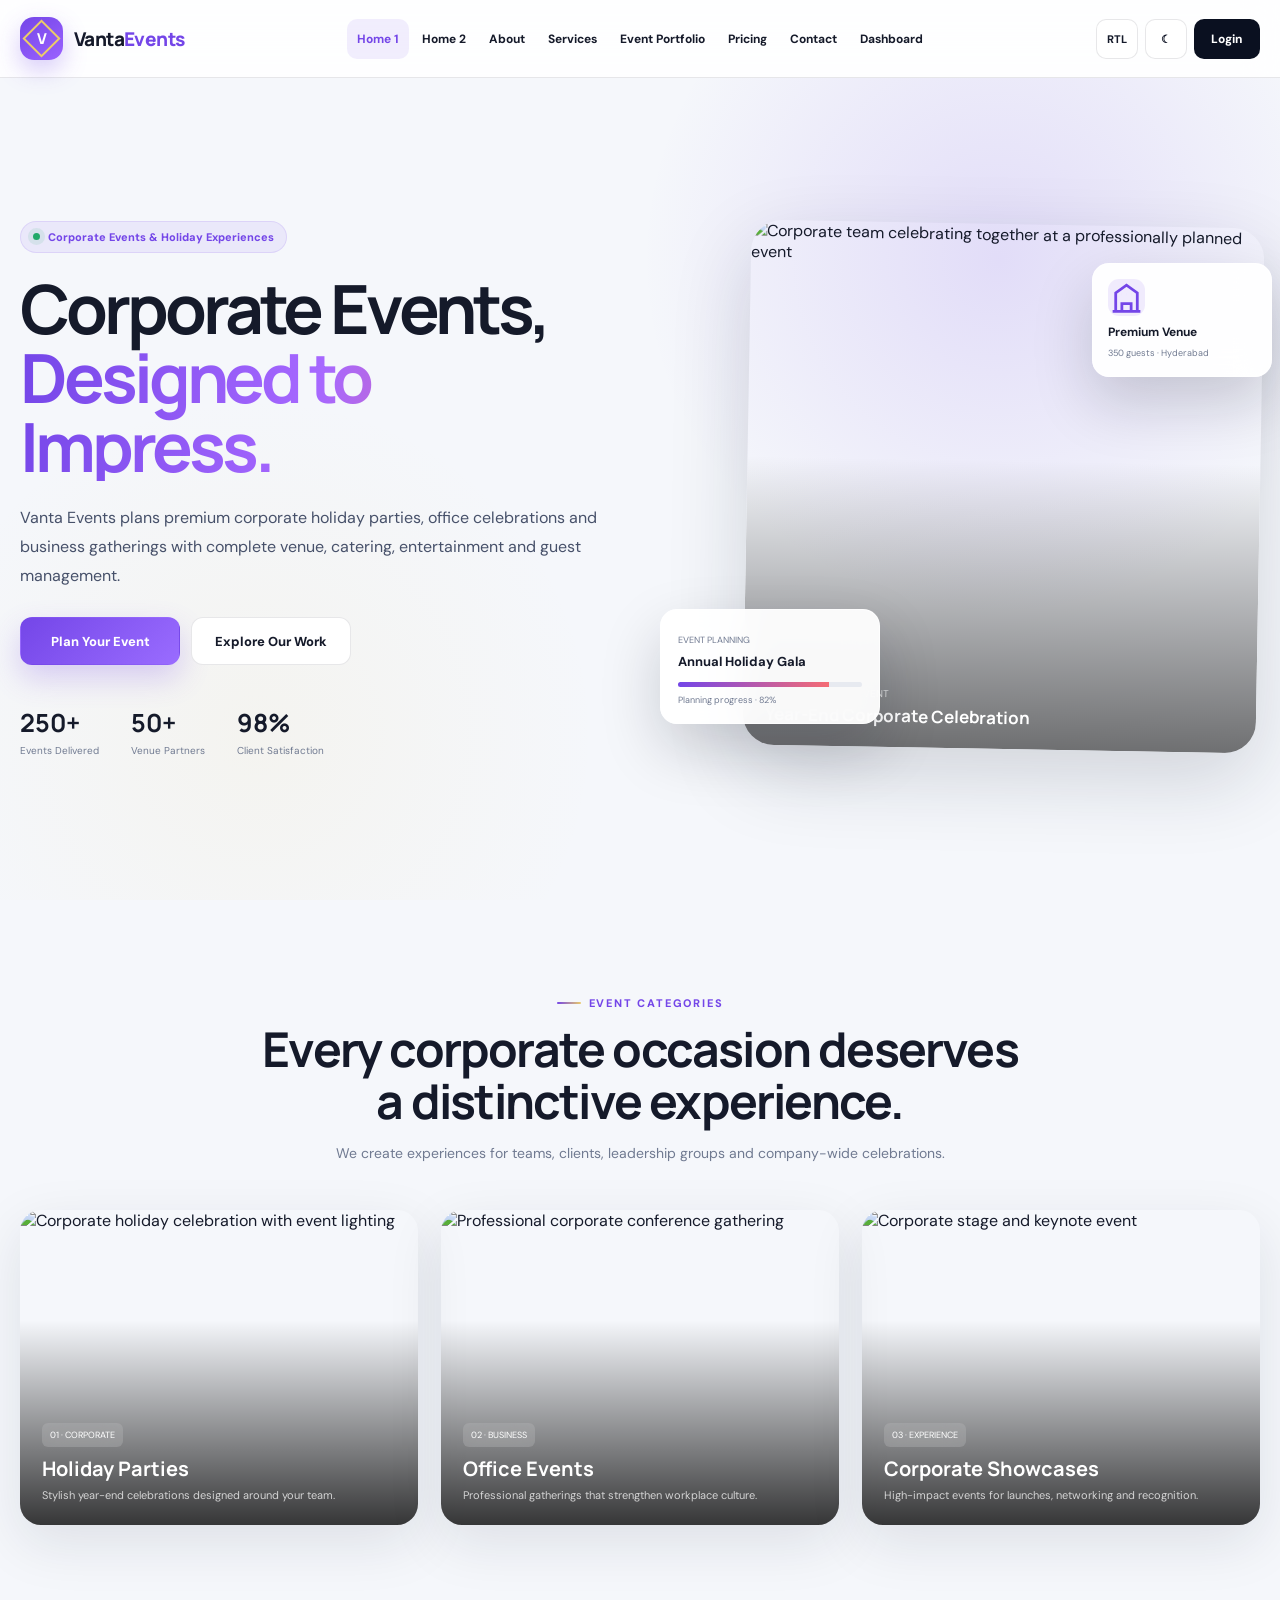
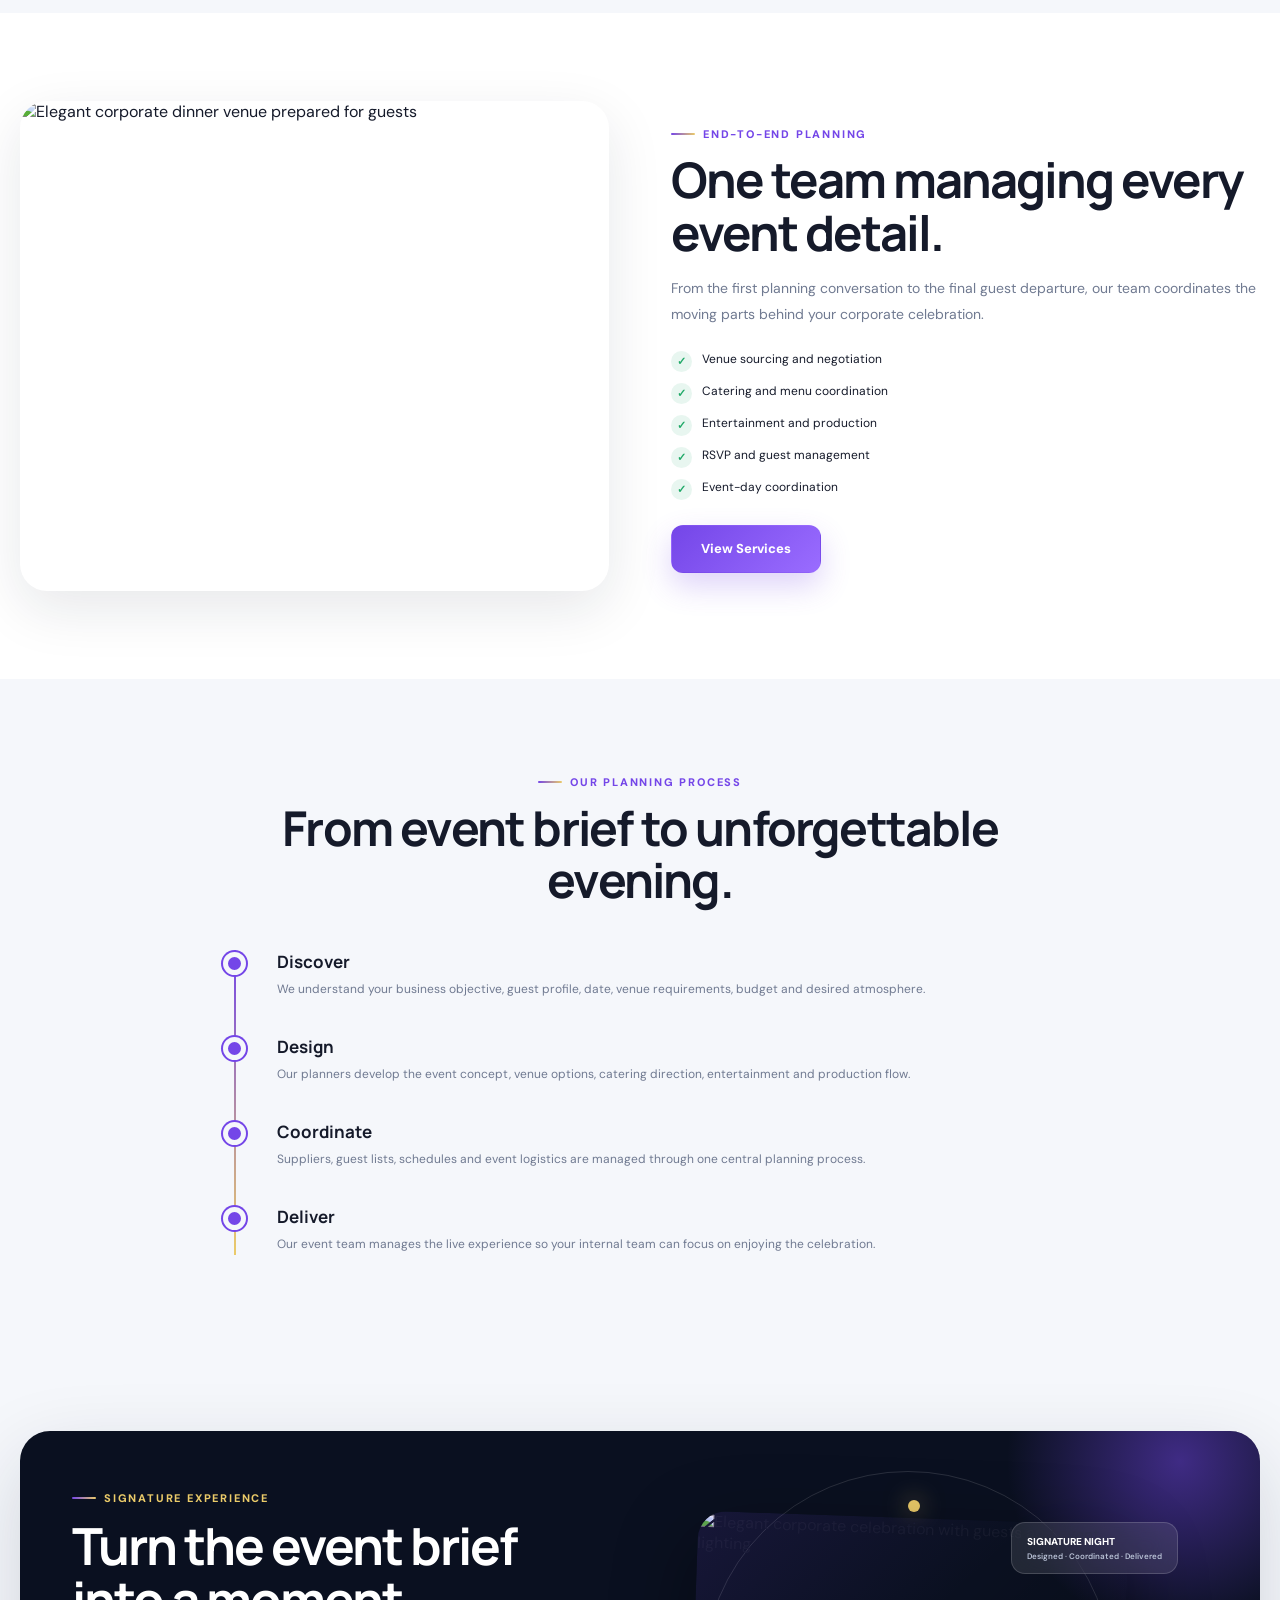
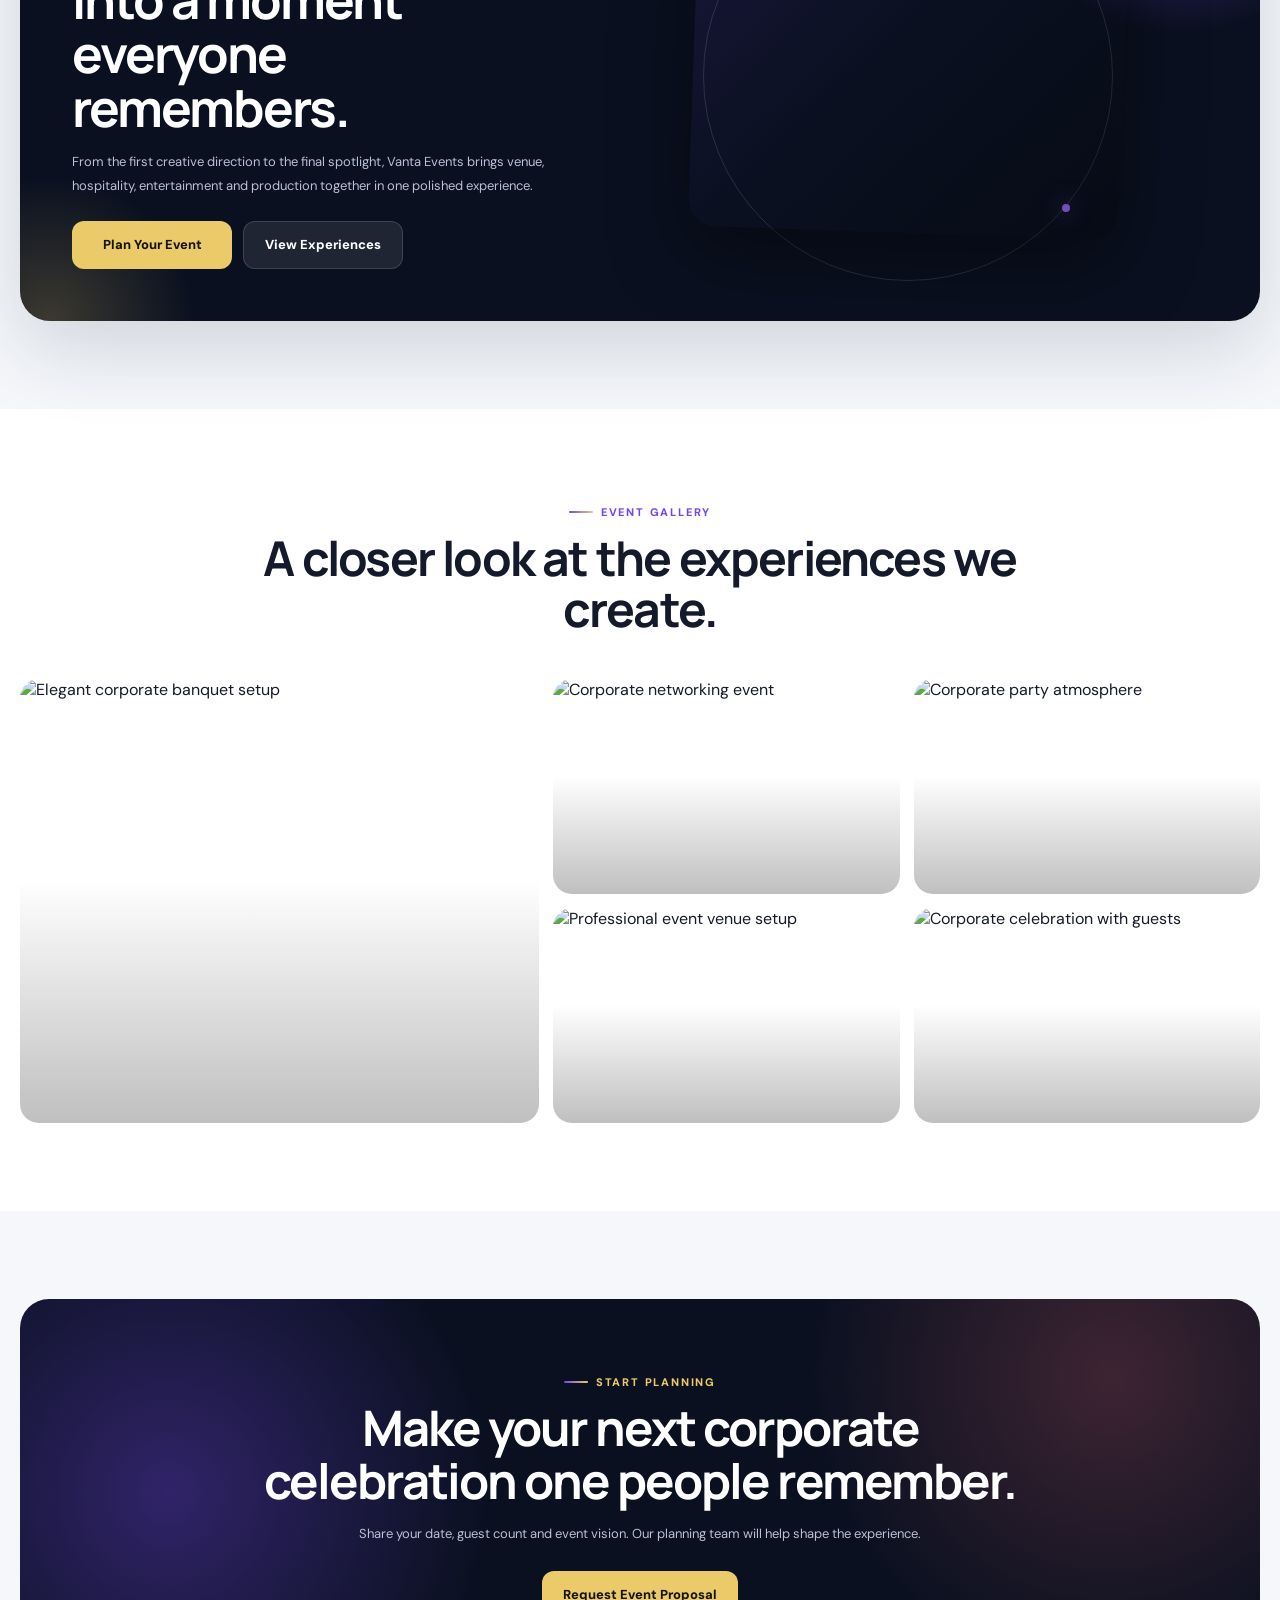
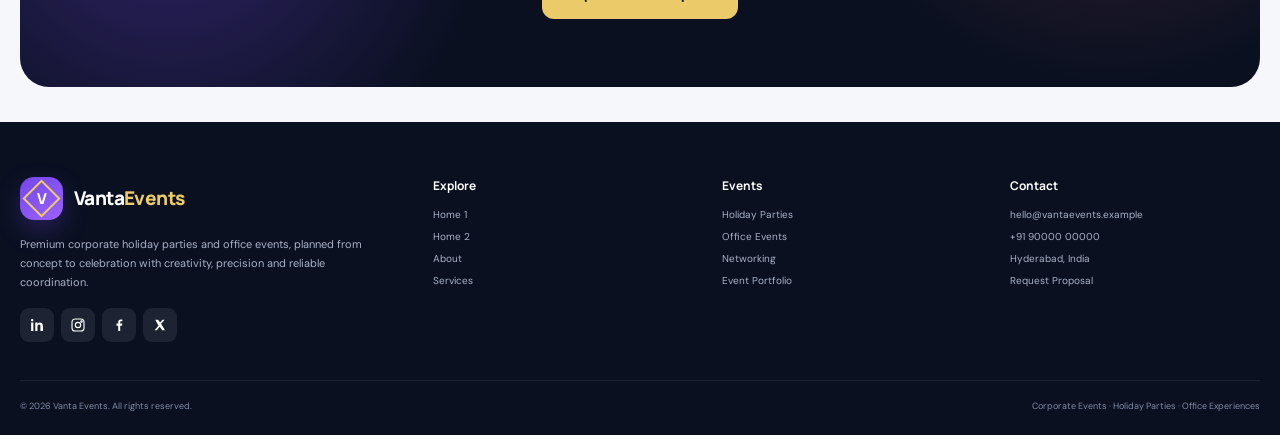
==== index.html @ 878a6277 "1" ====
<!DOCTYPE html>
<html lang="en">
<head>
  <meta charset="UTF-8">
  <meta name="viewport" content="width=device-width, initial-scale=1.0">
  <title>Vanta Events | Corporate Holiday Party &amp; Office Event Planner</title>
  <meta name="description" content="Vanta Events plans premium corporate holiday parties, office celebrations, venue sourcing, catering, entertainment, RSVP management and event production.">
  <link rel="icon" href="data:image/svg+xml,%3Csvg xmlns='http://www.w3.org/2000/svg' viewBox='0 0 100 100'%3E%3Crect width='100' height='100' rx='25' fill='%237C3AED'/%3E%3Cpath d='M23 27h54L50 76z' fill='none' stroke='%23F4D06F' stroke-width='8' stroke-linejoin='round'/%3E%3Ccircle cx='50' cy='52' r='6' fill='%23F4D06F'/%3E%3C/svg%3E">
  <link rel="preconnect" href="https://fonts.googleapis.com">
  <link rel="preconnect" href="https://fonts.gstatic.com" crossorigin>
  <link href="https://fonts.googleapis.com/css2?family=DM+Sans:wght@400;500;600;700&family=Manrope:wght@500;600;700;800&display=swap" rel="stylesheet">
  
  <link rel="stylesheet" href="assets/css/style.css">
  <link rel="stylesheet" href="assets/css/dark-mode.css">
  <link rel="stylesheet" href="assets/css/rtl.css">
</head>
<body>
  <!-- =========================================================
       LOADER
       ========================================================= -->
  <div class="loader" id="loader">
    <div class="loader-logo"></div>
  </div>

  <!-- =========================================================
       NAVBAR
       ========================================================= -->
  <nav class="navbar" id="navbar">
    <div class="container nav-inner">
      <a class="logo" href="index.html" aria-label="Vanta Events Home">
        <div class="logo-mark"></div>
        <div class="logo-name">
          Vanta<span>Events</span>
        </div>
      </a>
      <div class="mobile-menu-wrap">
        <div class="nav-links">
          <a class="nav-link active" href="index.html">Home 1</a>
          <a class="nav-link" href="home2.html">Home 2</a>
          <a class="nav-link" href="about.html">About</a>
          <a class="nav-link" href="services.html">Services</a>
          <a class="nav-link" href="portfolio.html">Event Portfolio</a>
          <a class="nav-link" href="pricing.html">Pricing</a>
          <a class="nav-link" href="contact.html">Contact</a>
          <a class="nav-link" href="dashboard.html">Dashboard</a>
        </div>
        <div class="nav-actions">
          <button class="control-btn" id="rtlBtn" aria-label="Toggle RTL mode">RTL</button>
          <button class="control-btn" id="themeBtn" aria-label="Toggle dark mode">☾</button>
          <a class="login-nav" href="login.html">Login</a>
        </div>
      </div>
      <button class="hamburger" id="hamburger" aria-label="Open navigation">
        <span></span>
        <span></span>
        <span></span>
      </button>
    </div>
  </nav>

  <!-- =========================================================
       HOME 1 MAIN CONTENT
       ========================================================= -->
  <main class="page active" id="home1">
    <!-- 1 HERO -->
    <section class="hero">
      <div class="container hero-grid">
        <div class="hero-copy reveal">
          <div class="hero-badge">
            <span class="badge-dot"></span>
            Corporate Events &amp; Holiday Experiences
          </div>
          <h1>
            <span>Corporate Events,</span>
            <span class="gradient-text">Designed to Impress.</span>
          </h1>
          <p>
            Vanta Events plans premium corporate holiday parties,
            office celebrations and business gatherings with
            complete venue, catering, entertainment and guest
            management.
          </p>
          <div class="hero-buttons">
            <a class="btn btn-primary" href="contact.html">
              Plan Your Event
            </a>
            <a class="btn btn-outline" href="portfolio.html">
              Explore Our Work
            </a>
          </div>
          <div class="hero-stats">
            <div class="hero-stat">
              <strong>250+</strong>
              <span>Events Delivered</span>
            </div>
            <div class="hero-stat">
              <strong>50+</strong>
              <span>Venue Partners</span>
            </div>
            <div class="hero-stat">
              <strong>98%</strong>
              <span>Client Satisfaction</span>
            </div>
          </div>
        </div>
        <div class="hero-visual reveal">
          <div class="hero-image-main">
            <img
              src="https://images.unsplash.com/photo-1511578314322-379afb476865?auto=format&fit=crop&w=1400&q=90"
              alt="Corporate team celebrating together at a professionally planned event">
            <div class="image-caption">
              <small>VANTA SIGNATURE EVENT</small>
              <strong>Year-End Corporate Celebration</strong>
            </div>
          </div>
          <div class="float-panel event-status">
            <small>EVENT PLANNING</small>
            <strong>Annual Holiday Gala</strong>
            <div class="progress">
              <span></span>
            </div>
            <small style="display:block;margin-top:7px">
              Planning progress · 82%
            </small>
          </div>
          <div class="float-panel venue-status">
            <div class="venue-icon">
              <svg viewBox="0 0 24 24" fill="none" stroke="currentColor" stroke-width="1.8">
                <path d="M3 21h18"/>
                <path d="M5 21V9l7-5 7 5v12"/>
                <path d="M9 21v-5h6v5"/>
                <path d="M9 10h.01M12 10h.01M15 10h.01"/>
              </svg>
            </div>
            <strong>Premium Venue</strong>
            <small>350 guests · Hyderabad</small>
          </div>
        </div>
      </div>
    </section>

    <!-- 2 EVENT CATEGORIES -->
    <section class="section">
      <div class="container">
        <div class="section-heading reveal">
          <div class="eyebrow">Event Categories</div>
          <h2>Every corporate occasion deserves a distinctive experience.</h2>
          <p>
            We create experiences for teams, clients, leadership groups
            and company-wide celebrations.
          </p>
        </div>
        <div class="grid-3">
          <article class="image-card reveal">
            <img
              src="https://images.unsplash.com/photo-1492684223066-81342ee5ff30?auto=format&fit=crop&w=1000&q=90"
              alt="Corporate holiday celebration with event lighting">
            <div class="image-card-content">
              <span>01 · CORPORATE</span>
              <h3>Holiday Parties</h3>
              <p>Stylish year-end celebrations designed around your team.</p>
            </div>
          </article>
          <article class="image-card reveal">
            <img
              src="https://images.unsplash.com/photo-1540575467063-178a50c2df87?auto=format&fit=crop&w=1000&q=90"
              alt="Professional corporate conference gathering">
            <div class="image-card-content">
              <span>02 · BUSINESS</span>
              <h3>Office Events</h3>
              <p>Professional gatherings that strengthen workplace culture.</p>
            </div>
          </article>
          <article class="image-card reveal">
            <img
              src="https://images.unsplash.com/photo-1475721027785-f74eccf877e2?auto=format&fit=crop&w=1000&q=90"
              alt="Corporate stage and keynote event">
            <div class="image-card-content">
              <span>03 · EXPERIENCE</span>
              <h3>Corporate Showcases</h3>
              <p>High-impact events for launches, networking and recognition.</p>
            </div>
          </article>
        </div>
      </div>
    </section>

    <!-- 3 END-TO-END PLANNING -->
    <section class="section section-white">
      <div class="container split">
        <div class="split-image reveal">
          <img
            src="https://images.unsplash.com/photo-1507504031003-b417219a0fde?auto=format&fit=crop&w=1300&q=90"
            alt="Elegant corporate dinner venue prepared for guests">
        </div>
        <div class="split-content reveal">
          <div class="eyebrow">End-to-End Planning</div>
          <h2>One team managing every event detail.</h2>
          <p>
            From the first planning conversation to the final guest
            departure, our team coordinates the moving parts behind
            your corporate celebration.
          </p>
          <ul class="check-list">
            <li>
              <span class="check">✓</span>
              Venue sourcing and negotiation
            </li>
            <li>
              <span class="check">✓</span>
              Catering and menu coordination
            </li>
            <li>
              <span class="check">✓</span>
              Entertainment and production
            </li>
            <li>
              <span class="check">✓</span>
              RSVP and guest management
            </li>
            <li>
              <span class="check">✓</span>
              Event-day coordination
            </li>
          </ul>
          <a class="btn btn-primary" href="services.html">
            View Services
          </a>
        </div>
      </div>
    </section>

    <!-- 4 OUR PLANNING PROCESS -->
    <section class="section">
      <div class="container">
        <div class="section-heading reveal">
          <div class="eyebrow">Our Planning Process</div>
          <h2>From event brief to unforgettable evening.</h2>
        </div>
        <div class="timeline">
          <div class="timeline-item reveal">
            <div class="timeline-dot"></div>
            <h3>Discover</h3>
            <p>
              We understand your business objective, guest profile,
              date, venue requirements, budget and desired atmosphere.
            </p>
          </div>
          <div class="timeline-item reveal">
            <div class="timeline-dot"></div>
            <h3>Design</h3>
            <p>
              Our planners develop the event concept, venue options,
              catering direction, entertainment and production flow.
            </p>
          </div>
          <div class="timeline-item reveal">
            <div class="timeline-dot"></div>
            <h3>Coordinate</h3>
            <p>
              Suppliers, guest lists, schedules and event logistics
              are managed through one central planning process.
            </p>
          </div>
          <div class="timeline-item reveal">
            <div class="timeline-dot"></div>
            <h3>Deliver</h3>
            <p>
              Our event team manages the live experience so your
              internal team can focus on enjoying the celebration.
            </p>
          </div>
        </div>
      </div>
    </section>

    <!-- 5 SIGNATURE EXPERIENCE ANIMATED SECTION -->
    <section class="section">
      <div class="container">
        <div class="stunning-event reveal">
          <div class="stunning-event-grid">
            <div class="stunning-copy">
              <div class="eyebrow">Signature Experience</div>
              <h2>Turn the event brief into a moment everyone remembers.</h2>
              <p>
                From the first creative direction to the final spotlight,
                Vanta Events brings venue, hospitality, entertainment and
                production together in one polished experience.
              </p>
              <div class="hero-buttons">
                <a class="btn btn-gold" href="contact.html">
                  Plan Your Event
                </a>
                <a class="btn" style="background:rgba(255,255,255,.09);color:#fff;border-color:rgba(255,255,255,.14)" href="portfolio.html">
                  View Experiences
                </a>
              </div>
            </div>
            <div class="stunning-stage">
              <div class="stunning-orbit"></div>
              <div class="stunning-image-wrap">
                <img
                  src="https://images.unsplash.com/photo-1519671282429-b44660ead0a7?auto=format&fit=crop&w=1200&q=90"
                  alt="Elegant corporate celebration with guests and event lighting"
                  loading="lazy">
              </div>
              <div class="stunning-badge">
                SIGNATURE NIGHT
                <span>Designed · Coordinated · Delivered</span>
              </div>
            </div>
          </div>
        </div>
      </div>
    </section>

    <!-- 6 EVENT GALLERY -->
    <section class="section section-white">
      <div class="container">
        <div class="section-heading reveal">
          <div class="eyebrow">Event Gallery</div>
          <h2>A closer look at the experiences we create.</h2>
        </div>
        <div class="gallery">
          <div class="gallery-item large reveal">
            <img
              src="https://images.unsplash.com/photo-1519167758481-83f550bb49b3?auto=format&fit=crop&w=1300&q=90"
              alt="Elegant corporate banquet setup">
          </div>
          <div class="gallery-item reveal">
            <img
              src="https://images.unsplash.com/photo-1517457373958-b7bdd4587205?auto=format&fit=crop&w=1000&q=90"
              alt="Corporate networking event">
          </div>
          <div class="gallery-item reveal">
            <img
              src="https://images.unsplash.com/photo-1519671482749-fd09be7ccebf?auto=format&fit=crop&w=1000&q=90"
              alt="Corporate party atmosphere">
          </div>
          <div class="gallery-item reveal">
            <img
              src="https://images.unsplash.com/photo-1531058020387-3be344556be6?auto=format&fit=crop&w=1000&q=90"
              alt="Professional event venue setup">
          </div>
          <div class="gallery-item reveal">
            <img
              src="https://images.unsplash.com/photo-1505236858219-8359eb29e329?auto=format&fit=crop&w=1000&q=90"
              alt="Corporate celebration with guests">
          </div>
        </div>
      </div>
    </section>

    <!-- 7 CALL TO ACTION -->
    <section class="section">
      <div class="container">
        <div class="cta reveal">
          <div class="eyebrow" style="color:var(--gold)">Start Planning</div>
          <h2>Make your next corporate celebration one people remember.</h2>
          <p>
            Share your date, guest count and event vision.
            Our planning team will help shape the experience.
          </p>
          <a class="btn btn-gold" href="contact.html">
            Request Event Proposal
          </a>
        </div>
      </div>
    </section>
  </main>

  <!-- =========================================================
       FOOTER
       ========================================================= -->
  <footer class="footer" id="publicFooter">
    <div class="container">
      <div class="footer-grid">
        <div class="footer-brand">
          <a class="logo" href="index.html">
            <div class="logo-mark"></div>
            <div class="logo-name" style="color:#fff">
              Vanta<span style="color:var(--gold)">Events</span>
            </div>
          </a>
          <p>
            Premium corporate holiday parties and office events,
            planned from concept to celebration with creativity,
            precision and reliable coordination.
          </p>
          <div class="socials">
            <a href="#" class="social" aria-label="LinkedIn">
              <svg viewBox="0 0 24 24" fill="currentColor">
                <path d="M6.5 8.2H3.2V21h3.3V8.2zM4.8 3C3.7 3 3 3.7 3 4.7s.7 1.7 1.8 1.7 1.8-.7 1.8-1.7S5.9 3 4.8 3zM21 13.7c0-3.8-2-5.6-4.7-5.6-2.2 0-3.1 1.2-3.6 2v-1.9H9.4V21h3.3v-6.3c0-1.7.3-3.3 2.4-3.3 2 0 2 1.9 2 3.4V21H21v-7.3z"/>
              </svg>
            </a>
            <a href="#" class="social" aria-label="Instagram">
              <svg viewBox="0 0 24 24" fill="none" stroke="currentColor" stroke-width="1.7">
                <rect x="3" y="3" width="18" height="18" rx="5"/>
                <circle cx="12" cy="12" r="4"/>
                <circle cx="17.3" cy="6.8" r="1"/>
              </svg>
            </a>
            <a href="#" class="social" aria-label="Facebook">
              <svg viewBox="0 0 24 24" fill="currentColor">
                <path d="M13.8 21v-8h2.7l.4-3.1h-3.1V8c0-.9.3-1.5 1.6-1.5H17V3.7c-.3 0-1.2-.1-2.3-.1-2.3 0-3.9 1.4-3.9 4v2.3H8.2V13h2.6v8h3z"/>
              </svg>
            </a>
            <a href="#" class="social" aria-label="X">
              <svg viewBox="0 0 24 24" fill="currentColor">
                <path d="M5 4h4.1l3.1 4.4L15.8 4H19l-5.4 6.3L19.5 20h-4.1l-3.8-5.2L7.2 20H4l5.7-6.9z"/>
              </svg>
            </a>
          </div>
        </div>
        <div>
          <h3>Explore</h3>
          <div class="footer-links">
            <a href="index.html">Home 1</a>
            <a href="home2.html">Home 2</a>
            <a href="about.html">About</a>
            <a href="services.html">Services</a>
          </div>
        </div>
        <div>
          <h3>Events</h3>
          <div class="footer-links">
            <a href="portfolio.html">Holiday Parties</a>
            <a href="portfolio.html">Office Events</a>
            <a href="portfolio.html">Networking</a>
            <a href="portfolio.html">Event Portfolio</a>
          </div>
        </div>
        <div>
          <h3>Contact</h3>
          <div class="footer-links">
            <a href="mailto:hello@vantaevents.example">hello@vantaevents.example</a>
            <a href="tel:+919000000000">+91 90000 00000</a>
            <a href="contact.html">Hyderabad, India</a>
            <a href="contact.html">Request Proposal</a>
          </div>
        </div>
      </div>
      <div class="footer-bottom">
        <span>&copy; 2026 Vanta Events. All rights reserved.</span>
        <span>Corporate Events · Holiday Parties · Office Experiences</span>
      </div>
    </div>
  </footer>

  <!-- BACK TO TOP -->
  <button class="back-top" id="backTop" aria-label="Back to top">↑</button>

  <!-- TOAST -->
  <div class="toast" id="toast"></div>

  <!-- SCRIPT -->
  <script src="assets/js/main.js"></script>
</body>
</html>
---- assets/css/style.css ----
/* =========================================================
   VANTA EVENTS
   COMPLETE REFINED CORPORATE EVENT WEBSITE
   STYLE.CSS
   ========================================================= */

:root {
  --primary: #7446E8;
  --primary-2: #9A6CFF;
  --primary-dark: #5127B9;
  --gold: #EBCB69;
  --gold-dark: #B99431;
  --coral: #F56C74;
  --cyan: #35C7D9;
  --navy: #0A1020;
  --navy-2: #111A31;
  --navy-3: #18223D;
  --bg: #F5F7FB;
  --surface: #FFFFFF;
  --surface-2: #EEF1F7;
  --text: #151A2A;
  --text-soft: #47516A;
  --muted: #707A91;
  --border: rgba(20, 27, 46, .10);
  --success: #20A968;
  --warning: #D28A16;
  --shadow: 0 18px 55px rgba(20, 28, 52, .10);
  --shadow-lg: 0 28px 80px rgba(20, 28, 52, .16);
  --radius: 22px;
  --radius-sm: 14px;
  --container: 1240px;
  --nav-height: 78px;
  --transition: .35s cubic-bezier(.2, .8, .2, 1);
}

[data-theme="dark"] {
  --bg: #070B15;
  --surface: #101625;
  --surface-2: #151D30;
  --text: #F6F8FF;
  --text-soft: #C1C9DA;
  --muted: #9BA5BA;
  --border: rgba(255, 255, 255, .10);
  --shadow: 0 18px 55px rgba(0, 0, 0, .30);
  --shadow-lg: 0 28px 80px rgba(0, 0, 0, .42);
}

* {
  margin: 0;
  padding: 0;
  box-sizing: border-box;
}

html {
  scroll-behavior: smooth;
}

body {
  font-family: "DM Sans", sans-serif;
  background: var(--bg);
  color: var(--text);
  overflow-x: hidden;
  transition: background .3s, color .3s;
}

body.menu-open {
  overflow: hidden;
}

img {
  display: block;
  width: 100%;
  max-width: 100%;
  object-fit: cover;
}

button,
input,
textarea,
select {
  font: inherit;
}

button {
  cursor: pointer;
}

a {
  text-decoration: none;
  color: inherit;
}

ul {
  list-style: none;
}

svg {
  display: block;
}

.container {
  width: min(var(--container), calc(100% - 40px));
  margin: auto;
}

/* =========================================================
   GLOBAL & LAYOUT
   ========================================================= */
.page {
  display: block;
  min-height: 0;
  padding-top: var(--nav-height);
}

.section {
  padding: 88px 0;
}

.section-sm {
  padding: 62px 0;
}

.section-white {
  background: var(--surface);
}

.section-dark {
  background: var(--navy);
  color: #fff;
}

.section-heading {
  max-width: 760px;
  margin: 0 auto 44px;
  text-align: center;
}

.eyebrow {
  display: inline-flex;
  align-items: center;
  gap: 8px;
  color: var(--primary);
  font-size: 11px;
  font-weight: 800;
  text-transform: uppercase;
  letter-spacing: 1.8px;
  margin-bottom: 13px;
}

.eyebrow::before {
  content: "";
  width: 24px;
  height: 2px;
  border-radius: 10px;
  background: linear-gradient(90deg, var(--primary), var(--gold));
}

.section-heading h2 {
  font-family: "Manrope", sans-serif;
  font-size: clamp(30px, 4vw, 48px);
  line-height: 1.08;
  letter-spacing: -1.8px;
  margin-bottom: 14px;
  width: 100%;
  max-width: 100%;
}

.section-heading p {
  color: var(--muted);
  font-size: 14px;
  line-height: 1.8;
}

.page-title {
  padding: 82px 0 62px;
  text-align: center;
  background:
    radial-gradient(circle at 12% 25%, rgba(116, 70, 232, .14), transparent 28%),
    radial-gradient(circle at 88% 75%, rgba(235, 203, 105, .10), transparent 28%);
}

.page-title h1 {
  font-family: "Manrope", sans-serif;
  font-size: clamp(29px, 4vw, 50px);
  line-height: 1.1;
  letter-spacing: -1.8px;
  width: 100%;
  max-width: 100%;
}

.page-title p {
  max-width: 700px;
  margin: 15px auto 0;
  color: var(--muted);
  font-size: 14px;
  line-height: 1.8;
}

/* Page footer spacing refinement */
.page > .section:last-child {
  padding-bottom: 35px !important;
}

.page > section:last-child:not(.section) {
  margin-bottom: 35px;
}

.page > .section:last-child > .container > :last-child {
  margin-bottom: 0;
}

/* =========================================================
   BUTTONS
   ========================================================= */
.btn {
  min-height: 48px;
  min-width: 150px;
  display: inline-flex;
  align-items: center;
  justify-content: center;
  gap: 9px;
  padding: 0 20px;
  border-radius: 12px;
  border: 1px solid transparent;
  font-size: 13px;
  font-weight: 800;
  transition: var(--transition);
  white-space: nowrap;
}

.btn-primary {
  color: #fff;
  background: linear-gradient(135deg, var(--primary), var(--primary-2));
  box-shadow: 0 13px 30px rgba(116, 70, 232, .24);
}

.btn-primary:hover {
  transform: translateY(-3px);
  box-shadow: 0 18px 40px rgba(116, 70, 232, .32);
}

.btn-dark {
  color: #fff;
  background: var(--navy);
}

.btn-dark:hover {
  background: var(--primary);
  transform: translateY(-3px);
}

.btn-outline {
  background: var(--surface);
  border-color: var(--border);
  color: var(--text);
}

.btn-outline:hover {
  border-color: var(--primary);
  color: var(--primary);
  transform: translateY(-3px);
}

.btn-gold {
  color: #17130A;
  background: var(--gold);
}

.btn-gold:hover {
  transform: translateY(-3px);
  box-shadow: 0 15px 35px rgba(235, 203, 105, .25);
}

.hero-buttons .btn {
  min-width: 160px;
}

/* =========================================================
   LOGO
   ========================================================= */
.logo {
  border: 0;
  background: transparent;
  display: flex;
  align-items: center;
  gap: 11px;
  color: var(--text);
  padding: 0;
}

.logo-mark {
  width: 43px;
  height: 43px;
  border-radius: 14px;
  background: linear-gradient(145deg, var(--primary), #9B62FF);
  display: grid;
  place-items: center;
  position: relative;
  overflow: hidden;
  box-shadow: 0 10px 25px rgba(116, 70, 232, .28);
  transition: var(--transition);
}

.logo-mark::before {
  content: "";
  width: 23px;
  height: 23px;
  border: 2px solid var(--gold);
  transform: rotate(45deg);
  position: absolute;
}

.logo-mark::after {
  content: "V";
  color: #fff;
  font-family: "Manrope", sans-serif;
  font-weight: 800;
  font-size: 15px;
  position: relative;
  z-index: 2;
}

.logo-name {
  font-family: "Manrope", sans-serif;
  font-size: 19px;
  font-weight: 800;
  letter-spacing: -.6px;
}

.logo-name span {
  color: var(--primary);
}

.logo:hover .logo-mark {
  transform: rotate(-4deg);
}

/* =========================================================
   NAVBAR
   ========================================================= */
.navbar {
  position: fixed;
  left: 0;
  top: 0;
  width: 100%;
  height: var(--nav-height);
  z-index: 9000;
  background: rgba(255, 255, 255, .88);
  backdrop-filter: blur(18px);
  border-bottom: 1px solid var(--border);
}

[data-theme="dark"] .navbar {
  background: rgba(7, 11, 21, .88);
}

.nav-inner {
  height: 100%;
  display: flex;
  align-items: center;
  gap: 24px;
}

.mobile-menu-wrap {
  display: contents;
}

.nav-links {
  flex: 1;
  display: flex;
  justify-content: center;
  align-items: center;
  gap: 3px;
}

.nav-link {
  height: 40px;
  padding: 0 10px;
  border: 0;
  border-radius: 10px;
  background: transparent;
  color: var(--text);
  font-size: 12px;
  font-weight: 700;
  white-space: nowrap;
  display: inline-flex;
  align-items: center;
  transition: var(--transition);
}

.nav-link:hover,
.nav-link.active {
  color: var(--primary);
  background: rgba(116, 70, 232, .09);
}

.nav-actions {
  display: flex;
  align-items: center;
  gap: 7px;
}

.control-btn {
  width: 42px;
  height: 40px;
  border: 1px solid var(--border);
  border-radius: 10px;
  background: var(--surface);
  color: var(--text);
  display: grid;
  place-items: center;
  font-size: 11px;
  font-weight: 800;
  transition: var(--transition);
}

.control-btn:hover {
  color: #fff;
  border-color: var(--primary);
  background: var(--primary);
  transform: translateY(-2px);
}

.login-nav {
  height: 40px;
  padding: 0 17px;
  border: 0;
  border-radius: 10px;
  background: var(--navy);
  color: #fff;
  font-size: 12px;
  font-weight: 800;
  display: inline-flex;
  align-items: center;
  justify-content: center;
  transition: var(--transition);
}

.login-nav:hover {
  background: var(--primary);
  transform: translateY(-2px);
}

.hamburger {
  display: none;
  width: 42px;
  height: 42px;
  border: 1px solid var(--border);
  background: var(--surface);
  border-radius: 11px;
  align-items: center;
  justify-content: center;
  flex-direction: column;
  gap: 5px;
}

.hamburger span {
  width: 19px;
  height: 2px;
  border-radius: 10px;
  background: var(--text);
}

/* =========================================================
   HERO HOME 1
   ========================================================= */
.hero {
  min-height: calc(100vh - var(--nav-height));
  display: flex;
  align-items: center;
  position: relative;
  overflow: hidden;
  background:
    radial-gradient(circle at 78% 22%, rgba(116, 70, 232, .15), transparent 30%),
    radial-gradient(circle at 20% 80%, rgba(235, 203, 105, .08), transparent 28%);
}

.hero-grid {
  display: grid;
  grid-template-columns: 1fr 1fr;
  gap: 60px;
  align-items: center;
}

.hero-copy {
  position: relative;
  z-index: 2;
}

.hero-badge {
  display: inline-flex;
  align-items: center;
  gap: 8px;
  padding: 8px 12px;
  border-radius: 100px;
  color: var(--primary);
  background: rgba(116, 70, 232, .08);
  border: 1px solid rgba(116, 70, 232, .13);
  font-size: 11px;
  font-weight: 800;
  margin-bottom: 21px;
}

.badge-dot {
  width: 7px;
  height: 7px;
  background: var(--success);
  border-radius: 50%;
  box-shadow: 0 0 0 5px rgba(32, 169, 104, .10);
}

.hero h1 {
  font-family: "Manrope", sans-serif;
  font-size: clamp(42px, 5.3vw, 73px);
  line-height: 1.02;
  letter-spacing: -4px;
  margin-bottom: 23px;
}

.hero h1 span {
  display: block;
}

.gradient-text {
  background: linear-gradient(100deg, var(--primary), #A768FF, var(--coral));
  color: transparent;
  background-clip: text;
  -webkit-background-clip: text;
}

.hero-copy > p {
  max-width: 620px;
  color: var(--text-soft);
  font-size: 16px;
  line-height: 1.8;
  margin-bottom: 27px;
}

.hero-buttons {
  display: flex;
  gap: 11px;
  flex-wrap: wrap;
}

.hero-stats {
  display: flex;
  gap: 32px;
  margin-top: 40px;
}

.hero-stat strong {
  display: block;
  font-family: "Manrope", sans-serif;
  font-size: 25px;
}

.hero-stat span {
  color: var(--muted);
  display: block;
  font-size: 10px;
  margin-top: 4px;
}

.hero-visual {
  min-height: 560px;
  position: relative;
}

.hero-image-main {
  position: absolute;
  top: 15px;
  right: 0;
  width: 87%;
  height: 525px;
  border-radius: 31px;
  overflow: hidden;
  transform: rotate(1deg);
  box-shadow: var(--shadow-lg);
}

.hero-image-main img {
  height: 100%;
  transition: .8s;
}

.hero-image-main:hover img {
  transform: scale(1.06);
}

.hero-image-main::after {
  content: "";
  position: absolute;
  inset: 0;
  background: linear-gradient(180deg, rgba(0, 0, 0, 0) 45%, rgba(0, 0, 0, .55));
}

.image-caption {
  position: absolute;
  left: 22px;
  right: 22px;
  bottom: 20px;
  color: #fff;
  z-index: 2;
}

.image-caption small {
  display: block;
  color: rgba(255, 255, 255, .72);
  font-size: 10px;
  margin-bottom: 4px;
}

.image-caption strong {
  font-family: "Manrope", sans-serif;
  font-size: 17px;
}

.float-panel {
  position: absolute;
  background: rgba(255, 255, 255, .94);
  color: #151A2A;
  border: 1px solid rgba(255, 255, 255, .75);
  backdrop-filter: blur(16px);
  box-shadow: 0 25px 60px rgba(10, 16, 32, .18);
  border-radius: 17px;
  z-index: 5;
}

[data-theme="dark"] .float-panel {
  background: rgba(16, 22, 38, .95);
  color: #fff;
  border-color: rgba(255, 255, 255, .10);
}

.event-status {
  left: -10px;
  bottom: 45px;
  width: 220px;
  padding: 17px;
  animation: float 5s ease-in-out infinite;
}

.event-status small {
  color: var(--muted);
  font-size: 9px;
}

.event-status strong {
  display: block;
  margin: 5px 0 12px;
  font-size: 13px;
}

.progress {
  height: 5px;
  border-radius: 20px;
  background: #E7EAF0;
  overflow: hidden;
}

.progress span {
  display: block;
  width: 82%;
  height: 100%;
  background: linear-gradient(90deg, var(--primary), var(--coral));
}

.venue-status {
  top: 54px;
  right: -12px;
  width: 180px;
  padding: 15px;
  animation: float 6s ease-in-out infinite reverse;
}

.venue-icon {
  width: 37px;
  height: 37px;
  border-radius: 11px;
  background: rgba(116, 70, 232, .10);
  color: var(--primary);
  display: grid;
  place-items: center;
  margin-bottom: 8px;
}

.venue-status strong {
  display: block;
  font-size: 12px;
}

.venue-status small {
  color: var(--muted);
  font-size: 9px;
}

@keyframes float {
  50% {
    transform: translateY(-10px);
  }
}

/* =========================================================
   IMAGE CARDS
   ========================================================= */
.image-card {
  position: relative;
  overflow: hidden;
  border-radius: 21px;
  min-height: 315px;
  box-shadow: var(--shadow);
}

.image-card img {
  position: absolute;
  inset: 0;
  height: 100%;
  transition: .7s;
}

.image-card:hover img {
  transform: scale(1.07);
}

.image-card::after {
  content: "";
  position: absolute;
  inset: 0;
  background: linear-gradient(180deg, transparent 35%, rgba(0, 0, 0, .78));
}

.image-card-content {
  position: absolute;
  z-index: 2;
  left: 22px;
  right: 22px;
  bottom: 20px;
  color: #fff;
}

.image-card-content span {
  display: inline-block;
  font-size: 9px;
  padding: 6px 8px;
  border-radius: 6px;
  background: rgba(255, 255, 255, .14);
  backdrop-filter: blur(10px);
  margin-bottom: 8px;
}

.image-card-content h3 {
  font-family: "Manrope", sans-serif;
  font-size: 20px;
  margin-bottom: 5px;
}

.image-card-content p {
  color: rgba(255, 255, 255, .75);
  font-size: 11px;
  line-height: 1.6;
}

/* =========================================================
   GENERIC GRIDS
   ========================================================= */
.grid-2 {
  display: grid;
  grid-template-columns: repeat(2, 1fr);
  gap: 25px;
}

.grid-3 {
  display: grid;
  grid-template-columns: repeat(3, 1fr);
  gap: 23px;
}

.grid-4 {
  display: grid;
  grid-template-columns: repeat(4, 1fr);
  gap: 18px;
}

/* =========================================================
   SERVICE CARDS
   ========================================================= */
.service-card {
  background: var(--surface);
  border: 1px solid var(--border);
  border-radius: 20px;
  box-shadow: var(--shadow);
  position: relative;
  overflow: hidden;
  transition: var(--transition);
  padding: 26px;
}

.service-card:hover {
  transform: translateY(-7px);
  box-shadow: var(--shadow-lg);
  border-color: rgba(116, 70, 232, .22);
}

.service-card.has-image {
  padding: 0;
}

.service-card .service-image {
  width: 100%;
  height: 190px;
  overflow: hidden;
  position: relative;
  background: var(--surface-2);
}

.service-card .service-image img {
  width: 100%;
  height: 100%;
  object-fit: cover;
  transition: transform .7s cubic-bezier(.2, .8, .2, 1);
}

.service-card .service-image::after {
  content: "";
  position: absolute;
  inset: 0;
  background: linear-gradient(180deg, rgba(10, 16, 32, 0) 42%, rgba(10, 16, 32, .28));
  pointer-events: none;
}

.service-card:hover .service-image img {
  transform: scale(1.08);
}

.service-card .service-body {
  padding: 24px 26px 27px;
}

.service-icon {
  width: 52px;
  height: 52px;
  border-radius: 14px;
  background: rgba(116, 70, 232, .10);
  color: var(--primary);
  display: grid;
  place-items: center;
  margin-bottom: 18px;
  font-family: "Manrope", sans-serif;
  font-weight: 800;
  font-size: 16px;
}

.service-icon svg {
  width: 23px;
  height: 23px;
}

.service-card h3 {
  font-family: "Manrope", sans-serif;
  font-size: 18px;
  margin-bottom: 9px;
}

.service-card p {
  color: var(--muted);
  font-size: 12px;
  line-height: 1.75;
}

/* =========================================================
   SPLIT
   ========================================================= */
.split {
  display: grid;
  grid-template-columns: 1fr 1fr;
  gap: 62px;
  align-items: center;
}

.split-image {
  position: relative;
  overflow: hidden;
  border-radius: 27px;
  box-shadow: var(--shadow);
}

.split-image img {
  height: 490px;
  transition: .7s;
}

.split-image:hover img {
  transform: scale(1.05);
}

.split-content h2 {
  font-family: "Manrope", sans-serif;
  font-size: clamp(30px, 4vw, 49px);
  line-height: 1.08;
  letter-spacing: -2px;
  margin-bottom: 16px;
}

.split-content > p {
  color: var(--muted);
  font-size: 14px;
  line-height: 1.85;
  margin-bottom: 23px;
}

.check-list {
  display: grid;
  gap: 11px;
  margin-bottom: 25px;
}

.check-list li {
  display: flex;
  align-items: flex-start;
  gap: 10px;
  font-size: 12px;
}

.check {
  width: 21px;
  height: 21px;
  flex-shrink: 0;
  border-radius: 50%;
  background: rgba(32, 169, 104, .10);
  color: var(--success);
  display: grid;
  place-items: center;
  font-size: 11px;
  font-weight: 900;
}

/* =========================================================
   TIMELINE
   ========================================================= */
.timeline {
  max-width: 850px;
  margin: auto;
  position: relative;
}

.timeline::before {
  content: "";
  position: absolute;
  top: 0;
  bottom: 0;
  left: 19px;
  width: 2px;
  background: linear-gradient(var(--primary), var(--gold));
}

.timeline-item {
  position: relative;
  padding: 0 0 35px 62px;
}

.timeline-item:last-child {
  padding-bottom: 0;
}

.timeline-dot {
  position: absolute;
  top: 2px;
  left: 8px;
  width: 23px;
  height: 23px;
  border-radius: 50%;
  background: var(--primary);
  border: 5px solid var(--bg);
  box-shadow: 0 0 0 2px var(--primary);
}

.timeline-item h3 {
  font-family: "Manrope", sans-serif;
  font-size: 17px;
  margin-bottom: 6px;
}

.timeline-item p {
  color: var(--muted);
  font-size: 12px;
  line-height: 1.75;
}

/* =========================================================
   HOME 1 — STUNNING ANIMATED FEATURE
   ========================================================= */
.stunning-event {
  position: relative;
  overflow: hidden;
  min-height: 470px;
  border-radius: 30px;
  background: var(--navy);
  box-shadow: var(--shadow-lg);
  isolation: isolate;
}

.stunning-event::before,
.stunning-event::after {
  content: "";
  position: absolute;
  border-radius: 50%;
  pointer-events: none;
  z-index: -1;
}

.stunning-event::before {
  width: 360px;
  height: 360px;
  right: -100px;
  top: -150px;
  background: radial-gradient(circle, rgba(116, 70, 232, .50), transparent 68%);
  animation: orbitalGlow 7s ease-in-out infinite;
}

.stunning-event::after {
  width: 300px;
  height: 300px;
  left: -120px;
  bottom: -150px;
  background: radial-gradient(circle, rgba(235, 203, 105, .22), transparent 68%);
  animation: orbitalGlow 9s ease-in-out infinite reverse;
}

.stunning-event-grid {
  min-height: 470px;
  display: grid;
  grid-template-columns: .9fr 1.1fr;
  align-items: center;
  gap: 45px;
  padding: 52px;
}

.stunning-copy {
  position: relative;
  z-index: 4;
}

.stunning-copy .eyebrow {
  color: var(--gold);
}

.stunning-copy h2 {
  color: #fff;
  font-family: "Manrope", sans-serif;
  font-size: clamp(31px, 4vw, 52px);
  line-height: 1.06;
  letter-spacing: -2px;
  margin-bottom: 15px;
}

.stunning-copy p {
  color: #B8C1D5;
  font-size: 13px;
  line-height: 1.85;
  max-width: 510px;
  margin-bottom: 23px;
}

.stunning-stage {
  min-height: 365px;
  position: relative;
  display: grid;
  place-items: center;
}

.stunning-image-wrap {
  width: min(100%, 430px);
  height: 315px;
  border-radius: 28px;
  overflow: hidden;
  position: relative;
  transform: rotate(2deg);
  box-shadow: 0 28px 80px rgba(0, 0, 0, .42);
  animation: stunningFloat 5s ease-in-out infinite;
}

.stunning-image-wrap img {
  width: 100%;
  height: 100%;
  object-fit: cover;
  transition: transform .9s cubic-bezier(.2, .8, .2, 1);
}

.stunning-image-wrap:hover img {
  transform: scale(1.10);
}

.stunning-image-wrap::after {
  content: "";
  position: absolute;
  inset: 0;
  background: linear-gradient(135deg, rgba(116, 70, 232, .12), transparent 45%, rgba(0, 0, 0, .34));
  pointer-events: none;
}

.stunning-orbit {
  position: absolute;
  width: 410px;
  height: 410px;
  border: 1px solid rgba(255, 255, 255, .13);
  border-radius: 50%;
  animation: orbitSpin 14s linear infinite;
}

.stunning-orbit::before,
.stunning-orbit::after {
  content: "";
  position: absolute;
  width: 12px;
  height: 12px;
  border-radius: 50%;
  background: var(--gold);
  box-shadow: 0 0 25px rgba(235, 203, 105, .65);
}

.stunning-orbit::before {
  top: 28px;
  left: 50%;
}

.stunning-orbit::after {
  right: 42px;
  bottom: 68px;
  width: 8px;
  height: 8px;
  background: var(--primary-2);
  box-shadow: 0 0 22px rgba(154, 108, 255, .8);
}

.stunning-badge {
  position: absolute;
  z-index: 5;
  right: 5%;
  top: 8%;
  padding: 12px 15px;
  border-radius: 14px;
  background: rgba(255, 255, 255, .10);
  border: 1px solid rgba(255, 255, 255, .16);
  backdrop-filter: blur(16px);
  color: #fff;
  font-size: 10px;
  font-weight: 800;
  animation: badgeFloat 4s ease-in-out infinite;
}

.stunning-badge span {
  display: block;
  color: #B9C2D6;
  font-size: 8px;
  font-weight: 600;
  margin-top: 3px;
}

@keyframes stunningFloat {
  0%, 100% { transform: rotate(2deg) translateY(0); }
  50% { transform: rotate(-1deg) translateY(-10px); }
}

@keyframes orbitSpin {
  from { transform: rotate(0deg); }
  to { transform: rotate(360deg); }
}

@keyframes badgeFloat {
  0%, 100% { transform: translateY(0); }
  50% { transform: translateY(-8px); }
}

@keyframes orbitalGlow {
  0%, 100% { transform: scale(1) translate(0, 0); }
  50% { transform: scale(1.12) translate(12px, -8px); }
}

/* =========================================================
   HOME 2
   ========================================================= */
.home2-hero {
  background:
    radial-gradient(circle at 80% 15%, rgba(116, 70, 232, .30), transparent 28%),
    radial-gradient(circle at 10% 90%, rgba(235, 203, 105, .10), transparent 25%),
    var(--navy);
  color: #fff;
  padding: 96px 0 80px;
  overflow: hidden;
}

.home2-grid {
  display: grid;
  grid-template-columns: .92fr 1.08fr;
  gap: 60px;
  align-items: center;
}

.home2-copy h1 {
  font-family: "Manrope", sans-serif;
  font-size: clamp(42px, 5.4vw, 72px);
  line-height: 1.02;
  letter-spacing: -4px;
  margin-bottom: 21px;
}

.home2-copy h1 span {
  display: block;
}

.home2-copy p {
  max-width: 600px;
  color: #BAC2D4;
  line-height: 1.8;
  font-size: 15px;
  margin-bottom: 26px;
}

.home2-gallery {
  display: grid;
  grid-template-columns: 1.05fr .95fr;
  gap: 14px;
}

.home2-gallery-item {
  position: relative;
  overflow: hidden;
  border-radius: 20px;
  min-height: 215px;
}

.home2-gallery-item.tall {
  grid-row: span 2;
  min-height: 450px;
}

.home2-gallery-item img {
  height: 100%;
  transition: .7s;
}

.home2-gallery-item:hover img {
  transform: scale(1.06);
}

.home2-gallery-item::after {
  content: "";
  position: absolute;
  inset: 0;
  background: linear-gradient(transparent 45%, rgba(0, 0, 0, .58));
}

.home2-gallery-label {
  position: absolute;
  z-index: 2;
  left: 16px;
  bottom: 14px;
  color: #fff;
}

.home2-gallery-label small {
  display: block;
  color: rgba(255, 255, 255, .72);
  font-size: 9px;
  margin-bottom: 3px;
}

.home2-gallery-label strong {
  font-family: "Manrope", sans-serif;
  font-size: 13px;
}

/* =========================================================
   FEATURED IMAGE ROW
   ========================================================= */
.feature-row {
  display: grid;
  grid-template-columns: repeat(3, 1fr);
  gap: 17px;
}

.feature-image {
  border-radius: 20px;
  overflow: hidden;
  position: relative;
  height: 245px;
}

.feature-image img {
  height: 100%;
  transition: .6s;
}

.feature-image:hover img {
  transform: scale(1.06);
}

.feature-image-caption {
  position: absolute;
  left: 15px;
  right: 15px;
  bottom: 14px;
  color: #fff;
  z-index: 2;
}

.feature-image-caption strong {
  display: block;
  font-family: "Manrope", sans-serif;
  font-size: 14px;
}

.feature-image-caption span {
  display: block;
  color: rgba(255, 255, 255, .75);
  font-size: 9px;
  margin-top: 3px;
}

.feature-image::after {
  content: "";
  position: absolute;
  inset: 0;
  background: linear-gradient(transparent 45%, rgba(0, 0, 0, .65));
}

/* =========================================================
   PRICING
   ========================================================= */
.grid-3:has(.pricing-card) {
  align-items: stretch;
}

.pricing-card {
  background: var(--surface);
  border: 1px solid var(--border);
  border-radius: 23px;
  padding: 28px;
  box-shadow: var(--shadow);
  position: relative;
  display: flex;
  flex-direction: column;
  min-width: 0;
  transition: var(--transition);
}

.pricing-card:hover {
  transform: translateY(-5px);
  box-shadow: var(--shadow-lg);
}

.pricing-card.featured {
  border: 2px solid var(--primary);
}

.pricing-card h3 {
  font-family: "Manrope", sans-serif;
  font-size: 19px;
  overflow-wrap: anywhere;
  line-height: 1.4;
}

.pricing-card.featured h3 {
  padding-right: 115px;
  min-height: 30px;
}

.popular {
  position: absolute;
  top: 18px;
  right: 16px;
  padding: 6px 9px;
  border-radius: 100px;
  background: var(--primary);
  color: #fff;
  font-size: 8px;
  font-weight: 900;
  max-width: 106px;
  text-align: center;
  white-space: normal;
  line-height: 1.3;
}

.price {
  display: flex;
  align-items: baseline;
  flex-wrap: wrap;
  gap: 5px 9px;
  margin: 17px 0 10px;
  min-width: 0;
}

.price strong {
  font-family: "Manrope", sans-serif;
  font-size: clamp(24px, 2.5vw, 36px);
  line-height: 1.2;
  overflow-wrap: anywhere;
}

.price span {
  color: var(--muted);
  font-size: 10px;
  line-height: 1.4;
}

.pricing-card > p {
  color: var(--muted);
  font-size: 12px;
  line-height: 1.7;
  min-height: 42px;
}

.pricing-list {
  display: grid;
  gap: 10px;
  margin: 20px 0 24px;
}

.pricing-list li {
  color: var(--text-soft);
  font-size: 11px;
}

.pricing-list li::before {
  content: "✓";
  color: var(--success);
  font-weight: 900;
  margin-right: 8px;
}

.pricing-card > .btn {
  margin-top: auto;
  align-self: flex-start;
  min-width: 175px;
  min-height: 44px;
  display: inline-flex;
  align-items: center;
  justify-content: center;
  text-align: center;
}

/* =========================================================
   GALLERY
   ========================================================= */
.gallery {
  display: grid;
  grid-template-columns: 1.2fr .8fr .8fr;
  grid-auto-rows: 215px;
  gap: 14px;
}

.gallery-item {
  overflow: hidden;
  border-radius: 19px;
  position: relative;
}

.gallery-item.large {
  grid-row: span 2;
}

.gallery-item img {
  height: 100%;
  transition: .65s;
}

.gallery-item:hover img {
  transform: scale(1.07);
}

.gallery-item::after {
  content: "";
  position: absolute;
  inset: 0;
  background: linear-gradient(transparent 45%, rgba(0, 0, 0, .25));
}

/* =========================================================
   TESTIMONIAL
   ========================================================= */
.testimonial {
  background: var(--surface);
  border: 1px solid var(--border);
  border-radius: 20px;
  padding: 26px;
  box-shadow: var(--shadow);
}

.rating {
  display: flex;
  gap: 3px;
  color: var(--gold);
  margin-bottom: 15px;
}

.testimonial p {
  color: var(--muted);
  font-size: 12px;
  line-height: 1.8;
  margin-bottom: 19px;
}

.client {
  display: flex;
  align-items: center;
  gap: 10px;
}

.avatar {
  width: 39px;
  height: 39px;
  border-radius: 12px;
  background: linear-gradient(135deg, var(--primary), var(--coral));
  color: #fff;
  display: grid;
  place-items: center;
  font-size: 10px;
  font-weight: 900;
}

.client strong {
  display: block;
  font-size: 11px;
}

.client span {
  display: block;
  color: var(--muted);
  font-size: 9px;
  margin-top: 2px;
}

/* =========================================================
   CTA
   ========================================================= */
.cta {
  position: relative;
  overflow: hidden;
  background:
    radial-gradient(circle at 12% 50%, rgba(116, 70, 232, .36), transparent 29%),
    radial-gradient(circle at 88% 20%, rgba(245, 108, 116, .22), transparent 27%),
    var(--navy);
  color: #fff;
  border-radius: 29px;
  padding: 68px 40px;
  text-align: center;
}

.cta h2 {
  max-width: 780px;
  margin: 0 auto 14px;
  font-family: "Manrope", sans-serif;
  font-size: clamp(30px, 4vw, 49px);
  line-height: 1.08;
  letter-spacing: -2px;
}

.cta p {
  max-width: 630px;
  margin: 0 auto 25px;
  color: #B9C1D4;
  line-height: 1.8;
  font-size: 13px;
}

/* =========================================================
   EVENT DETAILS
   ========================================================= */
.detail-box {
  background: var(--surface);
  border: 1px solid var(--border);
  border-radius: 21px;
  padding: 27px;
  box-shadow: var(--shadow);
}

.detail-row {
  display: flex;
  justify-content: space-between;
  align-items: center;
  gap: 15px;
  padding: 13px 0;
  border-bottom: 1px solid var(--border);
}

.detail-row:last-child {
  border-bottom: 0;
}

.detail-row span {
  color: var(--muted);
  font-size: 11px;
}

.detail-row strong {
  font-size: 12px;
}

/* =========================================================
   CONTACT
   ========================================================= */
.contact-grid {
  display: grid;
  grid-template-columns: .72fr 1.28fr;
  gap: 27px;
}

.contact-info {
  display: grid;
  gap: 13px;
}

.contact-card {
  background: var(--surface);
  border: 1px solid var(--border);
  border-radius: 17px;
  padding: 20px;
  display: flex;
  gap: 13px;
  box-shadow: var(--shadow);
}

.contact-icon {
  width: 43px;
  height: 43px;
  border-radius: 11px;
  background: rgba(116, 70, 232, .10);
  color: var(--primary);
  display: grid;
  place-items: center;
  flex-shrink: 0;
}

.contact-icon svg {
  width: 20px;
  height: 20px;
}

.contact-card h3 {
  font-size: 13px;
  margin-bottom: 4px;
}

.contact-card p {
  color: var(--muted);
  font-size: 11px;
  line-height: 1.6;
}

.contact-card a:hover {
  color: var(--primary);
  text-decoration: underline;
}

.map-box {
  height: 260px;
  border-radius: 20px;
  overflow: hidden;
  position: relative;
  background:
    linear-gradient(32deg, transparent 48%, rgba(116, 70, 232, .11) 49%, transparent 51%),
    linear-gradient(-30deg, transparent 48%, rgba(116, 70, 232, .09) 49%, transparent 51%),
    var(--surface-2);
}

.map-road {
  position: absolute;
  width: 125%;
  height: 12px;
  background: rgba(255, 255, 255, .65);
  top: 45%;
  left: -10%;
  transform: rotate(-17deg);
}

.map-road.two {
  top: 68%;
  transform: rotate(22deg);
}

.map-pin {
  position: absolute;
  left: 50%;
  top: 50%;
  width: 49px;
  height: 49px;
  border-radius: 50% 50% 50% 0;
  background: var(--primary);
  transform: translate(-50%, -50%) rotate(-45deg);
  box-shadow: 0 13px 30px rgba(116, 70, 232, .3);
}

.map-pin::after {
  content: "";
  position: absolute;
  width: 13px;
  height: 13px;
  border-radius: 50%;
  background: #fff;
  left: 18px;
  top: 18px;
}

.form-card {
  background: var(--surface);
  border: 1px solid var(--border);
  border-radius: 23px;
  padding: 29px;
  box-shadow: var(--shadow);
}

.form-grid {
  display: grid;
  grid-template-columns: 1fr 1fr;
  gap: 14px;
}

.form-group {
  margin-bottom: 14px;
}

.form-group.full {
  grid-column: 1 / -1;
}

.form-group label {
  display: block;
  font-size: 11px;
  font-weight: 800;
  margin-bottom: 7px;
}

.form-group input,
.form-group textarea,
.form-group select {
  width: 100%;
  border: 1px solid var(--border);
  background: var(--bg);
  color: var(--text);
  border-radius: 10px;
  padding: 12px 13px;
  outline: none;
  font-size: 12px;
  transition: .3s;
}

.form-group input::placeholder,
.form-group textarea::placeholder {
  color: #98A0B2;
}

.form-group input:focus,
.form-group textarea:focus,
.form-group select:focus {
  border-color: var(--primary);
  box-shadow: 0 0 0 3px rgba(116, 70, 232, .09);
}

.form-group textarea {
  min-height: 125px;
  resize: vertical;
}

/* =========================================================
   AUTH
   ========================================================= */
.auth-page {
  min-height: 100vh;
  display: flex;
  align-items: center;
  justify-content: center;
  padding: 40px 20px;
  background:
    radial-gradient(circle at 10% 15%, rgba(116, 70, 232, .14), transparent 30%),
    radial-gradient(circle at 90% 80%, rgba(235, 203, 105, .10), transparent 30%),
    var(--bg);
  position: relative;
}

.auth-controls {
  position: absolute;
  top: 20px;
  right: 20px;
  display: flex;
  gap: 7px;
}

.auth-box {
  width: min(450px, 100%);
}

.auth-box .auth-logo {
  display: flex;
  width: max-content;
  max-width: 100%;
  margin: 0 auto 21px;
  align-items: center;
  justify-content: center;
}

.auth-card {
  background: var(--surface);
  border: 1px solid var(--border);
  border-radius: 24px;
  padding: 31px;
  box-shadow: var(--shadow-lg);
}

.auth-card h1 {
  font-family: "Manrope", sans-serif;
  font-size: 29px;
  text-align: center;
  margin-bottom: 7px;
}

.auth-card > p {
  text-align: center;
  color: var(--muted);
  font-size: 12px;
  margin-bottom: 23px;
}

.social-row {
  display: grid;
  grid-template-columns: 1fr 1fr;
  gap: 9px;
}

.social-btn {
  height: 45px;
  border: 1px solid var(--border);
  background: var(--surface);
  color: var(--text);
  border-radius: 10px;
  display: flex;
  align-items: center;
  justify-content: center;
  gap: 8px;
  font-size: 11px;
  font-weight: 800;
  transition: .3s;
}

.social-btn:hover {
  transform: translateY(-2px);
  box-shadow: var(--shadow);
}

.social-btn svg {
  width: 17px;
  height: 17px;
}

.divider {
  display: flex;
  align-items: center;
  gap: 9px;
  color: var(--muted);
  font-size: 9px;
  margin: 18px 0;
}

.divider::before,
.divider::after {
  content: "";
  height: 1px;
  flex: 1;
  background: var(--border);
}

.auth-options {
  display: flex;
  justify-content: space-between;
  align-items: center;
  gap: 15px;
  margin: 4px 0 20px;
}

.remember {
  display: flex;
  align-items: center;
  gap: 7px;
  color: var(--text-soft);
  font-size: 10px;
}

.remember input {
  width: 14px;
  height: 14px;
}

.forgot {
  border: 0;
  background: transparent;
  color: var(--primary);
  font-size: 10px;
  font-weight: 800;
}

.auth-submit {
  width: 100%;
}

.auth-switch {
  text-align: center;
  color: var(--muted);
  font-size: 11px;
  margin-top: 17px;
}

.auth-switch a,
.auth-switch button {
  border: 0;
  background: transparent;
  color: var(--primary);
  font-weight: 800;
  cursor: pointer;
}

/* =========================================================
   DASHBOARD
   ========================================================= */
.dashboard-page {
  min-height: 100vh;
  display: block;
  background: var(--bg);
}

.dashboard-layout {
  min-height: 100vh;
  display: grid;
  grid-template-columns: 250px 1fr;
}

.dashboard-sidebar {
  position: fixed;
  left: 0;
  top: 0;
  bottom: 0;
  width: 250px;
  padding: 22px 14px;
  background: var(--navy);
  color: #fff;
  z-index: 8500;
}

.dashboard-brand {
  padding: 5px 10px 28px;
}

.dashboard-brand .logo-name {
  color: #fff;
}

.dashboard-brand .logo-name span {
  color: var(--gold);
}

.dashboard-nav {
  display: grid;
  gap: 5px;
}

.dashboard-link {
  width: 100%;
  min-height: 44px;
  padding: 0 12px;
  border: 0;
  border-radius: 10px;
  background: transparent;
  color: #AAB4C9;
  display: flex;
  align-items: center;
  gap: 10px;
  text-align: left;
  font-size: 11px;
  font-weight: 800;
  transition: .3s;
}

.dashboard-link:hover,
.dashboard-link.active {
  background: rgba(116, 70, 232, .32);
  color: #fff;
}

.dashboard-separator {
  height: 1px;
  background: rgba(255, 255, 255, .08);
  margin: 14px 7px;
}

.dashboard-main {
  grid-column: 2;
  min-width: 0;
}

.dashboard-top {
  height: 73px;
  position: sticky;
  top: 0;
  z-index: 500;
  background: var(--surface);
  border-bottom: 1px solid var(--border);
  padding: 0 28px;
  display: flex;
  align-items: center;
  justify-content: space-between;
}

.dashboard-top h2 {
  font-family: "Manrope", sans-serif;
  font-size: 19px;
}

.dashboard-user {
  display: flex;
  align-items: center;
  gap: 9px;
}

.dashboard-user-info strong {
  display: block;
  font-size: 10px;
}

.dashboard-user-info span {
  display: block;
  color: var(--muted);
  font-size: 8px;
  margin-top: 2px;
}

.dashboard-avatar {
  width: 38px;
  height: 38px;
  border-radius: 11px;
  background: linear-gradient(135deg, var(--primary), var(--coral));
  color: #fff;
  display: grid;
  place-items: center;
  font-size: 9px;
  font-weight: 900;
}

.dashboard-menu {
  display: none;
  width: 40px;
  height: 40px;
  border: 1px solid var(--border);
  background: var(--surface);
  color: var(--text);
  border-radius: 10px;
  place-items: center;
  align-content: center;
  gap: 4px;
  padding: 0;
}

.dashboard-menu span {
  display: block;
  width: 18px;
  height: 2px;
  border-radius: 20px;
  background: currentColor;
}

.dashboard-menu:hover {
  color: var(--primary);
  border-color: var(--primary);
}

.dashboard-content {
  padding: 28px;
}

.dashboard-welcome {
  background:
    radial-gradient(circle at 85% 15%, rgba(116, 70, 232, .32), transparent 27%),
    var(--navy);
  color: #fff;
  border-radius: 22px;
  padding: 28px;
  margin-bottom: 20px;
}

.dashboard-welcome h1 {
  font-family: "Manrope", sans-serif;
  font-size: 28px;
  margin-bottom: 7px;
}

.dashboard-welcome p {
  color: #B8C1D5;
  font-size: 11px;
}

.dashboard-stats {
  display: grid;
  grid-template-columns: repeat(4, 1fr);
  gap: 14px;
  margin-bottom: 20px;
}

.dashboard-stat {
  background: var(--surface);
  border: 1px solid var(--border);
  border-radius: 16px;
  padding: 18px;
}

.dashboard-stat small {
  color: var(--muted);
  font-size: 9px;
}

.dashboard-stat strong {
  display: block;
  font-family: "Manrope", sans-serif;
  font-size: 25px;
  margin: 5px 0;
}

.dashboard-stat span {
  color: var(--success);
  font-size: 8px;
}

.dashboard-grid {
  display: grid;
  grid-template-columns: 1.25fr .75fr;
  gap: 17px;
}

.dashboard-panel {
  background: var(--surface);
  border: 1px solid var(--border);
  border-radius: 18px;
  padding: 21px;
}

.dashboard-panel h3 {
  font-family: "Manrope", sans-serif;
  font-size: 14px;
  margin-bottom: 14px;
}

.dashboard-view {
  display: none;
}

.dashboard-view.active {
  display: block;
}

.event-row {
  display: grid;
  grid-template-columns: 1fr auto;
  align-items: center;
  gap: 12px;
  padding: 13px 0;
  border-bottom: 1px solid var(--border);
}

.event-row:last-child {
  border-bottom: 0;
}

.event-row strong {
  display: block;
  font-size: 11px;
}

.event-row small {
  display: block;
  color: var(--muted);
  font-size: 8px;
  margin-top: 4px;
}

.status {
  padding: 6px 9px;
  border-radius: 100px;
  font-size: 8px;
  font-weight: 900;
}

.status.confirmed {
  color: var(--success);
  background: rgba(32, 169, 104, .10);
}

.status.pending {
  color: var(--warning);
  background: rgba(210, 138, 22, .10);
}

.status.review {
  color: var(--primary);
  background: rgba(116, 70, 232, .10);
}

.chart {
  height: 190px;
  display: flex;
  align-items: flex-end;
  gap: 10px;
  padding: 10px 0 22px;
}

.bar {
  flex: 1;
  min-width: 10px;
  border-radius: 7px 7px 2px 2px;
  background: linear-gradient(180deg, var(--primary-2), var(--primary));
  position: relative;
  transition: height .6s ease;
}

.bar span {
  position: absolute;
  bottom: -18px;
  left: 50%;
  transform: translateX(-50%);
  color: var(--muted);
  font-size: 8px;
}

/* =========================================================
   FOOTER
   ========================================================= */
.footer {
  background: var(--navy);
  color: #fff;
  padding: 55px 0 23px;
}

.footer-grid {
  display: grid;
  grid-template-columns: 1.5fr repeat(3, 1fr);
  gap: 38px;
}

.footer-brand p {
  max-width: 350px;
  color: #A9B2C6;
  font-size: 11px;
  line-height: 1.75;
  margin-top: 15px;
}

.footer h3 {
  font-family: "Manrope", sans-serif;
  font-size: 12px;
  margin-bottom: 14px;
}

.footer-links {
  display: grid;
  gap: 9px;
}

.footer-links a,
.footer-links button {
  border: 0;
  background: transparent;
  color: #A9B2C6;
  text-align: left;
  font-size: 10px;
  padding: 0;
  display: block;
  transition: .3s;
}

.footer-links a:hover,
.footer-links button:hover {
  color: #fff;
  transform: translateX(3px);
}

.socials {
  display: flex;
  gap: 7px;
  margin-top: 16px;
}

.social {
  width: 34px;
  height: 34px;
  border-radius: 9px;
  background: rgba(255, 255, 255, .08);
  display: grid;
  place-items: center;
  transition: .3s;
}

.social:hover {
  background: var(--primary);
  transform: translateY(-3px);
}

.social svg {
  width: 16px;
  height: 16px;
}

.footer-bottom {
  margin-top: 38px;
  padding-top: 19px;
  border-top: 1px solid rgba(255, 255, 255, .08);
  display: flex;
  justify-content: space-between;
  gap: 15px;
  color: #808BA3;
  font-size: 9px;
}

/* =========================================================
   BACK TOP
   ========================================================= */
.back-top {
  position: fixed;
  right: 20px;
  bottom: 20px;
  width: 43px;
  height: 43px;
  border: 0;
  border-radius: 12px;
  background: var(--primary);
  color: #fff;
  display: grid;
  place-items: center;
  z-index: 7000;
  opacity: 0;
  visibility: hidden;
  transform: translateY(12px);
  transition: .3s;
  box-shadow: 0 15px 35px rgba(116, 70, 232, .30);
}

.back-top.show {
  opacity: 1;
  visibility: visible;
  transform: none;
}

/* =========================================================
   REVEAL
   ========================================================= */
.reveal {
  opacity: 0;
  transform: translateY(22px);
  transition: opacity .65s ease, transform .65s ease;
}

.reveal.visible {
  opacity: 1;
  transform: none;
}

/* =========================================================
   TOAST
   ========================================================= */
.toast {
  position: fixed;
  left: 50%;
  bottom: 24px;
  transform: translate(-50%, 25px);
  background: var(--navy);
  color: #fff;
  padding: 12px 17px;
  border-radius: 11px;
  font-size: 11px;
  opacity: 0;
  visibility: hidden;
  z-index: 99999;
  transition: .35s;
  box-shadow: 0 20px 50px rgba(0, 0, 0, .25);
}

.toast.show {
  opacity: 1;
  visibility: visible;
  transform: translate(-50%, 0);
}

/* =========================================================
   LOADER
   ========================================================= */
.loader {
  position: fixed;
  inset: 0;
  background: var(--navy);
  z-index: 99999;
  display: grid;
  place-items: center;
  transition: .45s;
}

.loader.hide {
  opacity: 0;
  visibility: hidden;
  pointer-events: none;
}

.loader-logo {
  width: 68px;
  height: 68px;
  border-radius: 20px;
  background: linear-gradient(135deg, var(--primary), var(--primary-2));
  display: grid;
  place-items: center;
  position: relative;
  animation: loaderPulse 1.2s infinite;
}

.loader-logo::before {
  content: "";
  width: 34px;
  height: 34px;
  border: 2px solid var(--gold);
  transform: rotate(45deg);
}

.loader-logo::after {
  content: "V";
  position: absolute;
  color: #fff;
  font-family: "Manrope", sans-serif;
  font-weight: 900;
}

@keyframes loaderPulse {
  50% {
    transform: scale(1.06);
    box-shadow: 0 0 45px rgba(116, 70, 232, .4);
  }
}

/* =========================================================
   RESPONSIVE
   ========================================================= */
@media (max-width: 1180px) {
  .nav-links {
    gap: 0;
  }
  .nav-link {
    padding: 0 7px;
    font-size: 10px;
  }
  .hero-grid,
  .home2-grid {
    gap: 35px;
  }
  .hero h1,
  .home2-copy h1 {
    letter-spacing: -3px;
  }
}

@media (min-width: 721px) and (max-width: 1100px) {
  .grid-3:has(.pricing-card) {
    grid-template-columns: repeat(2, minmax(0, 1fr));
  }
  .pricing-card:last-child {
    grid-column: 1 / -1;
    max-width: calc(50% - 9px);
    width: 100%;
    justify-self: center;
  }
  .pricing-card.featured h3 {
    padding-right: 112px;
  }
}

@media (max-width: 1000px) {
  :root {
    --nav-height: 70px;
  }
  .nav-links,
  .nav-actions {
    display: none;
  }
  .hamburger {
    display: flex;
    margin-left: auto;
  }
  .navbar.mobile-open .mobile-menu-wrap {
    position: fixed;
    display: flex;
    flex-direction: column;
    justify-content: flex-start;
    align-items: stretch;
    top: 80px;
    left: 14px;
    right: 14px;
    height: calc(100vh - 95px);
    overflow-y: auto;
    padding: 17px;
    background: var(--surface);
    border: 1px solid var(--border);
    border-radius: 20px;
    box-shadow: var(--shadow-lg);
    gap: 5px;
    z-index: 9001;
  }
  .navbar.mobile-open .nav-links {
    display: flex;
    flex-direction: column;
    justify-content: flex-start;
    align-items: stretch;
    gap: 5px;
    width: 100%;
  }
  .navbar.mobile-open .nav-link {
    width: 100%;
    min-height: 47px;
    text-align: left;
    padding: 0 14px;
    font-size: 12px;
  }
  .navbar.mobile-open .nav-actions {
    display: flex;
    flex-direction: column;
    align-items: stretch;
    gap: 8px;
    padding-top: 12px;
    margin-top: 5px;
    border-top: 1px solid var(--border);
    width: 100%;
  }
  .navbar.mobile-open .control-btn,
  .navbar.mobile-open .login-nav {
    width: 100%;
    height: 45px;
  }
  .hero-grid,
  .home2-grid,
  .split,
  .contact-grid {
    grid-template-columns: 1fr;
  }
  .hero {
    padding: 70px 0;
  }
  .hero-copy {
    text-align: center;
  }
  .hero-copy > p {
    margin-left: auto;
    margin-right: auto;
  }
  .hero-buttons {
    justify-content: center;
  }
  .hero-stats {
    justify-content: center;
  }
  .hero-visual {
    width: 100%;
    max-width: 700px;
    margin: auto;
  }
  .home2-copy {
    text-align: center;
  }
  .home2-copy p {
    margin-left: auto;
    margin-right: auto;
  }
  .home2-copy .hero-buttons {
    justify-content: center;
  }
  .grid-4 {
    grid-template-columns: repeat(2, 1fr);
  }
  .stunning-event-grid {
    grid-template-columns: 1fr;
    text-align: center;
  }
  .stunning-copy p {
    margin-left: auto;
    margin-right: auto;
  }
  .stunning-copy .hero-buttons {
    justify-content: center;
  }
  .dashboard-layout {
    display: block;
  }
  .dashboard-sidebar {
    transform: translateX(-110%);
    transition: .35s;
    width: 280px;
  }
  .dashboard-sidebar.open {
    transform: none;
  }
  .dashboard-main {
    grid-column: auto;
  }
  .dashboard-menu {
    display: grid;
  }
  .dashboard-grid {
    grid-template-columns: 1fr;
  }
  .dashboard-stats {
    grid-template-columns: repeat(2, 1fr);
  }
}

@media (max-width: 720px) {
  .container {
    width: calc(100% - 28px);
  }
  .section {
    padding: 65px 0;
  }
  .page-title {
    padding: 60px 0 45px;
  }
  .page-title h1 {
    white-space: normal;
    font-size: 30px;
  }
  .hero {
    padding: 60px 0 65px;
  }
  .hero h1,
  .home2-copy h1 {
    font-size: clamp(38px, 11vw, 54px);
    letter-spacing: -2.5px;
  }
  .hero-stats {
    gap: 18px;
  }
  .hero-stat strong {
    font-size: 21px;
  }
  .hero-stat span {
    font-size: 9px;
  }
  .hero-visual {
    min-height: 410px;
  }
  .hero-image-main {
    width: 93%;
    height: 390px;
  }
  .float-panel {
    transform: scale(.88);
  }
  .event-status {
    left: -7px;
    bottom: 22px;
  }
  .venue-status {
    right: -7px;
    top: 20px;
  }
  .grid-3,
  .grid-2 {
    grid-template-columns: 1fr;
  }
  .grid-4 {
    grid-template-columns: 1fr 1fr;
  }
  .home2-gallery {
    gap: 9px;
  }
  .home2-gallery-item {
    min-height: 180px;
  }
  .home2-gallery-item.tall {
    min-height: 370px;
  }
  .feature-row {
    grid-template-columns: 1fr;
  }
  .feature-image {
    height: 250px;
  }
  .gallery {
    grid-template-columns: 1fr 1fr;
    grid-auto-rows: 170px;
  }
  .gallery-item.large {
    grid-row: span 1;
  }
  .form-grid {
    grid-template-columns: 1fr;
  }
  .form-group.full {
    grid-column: auto;
  }
  .footer-grid {
    grid-template-columns: 1fr 1fr;
  }
  .footer-bottom {
    flex-direction: column;
  }
  .dashboard-content {
    padding: 15px;
  }
  .dashboard-top {
    padding: 0 15px;
  }
  .stunning-event-grid {
    padding: 36px 22px;
    min-height: auto;
    gap: 20px;
  }
  .stunning-event {
    border-radius: 23px;
  }
  .stunning-stage {
    min-height: 340px;
  }
  .stunning-image-wrap {
    width: 88%;
    height: 275px;
  }
  .stunning-orbit {
    width: 320px;
    height: 320px;
  }
  .stunning-badge {
    right: 1%;
    top: 3%;
  }
  .service-card.has-image .service-image {
    height: 175px;
  }
  .service-card.has-image .service-body {
    padding: 21px 20px 23px;
  }
  .grid-3:has(.pricing-card) {
    grid-template-columns: minmax(0, 1fr);
  }
  .pricing-card:last-child {
    grid-column: auto;
    max-width: none;
  }
  .pricing-card {
    padding: 22px;
  }
  .pricing-card.featured h3 {
    padding-right: 110px;
  }
  .pricing-card > p {
    min-height: 0;
  }
  .pricing-card > .btn {
    width: 100%;
  }
}

@media (max-width: 430px) {
  .btn {
    min-width: 0;
  }
  .hero-buttons {
    width: 100%;
  }
  .hero-buttons .btn {
    flex: 1 1 145px;
    min-width: 145px;
  }
  .logo-name {
    font-size: 17px;
  }
  .logo-mark {
    width: 39px;
    height: 39px;
  }
  .hero h1,
  .home2-copy h1 {
    font-size: 38px;
  }
  .hero-stats {
    display: grid;
    grid-template-columns: repeat(3, 1fr);
    width: 100%;
  }
  .hero-stat {
    text-align: center;
  }
  .hero-visual {
    min-height: 350px;
  }
  .hero-image-main {
    width: 94%;
    height: 340px;
  }
  .float-panel {
    transform: scale(.74);
  }
  .event-status {
    left: -23px;
    bottom: 4px;
  }
  .venue-status {
    right: -23px;
    top: 0;
  }
  .grid-4 {
    grid-template-columns: 1fr;
  }
  .home2-gallery {
    grid-template-columns: 1fr 1fr;
  }
  .home2-gallery-item {
    min-height: 150px;
  }
  .home2-gallery-item.tall {
    min-height: 310px;
  }
  .gallery {
    grid-template-columns: 1fr;
    grid-auto-rows: 220px;
  }
  .footer-grid {
    grid-template-columns: 1fr;
  }
  .socials {
    margin-bottom: 10px;
  }
  .auth-card {
    padding: 23px 18px;
  }
  .social-row {
    grid-template-columns: 1fr;
  }
  .auth-controls {
    top: 12px;
    right: 12px;
  }
  .dashboard-stats {
    grid-template-columns: 1fr;
  }
  .dashboard-welcome h1 {
    font-size: 23px;
  }
  .stunning-event-grid {
    padding: 30px 16px;
  }
  .stunning-copy h2 {
    font-size: 31px;
    letter-spacing: -1.4px;
  }
  .stunning-stage {
    min-height: 300px;
  }
  .stunning-image-wrap {
    width: 91%;
    height: 235px;
    border-radius: 20px;
  }
  .stunning-orbit {
    width: 270px;
    height: 270px;
  }
  .stunning-badge {
    right: 0;
    font-size: 9px;
  }
}

@media (max-width: 380px) {
  .container {
    width: calc(100% - 24px);
  }
  .section-heading h2 {
    font-size: 29px;
    letter-spacing: -1.1px;
  }
  .page-title h1 {
    font-size: 28px;
    letter-spacing: -1.1px;
  }
  .hero-buttons {
    gap: 8px;
  }
  .hero-buttons .btn {
    width: 100%;
    flex: 1 1 100%;
  }
  .pricing-card.featured h3 {
    padding-right: 96px;
    font-size: 17px;
  }
  .pricing-card .popular {
    max-width: 90px;
    font-size: 7px;
  }
}

/* =========================================================
   ACCESSIBILITY
   ========================================================= */
button:focus-visible,
input:focus-visible,
textarea:focus-visible,
select:focus-visible,
a:focus-visible {
  outline: 3px solid rgba(116, 70, 232, .30);
  outline-offset: 2px;
}

@media (prefers-reduced-motion: reduce) {
  *,
  *::before,
  *::after {
    animation-duration: .01ms !important;
    animation-iteration-count: 1 !important;
    transition-duration: .01ms !important;
    scroll-behavior: auto !important;
  }
}
---- assets/css/dark-mode.css ----
/* =========================================================
   VANTA EVENTS - DARK MODE STYLES
   ========================================================= */

[data-theme="dark"] {
  --bg: #070B15;
  --surface: #101625;
  --surface-2: #151D30;
  --text: #F6F8FF;
  --text-soft: #C1C9DA;
  --muted: #9BA5BA;
  --border: rgba(255, 255, 255, .10);
  --shadow: 0 18px 55px rgba(0, 0, 0, .30);
  --shadow-lg: 0 28px 80px rgba(0, 0, 0, .42);
}

[data-theme="dark"] body {
  background: var(--bg);
  color: var(--text);
}

[data-theme="dark"] .navbar {
  background: rgba(7, 11, 21, .88);
  border-bottom-color: rgba(255, 255, 255, .10);
}

[data-theme="dark"] .float-panel {
  background: rgba(16, 22, 38, .95);
  color: #fff;
  border-color: rgba(255, 255, 255, .10);
}

[data-theme="dark"] .progress {
  background: rgba(255, 255, 255, .12);
}

[data-theme="dark"] .form-group input,
[data-theme="dark"] .form-group textarea,
[data-theme="dark"] .form-group select {
  background: #0B1120;
  color: #F6F8FF;
  border-color: rgba(255, 255, 255, .12);
}

[data-theme="dark"] .form-group input::placeholder,
[data-theme="dark"] .form-group textarea::placeholder {
  color: #6E7992;
}

[data-theme="dark"] .map-box {
  background:
    linear-gradient(32deg, transparent 48%, rgba(116, 70, 232, .18) 49%, transparent 51%),
    linear-gradient(-30deg, transparent 48%, rgba(116, 70, 232, .15) 49%, transparent 51%),
    #0E1527;
}

[data-theme="dark"] .map-road {
  background: rgba(255, 255, 255, .20);
}

[data-theme="dark"] .social-btn {
  background: #141C30;
  border-color: rgba(255, 255, 255, .12);
}

[data-theme="dark"] .timeline-dot {
  border-color: var(--bg);
}
---- assets/css/rtl.css ----
/* =========================================================
   VANTA EVENTS - RTL (RIGHT-TO-LEFT) STYLES
   ========================================================= */

body.rtl {
  direction: rtl;
}

body.rtl .eyebrow::before {
  background: linear-gradient(270deg, var(--primary), var(--gold));
}

body.rtl .dashboard-sidebar {
  left: auto;
  right: 0;
}

body.rtl .dashboard-main {
  grid-column: 2;
}

body.rtl .timeline::before {
  left: auto;
  right: 19px;
}

body.rtl .timeline-item {
  padding-left: 0;
  padding-right: 62px;
}

body.rtl .timeline-dot {
  left: auto;
  right: 8px;
}

body.rtl .dashboard-link {
  text-align: right;
}

body.rtl .footer-links a,
body.rtl .footer-links button {
  text-align: right;
}

body.rtl .footer-links a:hover,
body.rtl .footer-links button:hover {
  transform: translateX(-3px);
}

body.rtl .pricing-list li::before {
  margin-right: 0;
  margin-left: 8px;
}

body.rtl .popular {
  right: auto;
  left: 16px;
}

body.rtl #home2 .pricing-card.featured h3 {
  padding-right: 0;
  padding-left: 115px;
}

body.rtl .event-status {
  left: auto;
  right: -10px;
}

body.rtl .venue-status {
  right: auto;
  left: -12px;
}

body.rtl .auth-controls {
  right: auto;
  left: 20px;
}

body.rtl .back-top {
  right: auto;
  left: 20px;
}

@media (max-width: 1000px) {
  body.rtl .dashboard-sidebar {
    transform: translateX(110%);
  }
  body.rtl .dashboard-sidebar.open {
    transform: none;
  }
  body.rtl .navbar.mobile-open .nav-link {
    text-align: right;
  }
}
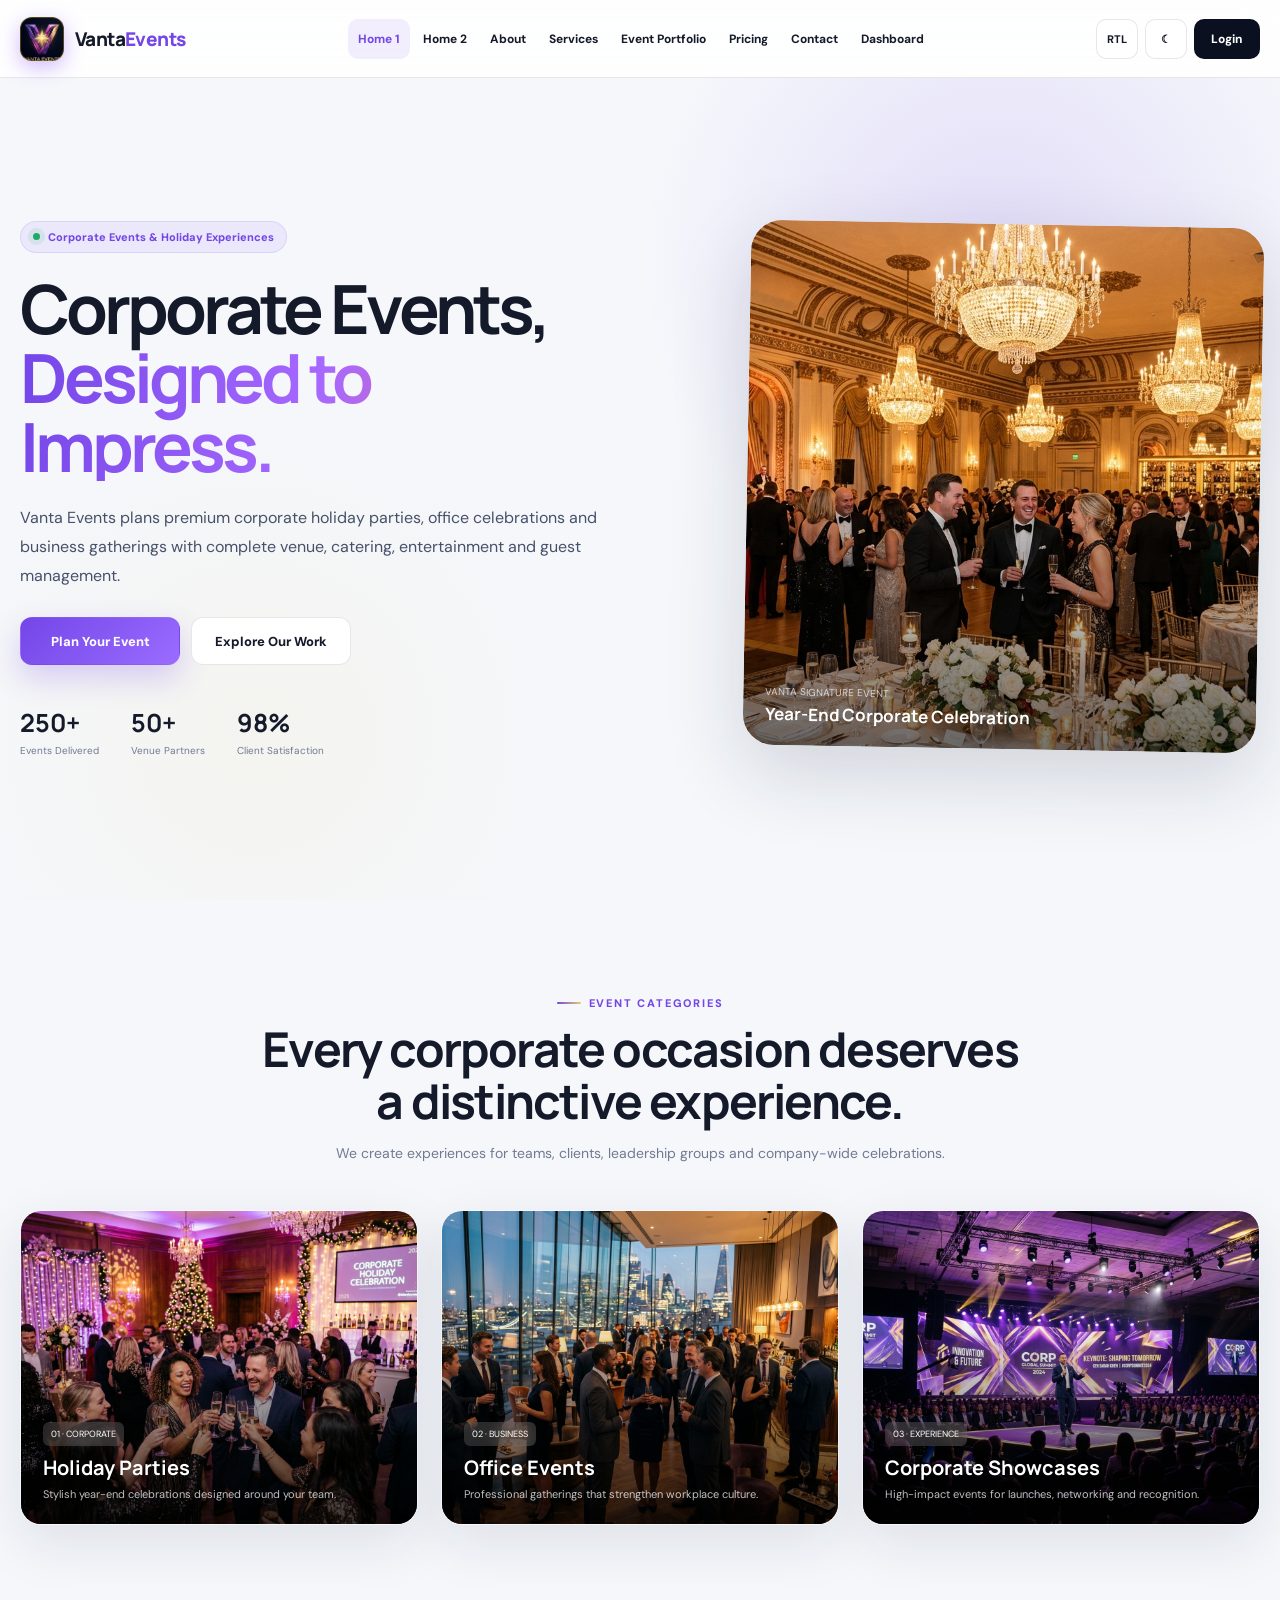
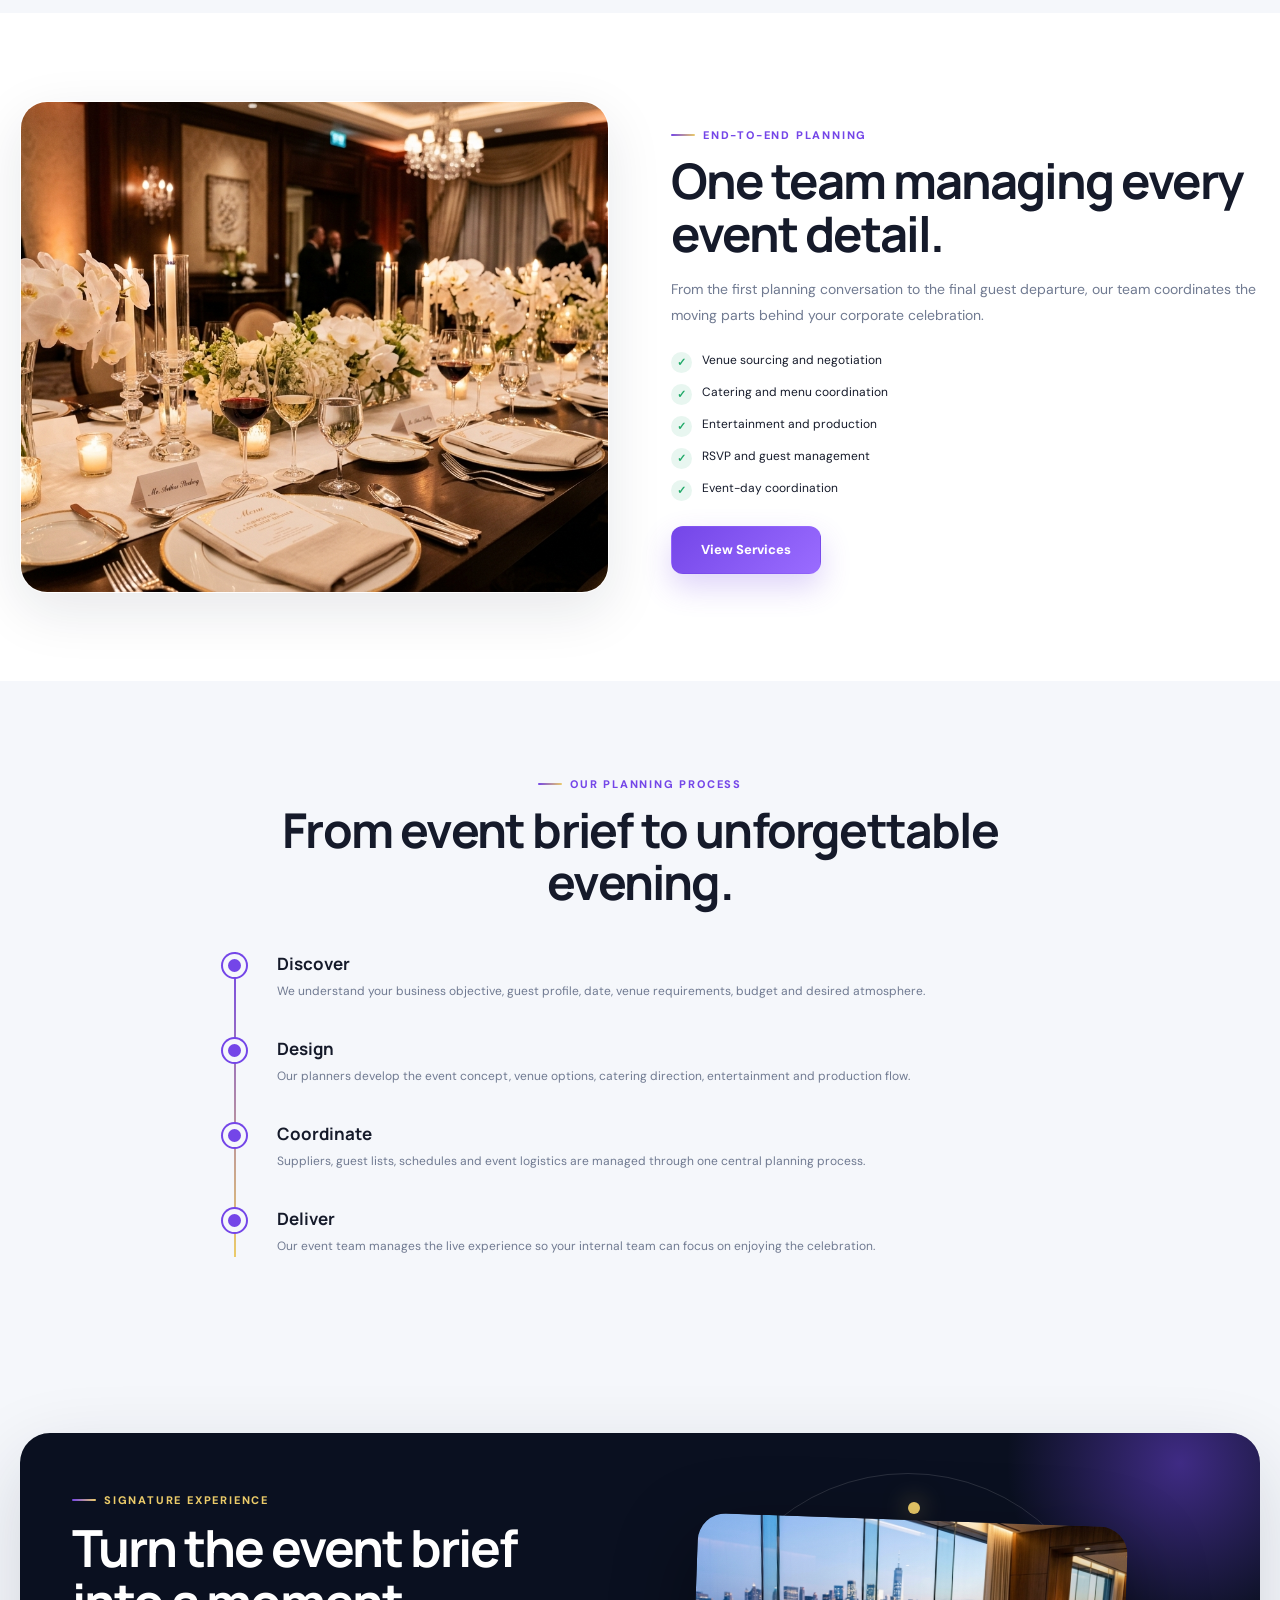
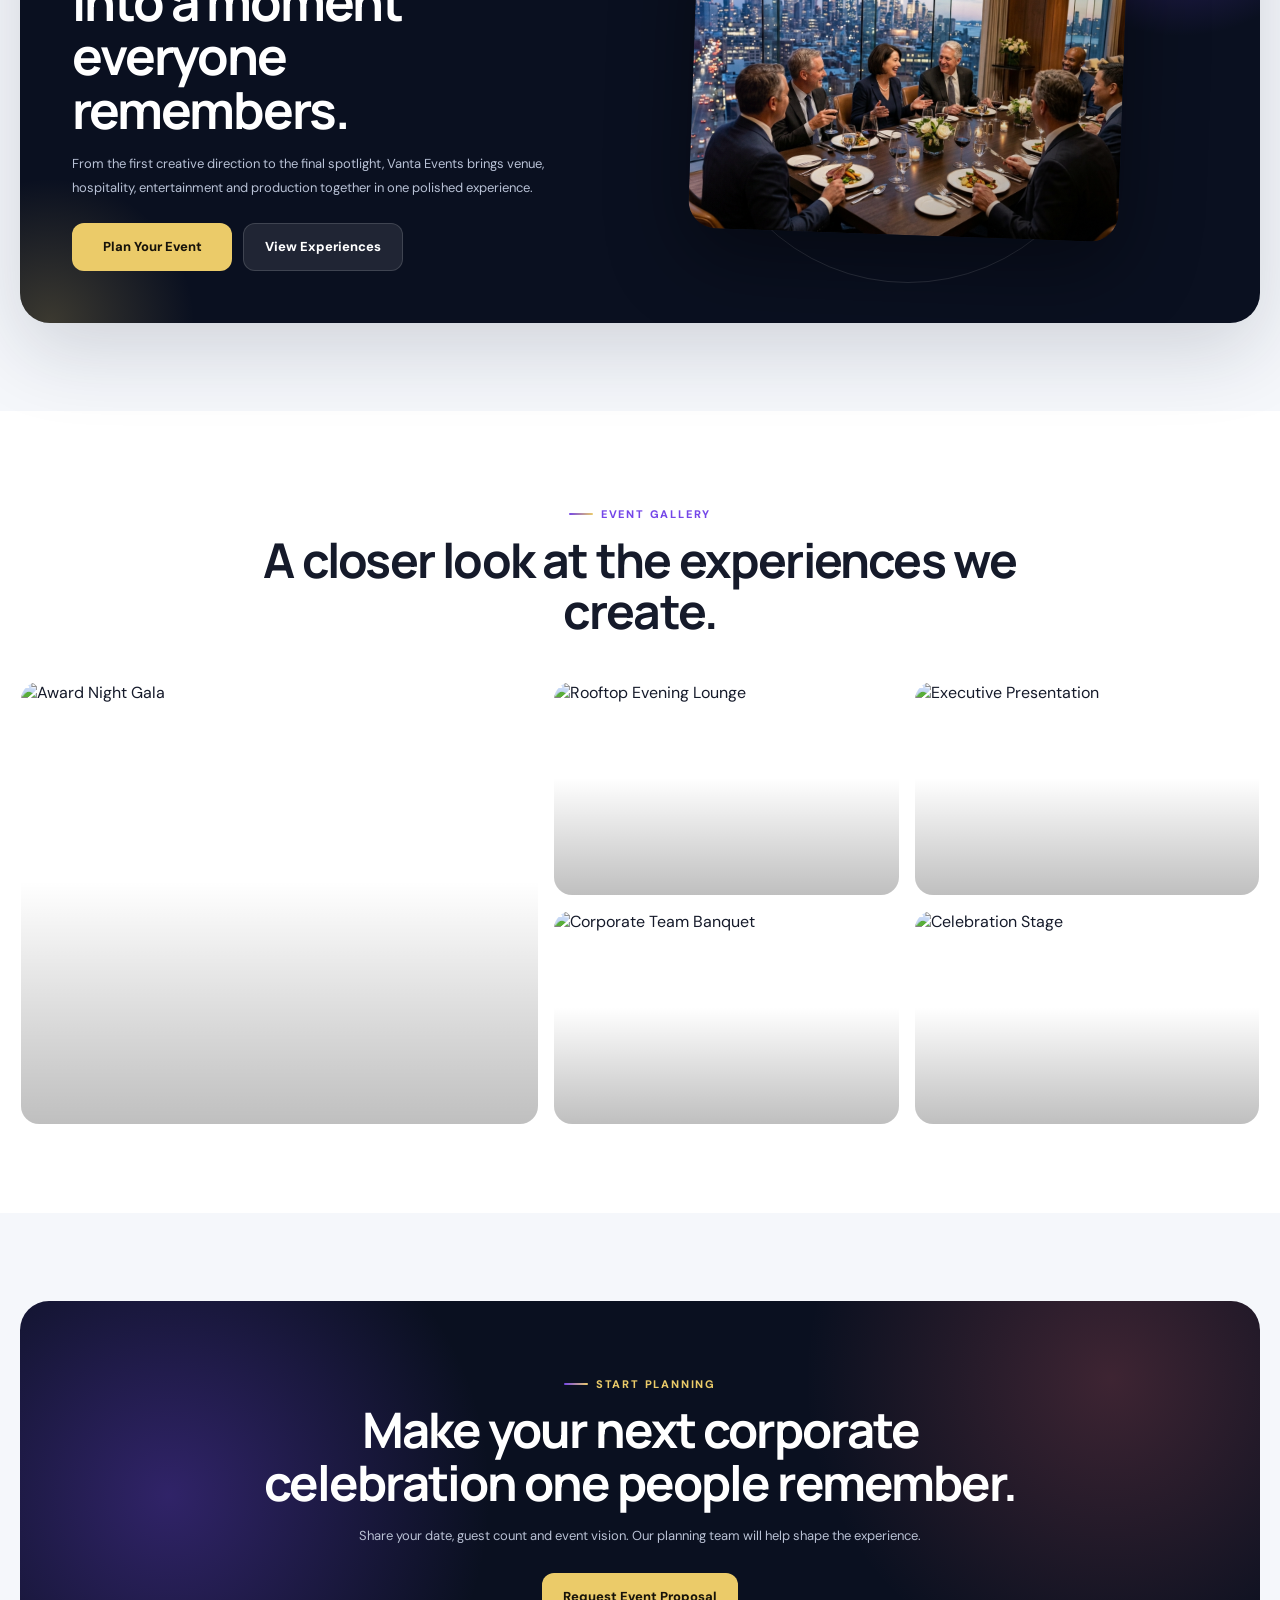
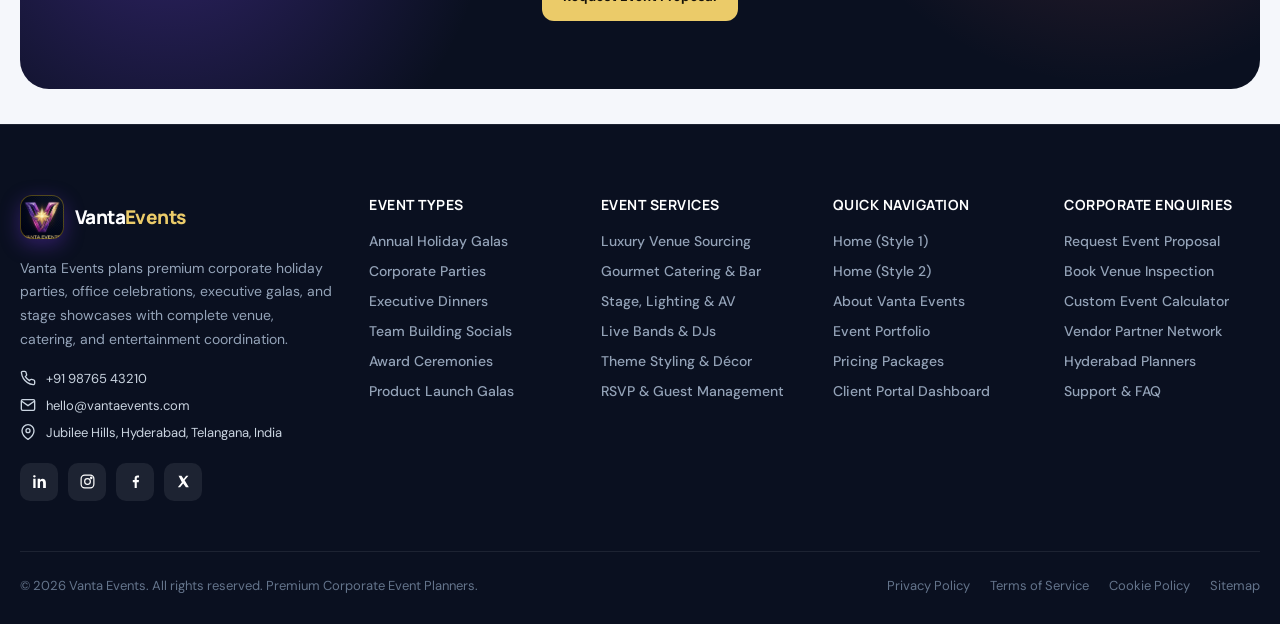
==== commit c5ea8ae1: "2" ====
--- a/index.html
+++ b/index.html
@@ -5,7 +5,7 @@
   <meta name="viewport" content="width=device-width, initial-scale=1.0">
   <title>Vanta Events | Corporate Holiday Party &amp; Office Event Planner</title>
   <meta name="description" content="Vanta Events plans premium corporate holiday parties, office celebrations, venue sourcing, catering, entertainment, RSVP management and event production.">
-  <link rel="icon" href="data:image/svg+xml,%3Csvg xmlns='http://www.w3.org/2000/svg' viewBox='0 0 100 100'%3E%3Crect width='100' height='100' rx='25' fill='%237C3AED'/%3E%3Cpath d='M23 27h54L50 76z' fill='none' stroke='%23F4D06F' stroke-width='8' stroke-linejoin='round'/%3E%3Ccircle cx='50' cy='52' r='6' fill='%23F4D06F'/%3E%3C/svg%3E">
+  <link rel="icon" href="assets/images/logo.jpg" type="image/jpeg">
   <link rel="preconnect" href="https://fonts.googleapis.com">
   <link rel="preconnect" href="https://fonts.gstatic.com" crossorigin>
   <link href="https://fonts.googleapis.com/css2?family=DM+Sans:wght@400;500;600;700&family=Manrope:wght@500;600;700;800&display=swap" rel="stylesheet">
@@ -15,13 +15,6 @@
   <link rel="stylesheet" href="assets/css/rtl.css">
 </head>
 <body>
-  <!-- =========================================================
-       LOADER
-       ========================================================= -->
-  <div class="loader" id="loader">
-    <div class="loader-logo"></div>
-  </div>
-
   <!-- =========================================================
        NAVBAR
        ========================================================= -->
@@ -106,34 +99,12 @@
         <div class="hero-visual reveal">
           <div class="hero-image-main">
             <img
-              src="https://images.unsplash.com/photo-1511578314322-379afb476865?auto=format&fit=crop&w=1400&q=90"
+              src="assets/images/hero_home1.jpg"
               alt="Corporate team celebrating together at a professionally planned event">
             <div class="image-caption">
               <small>VANTA SIGNATURE EVENT</small>
               <strong>Year-End Corporate Celebration</strong>
             </div>
-          </div>
-          <div class="float-panel event-status">
-            <small>EVENT PLANNING</small>
-            <strong>Annual Holiday Gala</strong>
-            <div class="progress">
-              <span></span>
-            </div>
-            <small style="display:block;margin-top:7px">
-              Planning progress · 82%
-            </small>
-          </div>
-          <div class="float-panel venue-status">
-            <div class="venue-icon">
-              <svg viewBox="0 0 24 24" fill="none" stroke="currentColor" stroke-width="1.8">
-                <path d="M3 21h18"/>
-                <path d="M5 21V9l7-5 7 5v12"/>
-                <path d="M9 21v-5h6v5"/>
-                <path d="M9 10h.01M12 10h.01M15 10h.01"/>
-              </svg>
-            </div>
-            <strong>Premium Venue</strong>
-            <small>350 guests · Hyderabad</small>
           </div>
         </div>
       </div>
@@ -153,7 +124,7 @@
         <div class="grid-3">
           <article class="image-card reveal">
             <img
-              src="https://images.unsplash.com/photo-1492684223066-81342ee5ff30?auto=format&fit=crop&w=1000&q=90"
+              src="assets/images/cat_holiday_parties.jpg"
               alt="Corporate holiday celebration with event lighting">
             <div class="image-card-content">
               <span>01 · CORPORATE</span>
@@ -163,7 +134,7 @@
           </article>
           <article class="image-card reveal">
             <img
-              src="https://images.unsplash.com/photo-1540575467063-178a50c2df87?auto=format&fit=crop&w=1000&q=90"
+              src="assets/images/cat_office_events.jpg"
               alt="Professional corporate conference gathering">
             <div class="image-card-content">
               <span>02 · BUSINESS</span>
@@ -173,7 +144,7 @@
           </article>
           <article class="image-card reveal">
             <img
-              src="https://images.unsplash.com/photo-1475721027785-f74eccf877e2?auto=format&fit=crop&w=1000&q=90"
+              src="assets/images/cat_showcases.jpg"
               alt="Corporate stage and keynote event">
             <div class="image-card-content">
               <span>03 · EXPERIENCE</span>
@@ -190,7 +161,7 @@
       <div class="container split">
         <div class="split-image reveal">
           <img
-            src="https://images.unsplash.com/photo-1507504031003-b417219a0fde?auto=format&fit=crop&w=1300&q=90"
+            src="assets/images/split_planning.jpg"
             alt="Elegant corporate dinner venue prepared for guests">
         </div>
         <div class="split-content reveal">
@@ -300,13 +271,9 @@
               <div class="stunning-orbit"></div>
               <div class="stunning-image-wrap">
                 <img
-                  src="https://images.unsplash.com/photo-1519671282429-b44660ead0a7?auto=format&fit=crop&w=1200&q=90"
+                  src="assets/images/experience_dinner.jpg"
                   alt="Elegant corporate celebration with guests and event lighting"
                   loading="lazy">
-              </div>
-              <div class="stunning-badge">
-                SIGNATURE NIGHT
-                <span>Designed · Coordinated · Delivered</span>
               </div>
             </div>
           </div>
@@ -324,28 +291,28 @@
         <div class="gallery">
           <div class="gallery-item large reveal">
             <img
-              src="https://images.unsplash.com/photo-1519167758481-83f550bb49b3?auto=format&fit=crop&w=1300&q=90"
-              alt="Elegant corporate banquet setup">
+              src="https://images.unsplash.com/photo-1511795409834-ef04bbd61622?auto=format&fit=crop&w=1300&q=90"
+              alt="Award Night Gala">
           </div>
           <div class="gallery-item reveal">
             <img
-              src="https://images.unsplash.com/photo-1517457373958-b7bdd4587205?auto=format&fit=crop&w=1000&q=90"
-              alt="Corporate networking event">
+              src="https://images.unsplash.com/photo-1519671482749-fd09be7ccebf?auto=format&fit=crop&w=1000&q=90"
+              alt="Rooftop Evening Lounge">
           </div>
           <div class="gallery-item reveal">
             <img
-              src="https://images.unsplash.com/photo-1519671482749-fd09be7ccebf?auto=format&fit=crop&w=1000&q=90"
-              alt="Corporate party atmosphere">
+              src="https://images.unsplash.com/photo-1531058020387-3be344556be6?auto=format&fit=crop&w=1000&q=90"
+              alt="Executive Presentation">
           </div>
           <div class="gallery-item reveal">
             <img
-              src="https://images.unsplash.com/photo-1531058020387-3be344556be6?auto=format&fit=crop&w=1000&q=90"
-              alt="Professional event venue setup">
+              src="https://images.unsplash.com/photo-1528605105345-5344ea20e269?auto=format&fit=crop&w=1000&q=90"
+              alt="Corporate Team Banquet">
           </div>
           <div class="gallery-item reveal">
             <img
-              src="https://images.unsplash.com/photo-1505236858219-8359eb29e329?auto=format&fit=crop&w=1000&q=90"
-              alt="Corporate celebration with guests">
+              src="https://images.unsplash.com/photo-1516450360452-9312f5e86fc7?auto=format&fit=crop&w=1000&q=90"
+              alt="Celebration Stage">
           </div>
         </div>
       </div>
@@ -374,7 +341,9 @@
        ========================================================= -->
   <footer class="footer" id="publicFooter">
     <div class="container">
+      <!-- MAIN FOOTER NAVIGATION GRID -->
       <div class="footer-grid">
+        <!-- BRAND COLUMN -->
         <div class="footer-brand">
           <a class="logo" href="index.html">
             <div class="logo-mark"></div>
@@ -383,66 +352,100 @@
             </div>
           </a>
           <p>
-            Premium corporate holiday parties and office events,
-            planned from concept to celebration with creativity,
-            precision and reliable coordination.
+            Vanta Events plans premium corporate holiday parties, office celebrations, executive galas, and stage showcases with complete venue, catering, and entertainment coordination.
           </p>
+          <div class="footer-contact-list">
+            <a href="tel:+919876543210" class="footer-contact-item">
+              <svg viewBox="0 0 24 24" fill="none" stroke="currentColor" stroke-width="2"><path d="M22 16.92v3a2 2 0 0 1-2.18 2 19.79 19.79 0 0 1-8.63-3.07 19.5 19.5 0 0 1-6-6 19.79 19.79 0 0 1-3.07-8.67A2 2 0 0 1 4.11 2h3a2 2 0 0 1 2 1.72 12.84 12.84 0 0 0 .7 2.81 2 2 0 0 1-.45 2.11L8.09 9.91a16 16 0 0 0 6 6l1.27-1.27a2 2 0 0 1 2.11-.45 12.84 12.84 0 0 0 2.81.7A2 2 0 0 1 22 16.92z"/></svg>
+              +91 98765 43210
+            </a>
+            <a href="mailto:hello@vantaevents.com" class="footer-contact-item">
+              <svg viewBox="0 0 24 24" fill="none" stroke="currentColor" stroke-width="2"><path d="M4 4h16c1.1 0 2 .9 2 2v12c0 1.1-.9 2-2 2H4c-1.1 0-2-.9-2-2V6c0-1.1.9-2 2-2z"/><polyline points="22,6 12,13 2,6"/></svg>
+              hello@vantaevents.com
+            </a>
+            <div class="footer-contact-item">
+              <svg viewBox="0 0 24 24" fill="none" stroke="currentColor" stroke-width="2"><path d="M21 10c0 7-9 13-9 13s-9-6-9-13a9 9 0 0 1 18 0z"/><circle cx="12" cy="10" r="3"/></svg>
+              Jubilee Hills, Hyderabad, Telangana, India
+            </div>
+          </div>
           <div class="socials">
             <a href="#" class="social" aria-label="LinkedIn">
-              <svg viewBox="0 0 24 24" fill="currentColor">
-                <path d="M6.5 8.2H3.2V21h3.3V8.2zM4.8 3C3.7 3 3 3.7 3 4.7s.7 1.7 1.8 1.7 1.8-.7 1.8-1.7S5.9 3 4.8 3zM21 13.7c0-3.8-2-5.6-4.7-5.6-2.2 0-3.1 1.2-3.6 2v-1.9H9.4V21h3.3v-6.3c0-1.7.3-3.3 2.4-3.3 2 0 2 1.9 2 3.4V21H21v-7.3z"/>
-              </svg>
+              <svg viewBox="0 0 24 24" fill="currentColor"><path d="M6.5 8.2H3.2V21h3.3V8.2zM4.8 3C3.7 3 3 3.7 3 4.7s.7 1.7 1.8 1.7 1.8-.7 1.8-1.7S5.9 3 4.8 3zM21 13.7c0-3.8-2-5.6-4.7-5.6-2.2 0-3.1 1.2-3.6 2v-1.9H9.4V21h3.3v-6.3c0-1.7.3-3.3 2.4-3.3 2 0 2 1.9 2 3.4V21H21v-7.3z"/></svg>
             </a>
             <a href="#" class="social" aria-label="Instagram">
-              <svg viewBox="0 0 24 24" fill="none" stroke="currentColor" stroke-width="1.7">
-                <rect x="3" y="3" width="18" height="18" rx="5"/>
-                <circle cx="12" cy="12" r="4"/>
-                <circle cx="17.3" cy="6.8" r="1"/>
-              </svg>
+              <svg viewBox="0 0 24 24" fill="none" stroke="currentColor" stroke-width="1.7"><rect x="3" y="3" width="18" height="18" rx="5"/><circle cx="12" cy="12" r="4"/><circle cx="17.3" cy="6.8" r="1"/></svg>
             </a>
             <a href="#" class="social" aria-label="Facebook">
-              <svg viewBox="0 0 24 24" fill="currentColor">
-                <path d="M13.8 21v-8h2.7l.4-3.1h-3.1V8c0-.9.3-1.5 1.6-1.5H17V3.7c-.3 0-1.2-.1-2.3-.1-2.3 0-3.9 1.4-3.9 4v2.3H8.2V13h2.6v8h3z"/>
-              </svg>
+              <svg viewBox="0 0 24 24" fill="currentColor"><path d="M13.8 21v-8h2.7l.4-3.1h-3.1V8c0-.9.3-1.5 1.6-1.5H17V3.7c-.3 0-1.2-.1-2.3-.1-2.3 0-3.9 1.4-3.9 4v2.3H8.2V13h2.6v8h3z"/></svg>
             </a>
             <a href="#" class="social" aria-label="X">
-              <svg viewBox="0 0 24 24" fill="currentColor">
-                <path d="M5 4h4.1l3.1 4.4L15.8 4H19l-5.4 6.3L19.5 20h-4.1l-3.8-5.2L7.2 20H4l5.7-6.9z"/>
-              </svg>
-            </a>
-          </div>
-        </div>
+              <svg viewBox="0 0 24 24" fill="currentColor"><path d="M5 4h4.1l3.1 4.4L15.8 4H19l-5.4 6.3L19.5 20h-4.1l-3.8-5.2L7.2 20H4l5.7-6.9z"/></svg>
+            </a>
+          </div>
+        </div>
+
+        <!-- COLUMN 2: EVENT TYPES -->
         <div>
-          <h3>Explore</h3>
+          <h4>Event Types</h4>
           <div class="footer-links">
-            <a href="index.html">Home 1</a>
-            <a href="home2.html">Home 2</a>
-            <a href="about.html">About</a>
-            <a href="services.html">Services</a>
-          </div>
-        </div>
+            <a href="portfolio.html">Annual Holiday Galas</a>
+            <a href="portfolio.html">Corporate Parties</a>
+            <a href="portfolio.html">Executive Dinners</a>
+            <a href="portfolio.html">Team Building Socials</a>
+            <a href="portfolio.html">Award Ceremonies</a>
+            <a href="portfolio.html">Product Launch Galas</a>
+          </div>
+        </div>
+
+        <!-- COLUMN 3: SERVICES -->
         <div>
-          <h3>Events</h3>
+          <h4>Event Services</h4>
           <div class="footer-links">
-            <a href="portfolio.html">Holiday Parties</a>
-            <a href="portfolio.html">Office Events</a>
-            <a href="portfolio.html">Networking</a>
+            <a href="services.html">Luxury Venue Sourcing</a>
+            <a href="services.html">Gourmet Catering &amp; Bar</a>
+            <a href="services.html">Stage, Lighting &amp; AV</a>
+            <a href="services.html">Live Bands &amp; DJs</a>
+            <a href="services.html">Theme Styling &amp; Décor</a>
+            <a href="services.html">RSVP &amp; Guest Management</a>
+          </div>
+        </div>
+
+        <!-- COLUMN 4: EXPLORE & PORTAL -->
+        <div>
+          <h4>Quick Navigation</h4>
+          <div class="footer-links">
+            <a href="index.html">Home (Style 1)</a>
+            <a href="home2.html">Home (Style 2)</a>
+            <a href="about.html">About Vanta Events</a>
             <a href="portfolio.html">Event Portfolio</a>
-          </div>
-        </div>
+            <a href="pricing.html">Pricing Packages</a>
+            <a href="dashboard.html">Client Portal Dashboard</a>
+          </div>
+        </div>
+
+        <!-- COLUMN 5: GET IN TOUCH -->
         <div>
-          <h3>Contact</h3>
+          <h4>Corporate Enquiries</h4>
           <div class="footer-links">
-            <a href="mailto:hello@vantaevents.example">hello@vantaevents.example</a>
-            <a href="tel:+919000000000">+91 90000 00000</a>
-            <a href="contact.html">Hyderabad, India</a>
-            <a href="contact.html">Request Proposal</a>
-          </div>
-        </div>
-      </div>
+            <a href="contact.html">Request Event Proposal</a>
+            <a href="contact.html">Book Venue Inspection</a>
+            <a href="pricing.html">Custom Event Calculator</a>
+            <a href="about.html">Vendor Partner Network</a>
+            <a href="contact.html">Hyderabad Planners</a>
+            <a href="contact.html">Support &amp; FAQ</a>
+          </div>
+        </div>
+      </div>
+
+      <!-- FOOTER BOTTOM -->
       <div class="footer-bottom">
-        <span>&copy; 2026 Vanta Events. All rights reserved.</span>
-        <span>Corporate Events · Holiday Parties · Office Experiences</span>
+        <span>&copy; 2026 Vanta Events. All rights reserved. Premium Corporate Event Planners.</span>
+        <div class="footer-bottom-links">
+          <a href="contact.html">Privacy Policy</a>
+          <a href="contact.html">Terms of Service</a>
+          <a href="contact.html">Cookie Policy</a>
+          <a href="sitemap.xml">Sitemap</a>
+        </div>
       </div>
     </div>
   </footer>
--- a/assets/css/style.css
+++ b/assets/css/style.css
@@ -289,35 +289,22 @@
 }
 
 .logo-mark {
-  width: 43px;
-  height: 43px;
-  border-radius: 14px;
-  background: linear-gradient(145deg, var(--primary), #9B62FF);
-  display: grid;
-  place-items: center;
+  width: 44px;
+  height: 44px;
+  border-radius: 12px;
+  background: #0a0817 url('../images/logo.jpg') center 28% / 145% no-repeat;
+  display: block;
   position: relative;
   overflow: hidden;
-  box-shadow: 0 10px 25px rgba(116, 70, 232, .28);
+  box-shadow: 0 6px 20px rgba(124, 58, 237, 0.35);
+  border: 1px solid rgba(250, 204, 21, 0.3);
   transition: var(--transition);
 }
 
-.logo-mark::before {
-  content: "";
-  width: 23px;
-  height: 23px;
-  border: 2px solid var(--gold);
-  transform: rotate(45deg);
-  position: absolute;
-}
-
+.logo-mark::before,
 .logo-mark::after {
-  content: "V";
-  color: #fff;
-  font-family: "Manrope", sans-serif;
-  font-weight: 800;
-  font-size: 15px;
-  position: relative;
-  z-index: 2;
+  content: none !important;
+  display: none !important;
 }
 
 .logo-name {
@@ -709,17 +696,27 @@
   border-radius: 21px;
   min-height: 315px;
   box-shadow: var(--shadow);
+  border: 1px solid rgba(255, 255, 255, 0.08);
+  transition: transform 0.45s cubic-bezier(0.165, 0.84, 0.44, 1), box-shadow 0.45s ease, border-color 0.45s ease;
+}
+
+.image-card:hover {
+  transform: translateY(-8px) scale(1.01);
+  box-shadow: 0 22px 45px rgba(0, 0, 0, 0.35), 0 0 25px rgba(230, 185, 128, 0.22);
+  border-color: rgba(230, 185, 128, 0.5);
 }
 
 .image-card img {
   position: absolute;
   inset: 0;
   height: 100%;
-  transition: .7s;
+  width: 100%;
+  object-fit: cover;
+  transition: transform 0.75s cubic-bezier(0.2, 0.8, 0.2, 1);
 }
 
 .image-card:hover img {
-  transform: scale(1.07);
+  transform: scale(1.08);
 }
 
 .image-card::after {
@@ -727,6 +724,7 @@
   position: absolute;
   inset: 0;
   background: linear-gradient(180deg, transparent 35%, rgba(0, 0, 0, .78));
+  transition: opacity 0.4s ease;
 }
 
 .image-card-content {
@@ -791,14 +789,14 @@
   box-shadow: var(--shadow);
   position: relative;
   overflow: hidden;
-  transition: var(--transition);
+  transition: transform 0.45s cubic-bezier(0.165, 0.84, 0.44, 1), box-shadow 0.45s ease, border-color 0.45s ease;
   padding: 26px;
 }
 
 .service-card:hover {
-  transform: translateY(-7px);
-  box-shadow: var(--shadow-lg);
-  border-color: rgba(116, 70, 232, .22);
+  transform: translateY(-8px);
+  box-shadow: 0 22px 45px rgba(10, 8, 23, 0.16), 0 0 25px rgba(116, 70, 232, 0.2);
+  border-color: rgba(230, 185, 128, 0.45);
 }
 
 .service-card.has-image {
@@ -829,7 +827,7 @@
 }
 
 .service-card:hover .service-image img {
-  transform: scale(1.08);
+  transform: scale(1.09);
 }
 
 .service-card .service-body {
@@ -848,6 +846,14 @@
   font-family: "Manrope", sans-serif;
   font-weight: 800;
   font-size: 16px;
+  transition: transform 0.4s cubic-bezier(0.175, 0.885, 0.32, 1.275), background 0.3s ease, color 0.3s ease, box-shadow 0.3s ease;
+}
+
+.service-card:hover .service-icon {
+  background: var(--primary);
+  color: #fff;
+  transform: scale(1.12) rotate(4deg);
+  box-shadow: 0 10px 22px rgba(116, 70, 232, 0.35);
 }
 
 .service-icon svg {
@@ -866,6 +872,64 @@
   font-size: 12px;
   line-height: 1.75;
 }
+
+#about .service-card,
+#portfolio .service-card,
+#pricing .service-card,
+#contact .service-card {
+  text-align: center;
+  display: flex;
+  flex-direction: column;
+  align-items: center;
+}
+
+#about .service-card .service-icon,
+#portfolio .service-card .service-icon,
+#pricing .service-card .service-icon,
+#contact .service-card .service-icon {
+  margin-left: auto;
+  margin-right: auto;
+}
+
+/* =========================================================
+   MAP & LOCATION STYLES
+   ========================================================= */
+.map-box {
+  width: 100%;
+  height: 260px;
+  border-radius: 20px;
+  overflow: hidden;
+  position: relative;
+  border: 1px solid var(--border);
+  box-shadow: var(--shadow);
+  margin-top: 12px;
+  background: var(--surface-2);
+}
+
+.map-box iframe {
+  width: 100%;
+  height: 100%;
+  border: 0;
+  display: block;
+}
+
+.map-container-large {
+  position: relative;
+  width: 100%;
+  border-radius: 24px;
+  overflow: hidden;
+  box-shadow: var(--shadow-lg);
+  border: 1px solid var(--border);
+  background: var(--surface-2);
+}
+
+.map-container-large iframe {
+  width: 100%;
+  height: 420px;
+  border: 0;
+  display: block;
+}
+
 
 /* =========================================================
    SPLIT
@@ -882,15 +946,25 @@
   overflow: hidden;
   border-radius: 27px;
   box-shadow: var(--shadow);
+  border: 1px solid rgba(255, 255, 255, 0.08);
+  transition: transform 0.5s cubic-bezier(0.165, 0.84, 0.44, 1), box-shadow 0.5s ease, border-color 0.5s ease;
+}
+
+.split-image:hover {
+  transform: translateY(-8px);
+  box-shadow: 0 24px 48px rgba(0, 0, 0, 0.32), 0 0 30px rgba(230, 185, 128, 0.25);
+  border-color: rgba(230, 185, 128, 0.45);
 }
 
 .split-image img {
   height: 490px;
-  transition: .7s;
+  width: 100%;
+  object-fit: cover;
+  transition: transform .7s cubic-bezier(.2, .8, .2, 1);
 }
 
 .split-image:hover img {
-  transform: scale(1.05);
+  transform: scale(1.06);
 }
 
 .split-content h2 {
@@ -1284,15 +1358,25 @@
   overflow: hidden;
   position: relative;
   height: 245px;
+  border: 1px solid rgba(255, 255, 255, 0.08);
+  transition: transform 0.45s cubic-bezier(0.165, 0.84, 0.44, 1), box-shadow 0.45s ease, border-color 0.45s ease;
+}
+
+.feature-image:hover {
+  transform: translateY(-8px);
+  box-shadow: 0 20px 40px rgba(0, 0, 0, 0.35), 0 0 22px rgba(230, 185, 128, 0.25);
+  border-color: rgba(230, 185, 128, 0.45);
 }
 
 .feature-image img {
   height: 100%;
-  transition: .6s;
+  width: 100%;
+  object-fit: cover;
+  transition: transform .7s cubic-bezier(.2, .8, .2, 1);
 }
 
 .feature-image:hover img {
-  transform: scale(1.06);
+  transform: scale(1.08);
 }
 
 .feature-image-caption {
@@ -1302,6 +1386,11 @@
   bottom: 14px;
   color: #fff;
   z-index: 2;
+  transition: transform 0.35s ease;
+}
+
+.feature-image:hover .feature-image-caption {
+  transform: translateY(-3px);
 }
 
 .feature-image-caption strong {
@@ -1341,16 +1430,21 @@
   display: flex;
   flex-direction: column;
   min-width: 0;
-  transition: var(--transition);
+  transition: transform 0.45s cubic-bezier(0.165, 0.84, 0.44, 1), box-shadow 0.45s ease, border-color 0.45s ease;
 }
 
 .pricing-card:hover {
-  transform: translateY(-5px);
-  box-shadow: var(--shadow-lg);
+  transform: translateY(-9px) scale(1.015);
+  box-shadow: 0 24px 48px rgba(10, 8, 23, 0.18), 0 0 28px rgba(230, 185, 128, 0.25);
+  border-color: var(--gold);
 }
 
 .pricing-card.featured {
   border: 2px solid var(--primary);
+}
+
+.pricing-card.featured:hover {
+  box-shadow: 0 26px 52px rgba(116, 70, 232, 0.28), 0 0 32px rgba(230, 185, 128, 0.3);
 }
 
 .pricing-card h3 {
@@ -1428,9 +1522,14 @@
   margin-right: 8px;
 }
 
-.pricing-card > .btn {
+.pricing-card > .btn,
+.service-card > .btn,
+.card > .btn,
+.feature-card > .btn {
   margin-top: auto;
-  align-self: flex-start;
+  align-self: center;
+  margin-left: auto;
+  margin-right: auto;
   min-width: 175px;
   min-height: 44px;
   display: inline-flex;
@@ -1453,6 +1552,14 @@
   overflow: hidden;
   border-radius: 19px;
   position: relative;
+  border: 1px solid rgba(255, 255, 255, 0.08);
+  transition: transform 0.45s cubic-bezier(0.165, 0.84, 0.44, 1), box-shadow 0.45s ease, border-color 0.45s ease;
+}
+
+.gallery-item:hover {
+  transform: translateY(-6px);
+  box-shadow: 0 20px 40px rgba(0, 0, 0, 0.32), 0 0 22px rgba(230, 185, 128, 0.25);
+  border-color: rgba(230, 185, 128, 0.45);
 }
 
 .gallery-item.large {
@@ -1461,11 +1568,13 @@
 
 .gallery-item img {
   height: 100%;
-  transition: .65s;
+  width: 100%;
+  object-fit: cover;
+  transition: transform .7s cubic-bezier(.2, .8, .2, 1);
 }
 
 .gallery-item:hover img {
-  transform: scale(1.07);
+  transform: scale(1.08);
 }
 
 .gallery-item::after {
@@ -1484,6 +1593,16 @@
   border-radius: 20px;
   padding: 26px;
   box-shadow: var(--shadow);
+  transition: transform 0.45s cubic-bezier(0.165, 0.84, 0.44, 1), box-shadow 0.45s ease, border-color 0.45s ease;
+  display: flex;
+  flex-direction: column;
+  height: 100%;
+}
+
+.testimonial:hover {
+  transform: translateY(-7px);
+  box-shadow: 0 20px 40px rgba(10, 8, 23, 0.12), 0 0 22px rgba(230, 185, 128, 0.2);
+  border-color: rgba(230, 185, 128, 0.4);
 }
 
 .rating {
@@ -1498,29 +1617,44 @@
   font-size: 12px;
   line-height: 1.8;
   margin-bottom: 19px;
+  flex-grow: 1;
 }
 
 .client {
   display: flex;
   align-items: center;
   gap: 10px;
+  margin-top: auto;
+  min-width: 0;
+}
+
+.client > div {
+  min-width: 0;
 }
 
 .avatar {
   width: 39px;
   height: 39px;
   border-radius: 12px;
+  overflow: hidden;
   background: linear-gradient(135deg, var(--primary), var(--coral));
-  color: #fff;
-  display: grid;
-  place-items: center;
-  font-size: 10px;
-  font-weight: 900;
+  display: block;
+  flex-shrink: 0;
+  border: 1px solid var(--border);
+}
+
+.avatar img {
+  width: 100%;
+  height: 100%;
+  object-fit: cover;
 }
 
 .client strong {
   display: block;
   font-size: 11px;
+  white-space: nowrap;
+  overflow: hidden;
+  text-overflow: ellipsis;
 }
 
 .client span {
@@ -1528,6 +1662,9 @@
   color: var(--muted);
   font-size: 9px;
   margin-top: 2px;
+  white-space: nowrap;
+  overflow: hidden;
+  text-overflow: ellipsis;
 }
 
 /* =========================================================
@@ -1618,6 +1755,13 @@
   display: flex;
   gap: 13px;
   box-shadow: var(--shadow);
+  transition: transform 0.4s cubic-bezier(0.165, 0.84, 0.44, 1), box-shadow 0.4s ease, border-color 0.4s ease;
+}
+
+.contact-card:hover {
+  transform: translateY(-5px);
+  box-shadow: 0 16px 32px rgba(10, 8, 23, 0.12), 0 0 20px rgba(116, 70, 232, 0.18);
+  border-color: rgba(116, 70, 232, 0.38);
 }
 
 .contact-icon {
@@ -1629,6 +1773,13 @@
   display: grid;
   place-items: center;
   flex-shrink: 0;
+  transition: transform 0.4s cubic-bezier(0.175, 0.885, 0.32, 1.275), background 0.3s ease, color 0.3s ease;
+}
+
+.contact-card:hover .contact-icon {
+  background: var(--primary);
+  color: #fff;
+  transform: scale(1.1) rotate(4deg);
 }
 
 .contact-icon svg {
@@ -1747,6 +1898,13 @@
 .form-group input::placeholder,
 .form-group textarea::placeholder {
   color: #98A0B2;
+}
+
+.form-group input:hover,
+.form-group textarea:hover,
+.form-group select:hover {
+  border-color: var(--primary-2);
+  background: var(--surface);
 }
 
 .form-group input:focus,
@@ -1804,6 +1962,12 @@
   border-radius: 24px;
   padding: 31px;
   box-shadow: var(--shadow-lg);
+  transition: transform 0.4s cubic-bezier(0.165, 0.84, 0.44, 1), box-shadow 0.4s ease, border-color 0.4s ease;
+}
+
+.auth-card:hover {
+  border-color: rgba(116, 70, 232, 0.3);
+  box-shadow: 0 32px 85px rgba(20, 28, 52, 0.2), 0 0 28px rgba(116, 70, 232, 0.15);
 }
 
 .auth-card h1 {
@@ -1842,8 +2006,11 @@
 }
 
 .social-btn:hover {
-  transform: translateY(-2px);
-  box-shadow: var(--shadow);
+  transform: translateY(-3px);
+  border-color: var(--primary);
+  color: var(--primary);
+  background: rgba(116, 70, 232, 0.05);
+  box-shadow: 0 10px 22px rgba(116, 70, 232, 0.18);
 }
 
 .social-btn svg {
@@ -1882,11 +2049,24 @@
   gap: 7px;
   color: var(--text-soft);
   font-size: 10px;
+  cursor: pointer;
+  transition: color 0.25s ease;
+}
+
+.remember:hover {
+  color: var(--text);
 }
 
 .remember input {
   width: 14px;
   height: 14px;
+  cursor: pointer;
+  accent-color: var(--primary);
+  transition: transform 0.2s ease, border-color 0.2s ease;
+}
+
+.remember input:hover {
+  transform: scale(1.15);
 }
 
 .forgot {
@@ -1895,10 +2075,28 @@
   color: var(--primary);
   font-size: 10px;
   font-weight: 800;
+  cursor: pointer;
+  transition: color 0.25s ease, transform 0.25s ease, text-shadow 0.25s ease;
+  padding: 2px 4px;
+  border-radius: 4px;
+}
+
+.forgot:hover {
+  color: var(--primary-dark);
+  text-decoration: underline;
+  text-underline-offset: 3px;
+  transform: translateY(-1px);
+  text-shadow: 0 0 12px rgba(116, 70, 232, 0.25);
 }
 
 .auth-submit {
   width: 100%;
+  transition: transform 0.3s cubic-bezier(0.165, 0.84, 0.44, 1), box-shadow 0.3s ease, background 0.3s ease;
+}
+
+.auth-submit:hover {
+  transform: translateY(-3px) scale(1.01);
+  box-shadow: 0 16px 36px rgba(116, 70, 232, 0.38);
 }
 
 .auth-switch {
@@ -1915,6 +2113,18 @@
   color: var(--primary);
   font-weight: 800;
   cursor: pointer;
+  transition: color 0.25s ease, transform 0.25s ease, text-shadow 0.25s ease;
+  display: inline-block;
+  padding: 2px 4px;
+}
+
+.auth-switch a:hover,
+.auth-switch button:hover {
+  color: var(--primary-dark);
+  text-decoration: underline;
+  text-underline-offset: 3px;
+  transform: translateY(-1px);
+  text-shadow: 0 0 12px rgba(116, 70, 232, 0.25);
 }
 
 /* =========================================================
@@ -1971,8 +2181,9 @@
   color: #AAB4C9;
   display: flex;
   align-items: center;
+  justify-content: center;
   gap: 10px;
-  text-align: left;
+  text-align: center;
   font-size: 11px;
   font-weight: 800;
   transition: .3s;
@@ -2035,12 +2246,17 @@
   width: 38px;
   height: 38px;
   border-radius: 11px;
+  overflow: hidden;
   background: linear-gradient(135deg, var(--primary), var(--coral));
-  color: #fff;
-  display: grid;
-  place-items: center;
-  font-size: 9px;
-  font-weight: 900;
+  display: block;
+  flex-shrink: 0;
+  border: 1px solid var(--border);
+}
+
+.dashboard-avatar img {
+  width: 100%;
+  height: 100%;
+  object-fit: cover;
 }
 
 .dashboard-menu {
@@ -2107,6 +2323,13 @@
   border: 1px solid var(--border);
   border-radius: 16px;
   padding: 18px;
+  transition: transform 0.4s cubic-bezier(0.165, 0.84, 0.44, 1), box-shadow 0.4s ease, border-color 0.4s ease;
+}
+
+.dashboard-stat:hover {
+  transform: translateY(-5px);
+  box-shadow: 0 16px 32px rgba(10, 8, 23, 0.12), 0 0 18px rgba(116, 70, 232, 0.15);
+  border-color: rgba(116, 70, 232, 0.35);
 }
 
 .dashboard-stat small {
@@ -2137,6 +2360,13 @@
   border: 1px solid var(--border);
   border-radius: 18px;
   padding: 21px;
+  transition: transform 0.4s cubic-bezier(0.165, 0.84, 0.44, 1), box-shadow 0.4s ease, border-color 0.4s ease;
+}
+
+.dashboard-panel:hover {
+  transform: translateY(-4px);
+  box-shadow: 0 18px 36px rgba(10, 8, 23, 0.1), 0 0 20px rgba(116, 70, 232, 0.12);
+  border-color: rgba(116, 70, 232, 0.3);
 }
 
 .dashboard-panel h3 {
@@ -2232,87 +2462,192 @@
 .footer {
   background: var(--navy);
   color: #fff;
-  padding: 55px 0 23px;
+  padding: 70px 0 30px;
+  position: relative;
+  border-top: 1px solid rgba(255, 255, 255, 0.08);
+}
+
+.footer-newsletter-card {
+  display: none !important;
+}
+
+.footer-newsletter-text h3 {
+  font-family: "Manrope", sans-serif;
+  font-size: 20px;
+  font-weight: 800;
+  color: #ffffff;
+  margin-bottom: 6px;
+}
+
+.footer-newsletter-text p {
+  color: #94A3B8;
+  font-size: 14px;
+  margin: 0;
+}
+
+.footer-newsletter-form {
+  display: flex;
+  gap: 12px;
+  width: 100%;
+  max-width: 460px;
+}
+
+.footer-newsletter-form input {
+  flex: 1;
+  background: rgba(255, 255, 255, 0.07);
+  border: 1px solid rgba(255, 255, 255, 0.18);
+  border-radius: 12px;
+  padding: 12px 18px;
+  color: #ffffff;
+  font-size: 14px;
+  outline: none;
+  transition: .3s;
+}
+
+.footer-newsletter-form input:focus {
+  border-color: var(--primary);
+  background: rgba(255, 255, 255, 0.12);
+}
+
+.footer-newsletter-form .btn {
+  white-space: nowrap;
+  padding: 12px 24px;
+  font-size: 14px;
 }
 
 .footer-grid {
   display: grid;
-  grid-template-columns: 1.5fr repeat(3, 1fr);
-  gap: 38px;
+  grid-template-columns: 1.6fr repeat(4, 1fr);
+  gap: 36px;
 }
 
 .footer-brand p {
-  max-width: 350px;
-  color: #A9B2C6;
-  font-size: 11px;
-  line-height: 1.75;
-  margin-top: 15px;
-}
-
-.footer h3 {
+  max-width: 330px;
+  color: #94A3B8;
+  font-size: 14px;
+  line-height: 1.7;
+  margin-top: 18px;
+  margin-bottom: 18px;
+}
+
+.footer-contact-list {
+  display: flex;
+  flex-direction: column;
+  gap: 10px;
+  margin-bottom: 22px;
+}
+
+.footer-contact-item {
+  display: flex;
+  align-items: center;
+  gap: 10px;
+  color: #CBD5E1;
+  font-size: 13px;
+  text-decoration: none;
+  transition: .3s;
+}
+
+.footer-contact-item:hover {
+  color: var(--gold);
+}
+
+.footer-contact-item svg {
+  width: 16px;
+  height: 16px;
+  color: var(--primary-light);
+  flex-shrink: 0;
+}
+
+.footer h4 {
   font-family: "Manrope", sans-serif;
-  font-size: 12px;
-  margin-bottom: 14px;
+  font-size: 14px;
+  font-weight: 700;
+  color: #ffffff;
+  margin-bottom: 18px;
+  letter-spacing: 0.5px;
+  text-transform: uppercase;
 }
 
 .footer-links {
-  display: grid;
-  gap: 9px;
+  display: flex;
+  flex-direction: column;
+  gap: 12px;
 }
 
 .footer-links a,
 .footer-links button {
   border: 0;
   background: transparent;
-  color: #A9B2C6;
+  color: #94A3B8;
   text-align: left;
-  font-size: 10px;
+  font-size: 14px;
+  font-weight: 500;
   padding: 0;
   display: block;
-  transition: .3s;
+  text-decoration: none;
+  transition: all .25s ease;
 }
 
 .footer-links a:hover,
 .footer-links button:hover {
-  color: #fff;
-  transform: translateX(3px);
+  color: #F4D06F;
+  transform: translateX(4px);
 }
 
 .socials {
   display: flex;
-  gap: 7px;
-  margin-top: 16px;
+  gap: 10px;
 }
 
 .social {
-  width: 34px;
-  height: 34px;
-  border-radius: 9px;
+  width: 38px;
+  height: 38px;
+  border-radius: 10px;
   background: rgba(255, 255, 255, .08);
   display: grid;
   place-items: center;
+  color: #fff;
   transition: .3s;
 }
 
 .social:hover {
   background: var(--primary);
   transform: translateY(-3px);
+  color: #fff;
+  box-shadow: 0 6px 15px rgba(124, 58, 237, 0.4);
 }
 
 .social svg {
-  width: 16px;
-  height: 16px;
+  width: 17px;
+  height: 17px;
 }
 
 .footer-bottom {
-  margin-top: 38px;
-  padding-top: 19px;
+  margin-top: 50px;
+  padding-top: 25px;
   border-top: 1px solid rgba(255, 255, 255, .08);
   display: flex;
+  align-items: center;
   justify-content: space-between;
-  gap: 15px;
-  color: #808BA3;
-  font-size: 9px;
+  gap: 20px;
+  color: #64748B;
+  font-size: 13px;
+  flex-wrap: wrap;
+}
+
+.footer-bottom-links {
+  display: flex;
+  gap: 20px;
+}
+
+.footer-bottom-links a {
+  color: #64748B;
+  text-decoration: none;
+  transition: .3s;
+}
+
+.footer-bottom-links a:hover {
+  color: #94A3B8;
 }
 
 /* =========================================================
@@ -2388,13 +2723,10 @@
    LOADER
    ========================================================= */
 .loader {
-  position: fixed;
-  inset: 0;
-  background: var(--navy);
-  z-index: 99999;
-  display: grid;
-  place-items: center;
-  transition: .45s;
+  display: none !important;
+  visibility: hidden !important;
+  opacity: 0 !important;
+  pointer-events: none !important;
 }
 
 .loader.hide {
@@ -2404,30 +2736,21 @@
 }
 
 .loader-logo {
-  width: 68px;
-  height: 68px;
-  border-radius: 20px;
-  background: linear-gradient(135deg, var(--primary), var(--primary-2));
-  display: grid;
-  place-items: center;
+  width: 72px;
+  height: 72px;
+  border-radius: 18px;
+  background: #0a0817 url('../images/logo.jpg') center 28% / 145% no-repeat;
+  display: block;
   position: relative;
   animation: loaderPulse 1.2s infinite;
-}
-
-.loader-logo::before {
-  content: "";
-  width: 34px;
-  height: 34px;
-  border: 2px solid var(--gold);
-  transform: rotate(45deg);
-}
-
+  box-shadow: 0 10px 30px rgba(124, 58, 237, 0.4);
+  border: 1.5px solid rgba(250, 204, 21, 0.4);
+}
+
+.loader-logo::before,
 .loader-logo::after {
-  content: "V";
-  position: absolute;
-  color: #fff;
-  font-family: "Manrope", sans-serif;
-  font-weight: 900;
+  content: none !important;
+  display: none !important;
 }
 
 @keyframes loaderPulse {
@@ -2441,13 +2764,40 @@
    RESPONSIVE
    ========================================================= */
 @media (max-width: 1180px) {
+  /* iPad Mini Navbar Alignment */
+  .nav-inner {
+    justify-content: space-between;
+    gap: 12px;
+  }
   .nav-links {
-    gap: 0;
+    gap: 4px;
   }
   .nav-link {
     padding: 0 7px;
-    font-size: 10px;
-  }
+    font-size: 11px;
+  }
+  .nav-actions {
+    gap: 6px;
+  }
+  .control-btn,
+  .login-nav {
+    padding: 0 10px;
+    font-size: 11px;
+  }
+
+  /* iPad Mini Footer Navigation Grid Alignment */
+  .footer-grid {
+    grid-template-columns: repeat(3, 1fr);
+    gap: 32px 24px;
+  }
+  .footer-brand {
+    grid-column: span 3;
+    max-width: 100%;
+  }
+  .footer-brand p {
+    max-width: 600px;
+  }
+
   .hero-grid,
   .home2-grid {
     gap: 35px;
@@ -2455,6 +2805,18 @@
   .hero h1,
   .home2-copy h1 {
     letter-spacing: -3px;
+  }
+
+  .testimonial {
+    padding: 20px 15px;
+  }
+  .client {
+    gap: 8px;
+  }
+  .avatar {
+    width: 34px;
+    height: 34px;
+    font-size: 9px;
   }
 }
 
@@ -2515,9 +2877,10 @@
   .navbar.mobile-open .nav-link {
     width: 100%;
     min-height: 47px;
-    text-align: left;
+    text-align: center;
+    justify-content: center;
     padding: 0 14px;
-    font-size: 12px;
+    font-size: 13px;
   }
   .navbar.mobile-open .nav-actions {
     display: flex;
@@ -2533,6 +2896,8 @@
   .navbar.mobile-open .login-nav {
     width: 100%;
     height: 45px;
+    justify-content: center;
+    text-align: center;
   }
   .hero-grid,
   .home2-grid,
@@ -2540,6 +2905,68 @@
   .contact-grid {
     grid-template-columns: 1fr;
   }
+
+  /* Mobile Centering for Tags, Headings, and Buttons */
+  .eyebrow {
+    justify-content: center;
+    margin-left: auto;
+    margin-right: auto;
+  }
+
+  .split-content {
+    text-align: center;
+    display: flex;
+    flex-direction: column;
+    align-items: center;
+  }
+
+  .split-content h2,
+  .split-content > p {
+    text-align: center;
+    margin-left: auto;
+    margin-right: auto;
+  }
+
+  .split-content .btn,
+  .split-content .btn-primary,
+  .split-content .btn-gold,
+  .split-content .btn-outline {
+    margin-left: auto;
+    margin-right: auto;
+    align-self: center;
+  }
+
+  .check-list {
+    margin-left: auto;
+    margin-right: auto;
+    text-align: left;
+    width: fit-content;
+    max-width: 100%;
+  }
+
+  .section-heading {
+    text-align: center;
+  }
+
+  .section-heading h2,
+  .section-heading p {
+    text-align: center;
+    margin-left: auto;
+    margin-right: auto;
+  }
+
+  .cta {
+    text-align: center;
+    display: flex;
+    flex-direction: column;
+    align-items: center;
+  }
+
+  .cta .btn {
+    margin-left: auto;
+    margin-right: auto;
+  }
+
   .hero {
     padding: 70px 0;
   }
@@ -2694,8 +3121,18 @@
   .form-group.full {
     grid-column: auto;
   }
+  .footer-newsletter-card {
+    flex-direction: column;
+    align-items: flex-start;
+    padding: 28px 24px;
+    gap: 20px;
+  }
+  .footer-newsletter-form {
+    max-width: 100%;
+  }
   .footer-grid {
     grid-template-columns: 1fr 1fr;
+    gap: 30px;
   }
   .footer-bottom {
     flex-direction: column;
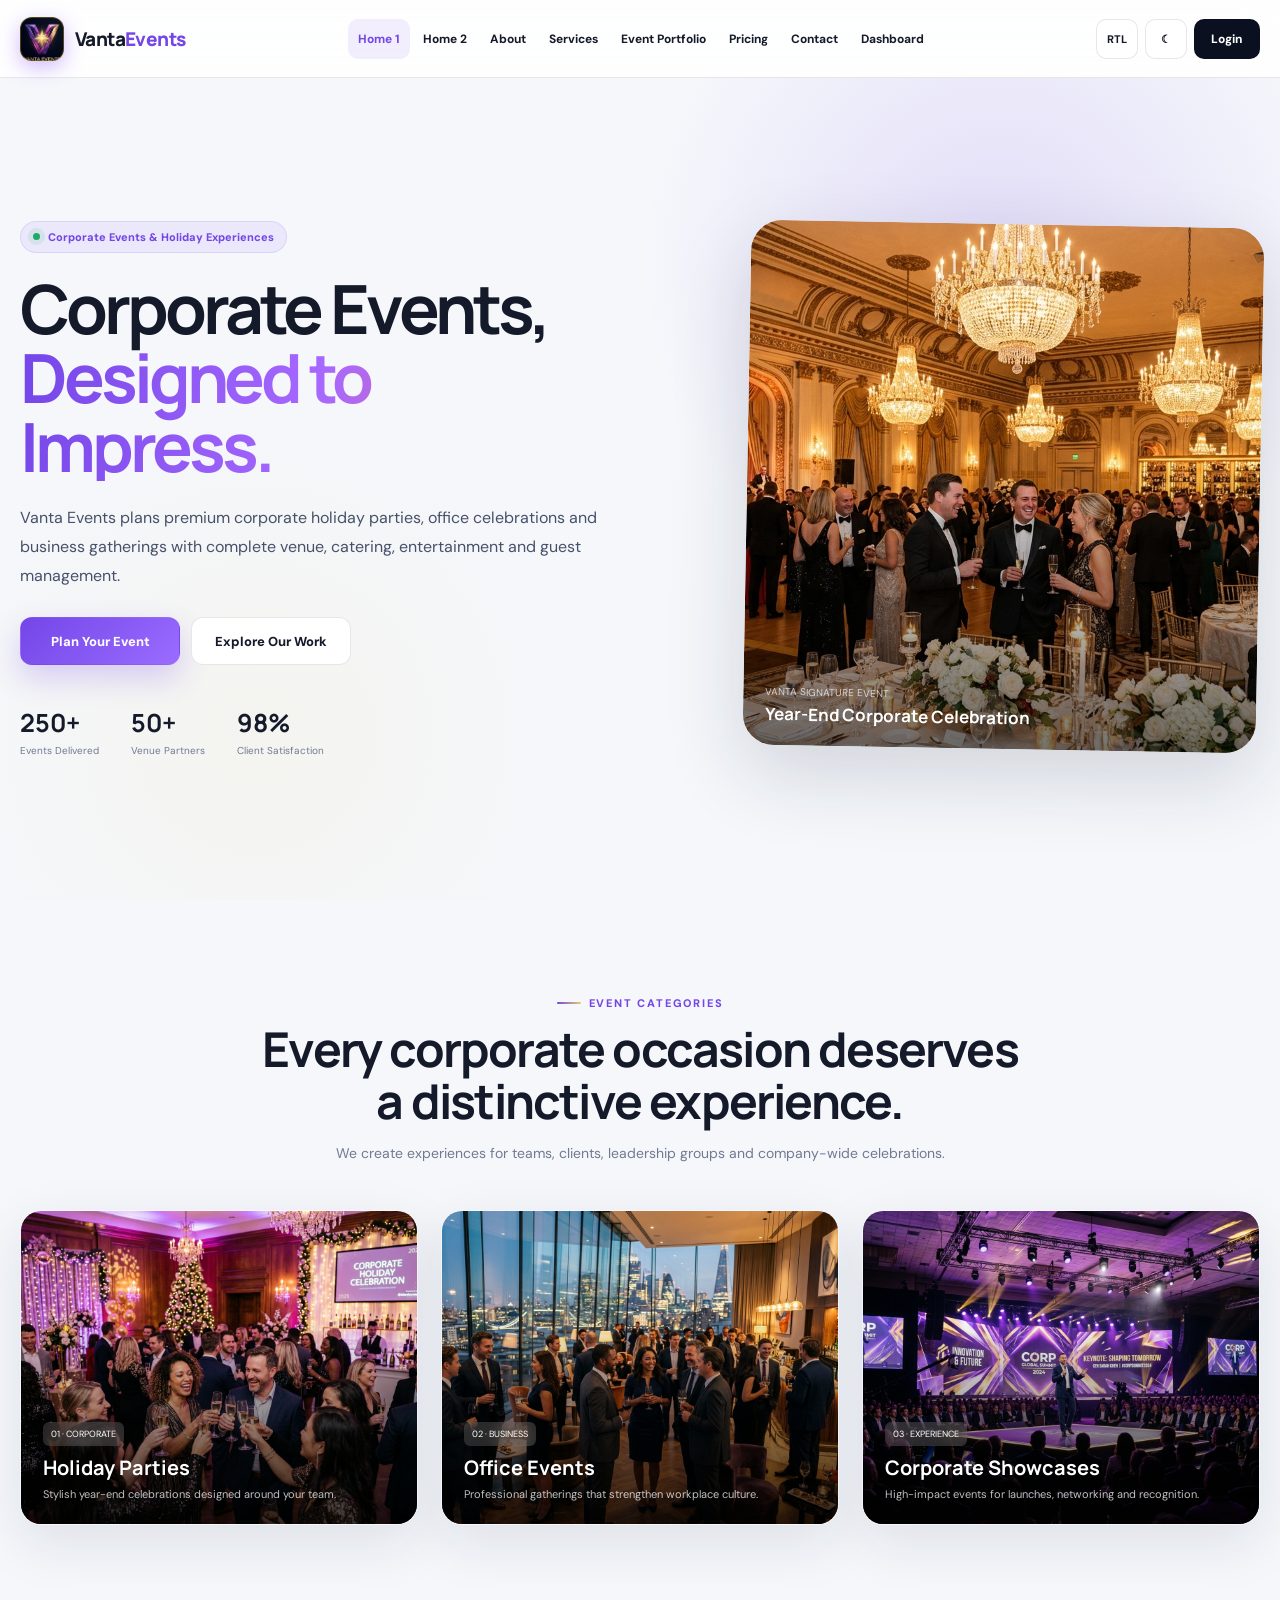
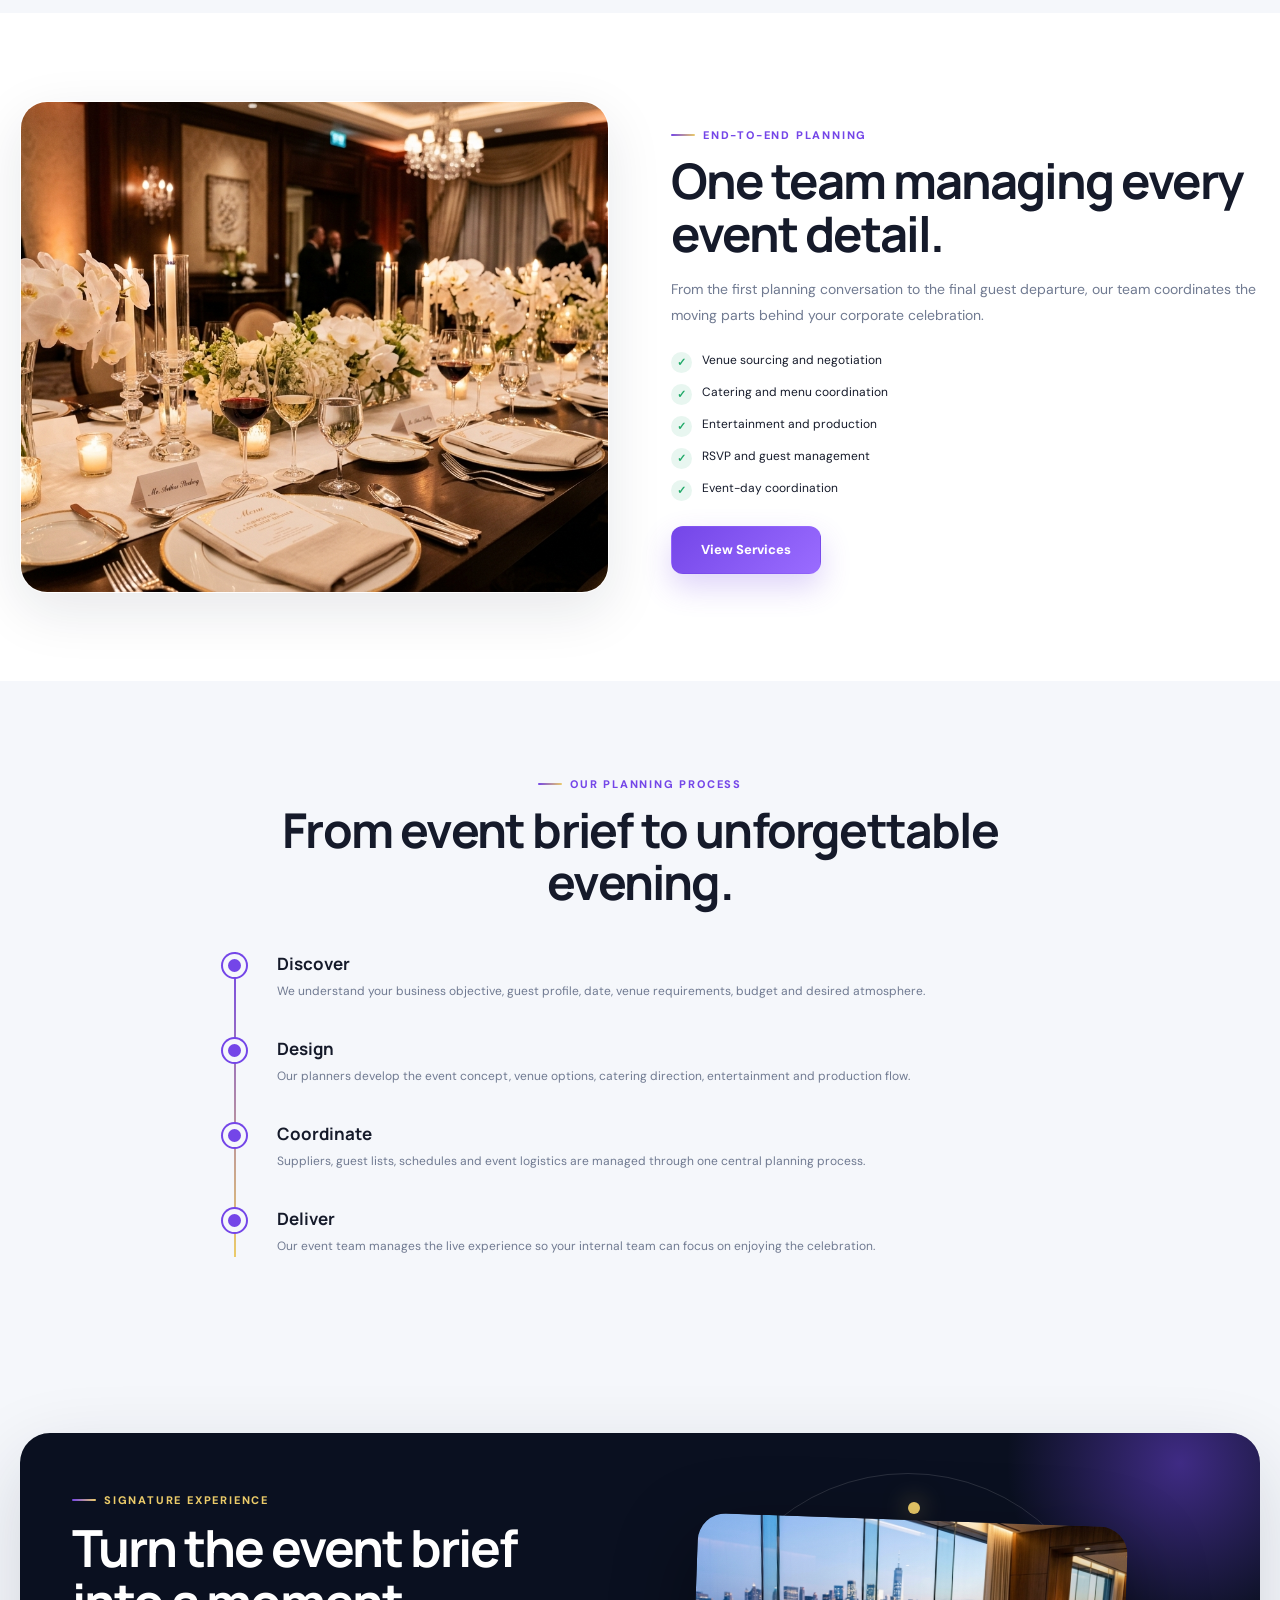
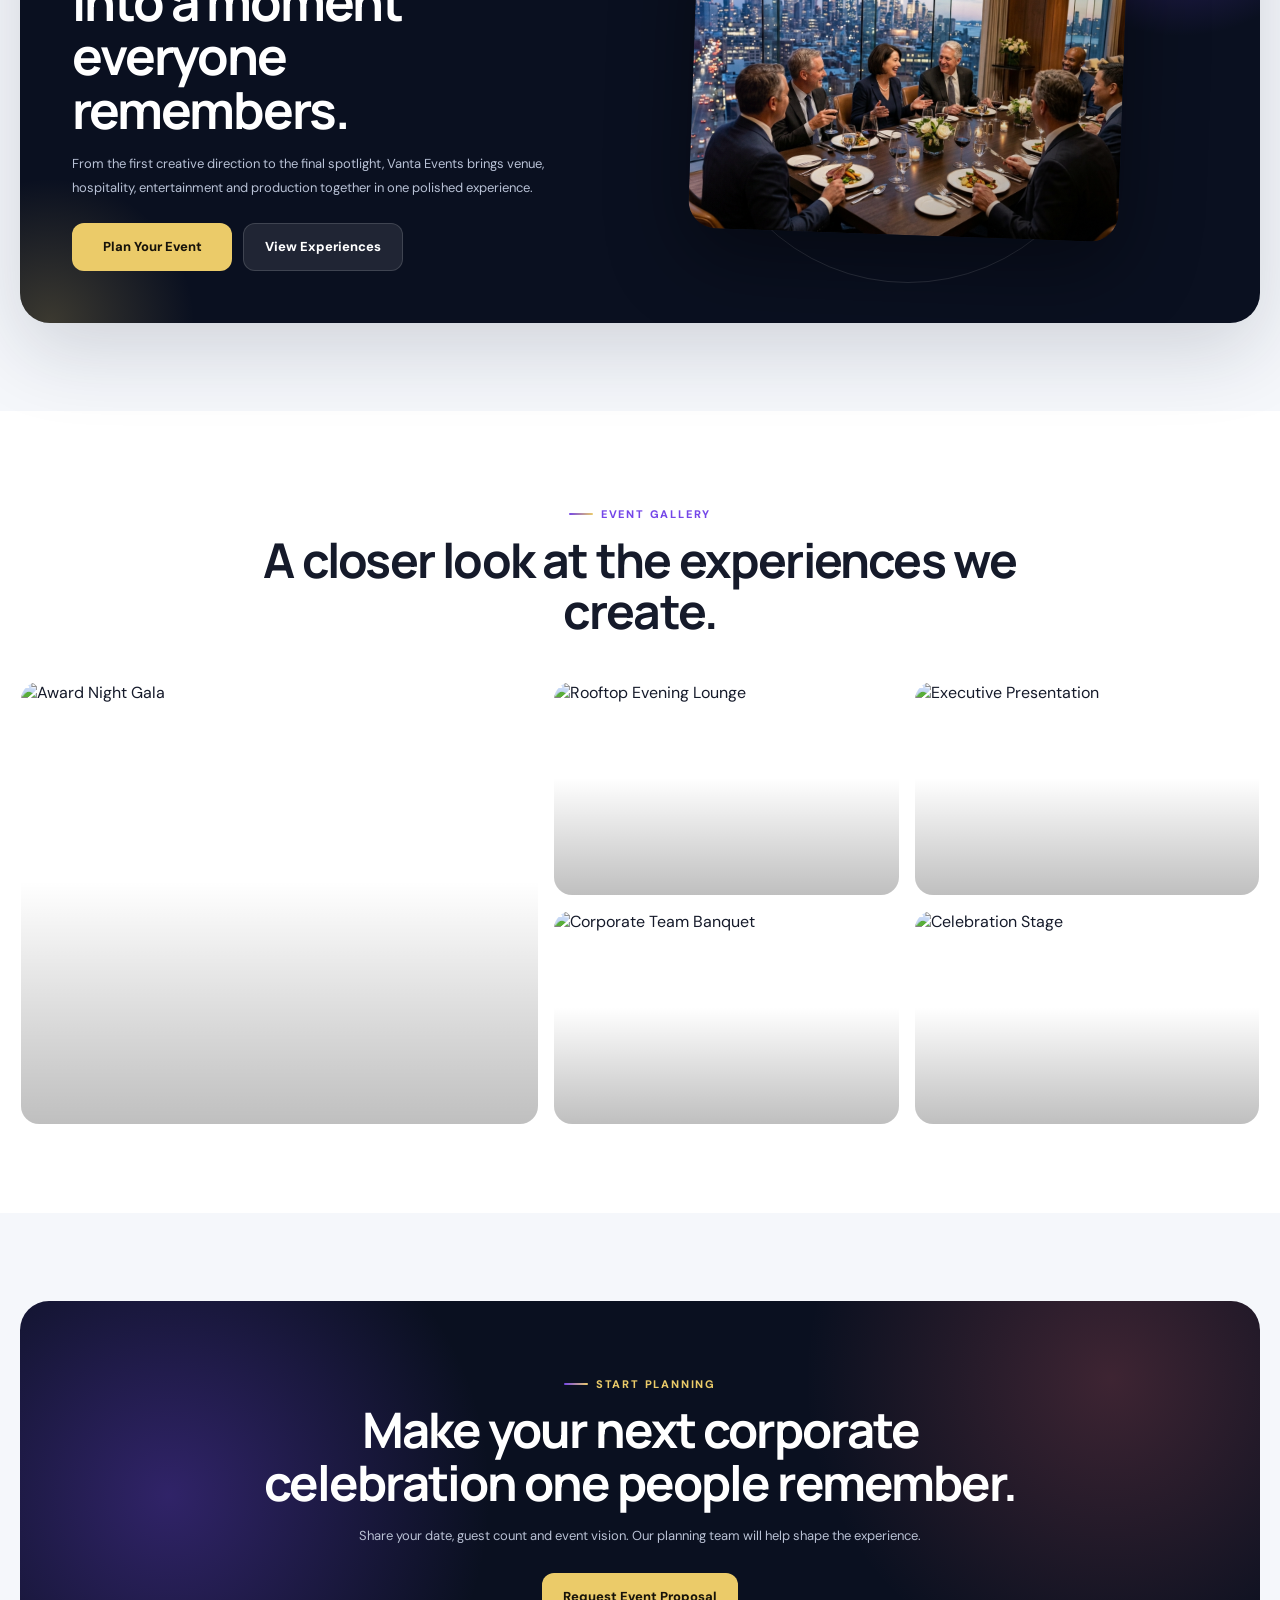
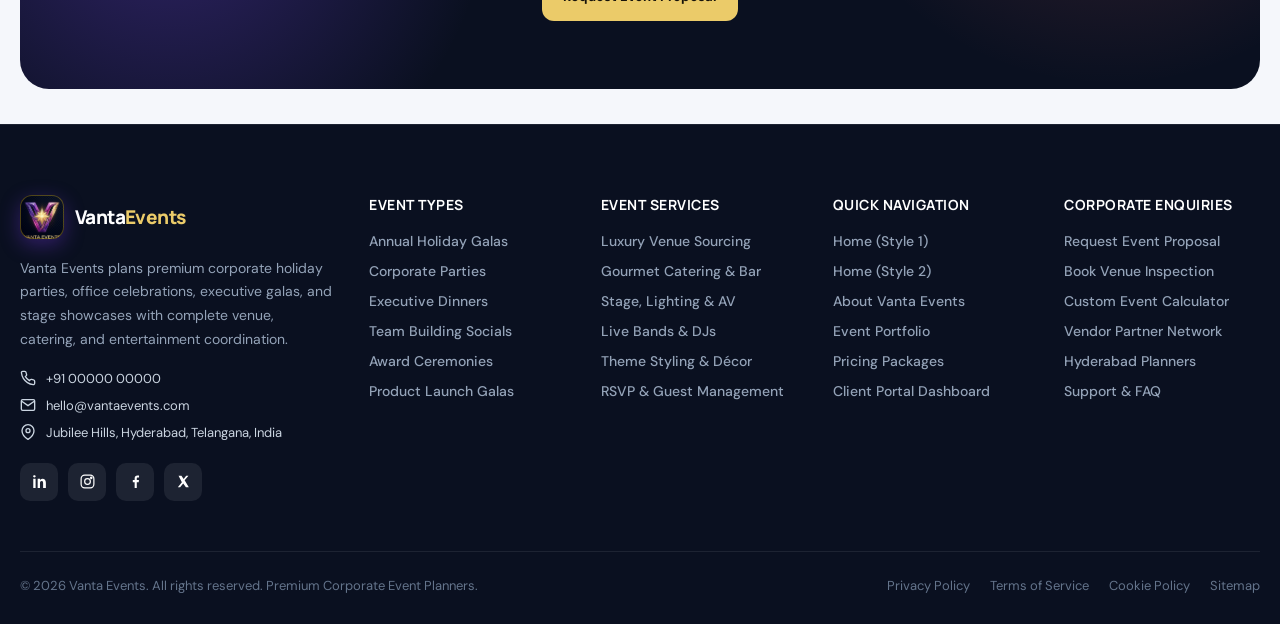
==== commit 1bc1383d: "3" ====
--- a/index.html
+++ b/index.html
@@ -355,9 +355,9 @@
             Vanta Events plans premium corporate holiday parties, office celebrations, executive galas, and stage showcases with complete venue, catering, and entertainment coordination.
           </p>
           <div class="footer-contact-list">
-            <a href="tel:+919876543210" class="footer-contact-item">
+            <a href="tel:+910000000000" class="footer-contact-item">
               <svg viewBox="0 0 24 24" fill="none" stroke="currentColor" stroke-width="2"><path d="M22 16.92v3a2 2 0 0 1-2.18 2 19.79 19.79 0 0 1-8.63-3.07 19.5 19.5 0 0 1-6-6 19.79 19.79 0 0 1-3.07-8.67A2 2 0 0 1 4.11 2h3a2 2 0 0 1 2 1.72 12.84 12.84 0 0 0 .7 2.81 2 2 0 0 1-.45 2.11L8.09 9.91a16 16 0 0 0 6 6l1.27-1.27a2 2 0 0 1 2.11-.45 12.84 12.84 0 0 0 2.81.7A2 2 0 0 1 22 16.92z"/></svg>
-              +91 98765 43210
+              +91 00000 00000
             </a>
             <a href="mailto:hello@vantaevents.com" class="footer-contact-item">
               <svg viewBox="0 0 24 24" fill="none" stroke="currentColor" stroke-width="2"><path d="M4 4h16c1.1 0 2 .9 2 2v12c0 1.1-.9 2-2 2H4c-1.1 0-2-.9-2-2V6c0-1.1.9-2 2-2z"/><polyline points="22,6 12,13 2,6"/></svg>
--- a/assets/css/style.css
+++ b/assets/css/style.css
@@ -1803,6 +1803,76 @@
   text-decoration: underline;
 }
 
+.contact-social-card {
+  flex-direction: column;
+  align-items: center;
+  justify-content: center;
+  text-align: center;
+  padding: 24px 20px;
+  background: var(--surface);
+  border: 1px solid var(--border);
+  border-radius: 17px;
+  box-shadow: var(--shadow);
+}
+
+.contact-social-content {
+  width: 100%;
+  display: flex;
+  flex-direction: column;
+  align-items: center;
+  justify-content: center;
+}
+
+.contact-social-content h3 {
+  font-size: 15px;
+  font-weight: 700;
+  color: var(--foreground);
+  margin-bottom: 6px;
+  text-align: center;
+}
+
+.contact-social-content p {
+  color: var(--muted);
+  font-size: 12px;
+  margin-bottom: 18px;
+  text-align: center;
+}
+
+.contact-social-icons {
+  display: flex;
+  align-items: center;
+  justify-content: center;
+  gap: 12px;
+  flex-wrap: wrap;
+  width: 100%;
+}
+
+.contact-social-icons .social-btn {
+  width: 44px;
+  height: 44px;
+  border-radius: 12px;
+  background: rgba(116, 70, 232, 0.08);
+  border: 1px solid rgba(116, 70, 232, 0.15);
+  color: var(--primary);
+  display: grid;
+  place-items: center;
+  transition: all 0.3s cubic-bezier(0.175, 0.885, 0.32, 1.275);
+  text-decoration: none;
+}
+
+.contact-social-icons .social-btn svg {
+  width: 20px;
+  height: 20px;
+}
+
+.contact-social-icons .social-btn:hover {
+  background: var(--primary);
+  color: #ffffff;
+  transform: translateY(-4px) scale(1.08);
+  box-shadow: 0 8px 20px rgba(116, 70, 232, 0.35);
+  border-color: var(--primary);
+}
+
 .map-box {
   height: 260px;
   border-radius: 20px;
@@ -1990,22 +2060,26 @@
   gap: 9px;
 }
 
-.social-btn {
-  height: 45px;
+.social-row .social-btn {
+  width: 100%;
+  height: 46px;
+  padding: 0 14px;
   border: 1px solid var(--border);
   background: var(--surface);
   color: var(--text);
-  border-radius: 10px;
-  display: flex;
+  border-radius: 11px;
+  display: inline-flex;
   align-items: center;
   justify-content: center;
-  gap: 8px;
-  font-size: 11px;
-  font-weight: 800;
-  transition: .3s;
-}
-
-.social-btn:hover {
+  gap: 10px;
+  font-size: 12px;
+  font-weight: 700;
+  white-space: nowrap;
+  cursor: pointer;
+  transition: all 0.3s ease;
+}
+
+.social-row .social-btn:hover {
   transform: translateY(-3px);
   border-color: var(--primary);
   color: var(--primary);
@@ -2013,9 +2087,10 @@
   box-shadow: 0 10px 22px rgba(116, 70, 232, 0.18);
 }
 
-.social-btn svg {
-  width: 17px;
-  height: 17px;
+.social-row .social-btn svg {
+  width: 19px;
+  height: 19px;
+  flex-shrink: 0;
 }
 
 .divider {
@@ -2199,6 +2274,61 @@
   height: 1px;
   background: rgba(255, 255, 255, .08);
   margin: 14px 7px;
+}
+
+.dashboard-theme-btn,
+#dashboardTheme {
+  background: rgba(244, 208, 111, 0.12) !important;
+  border: 1px solid rgba(244, 208, 111, 0.28) !important;
+  color: #F4D06F !important;
+  font-weight: 700;
+  margin-top: 6px;
+  justify-content: center;
+}
+
+.dashboard-theme-btn:hover,
+#dashboardTheme:hover {
+  background: rgba(244, 208, 111, 0.25) !important;
+  color: #ffffff !important;
+  border-color: #F4D06F !important;
+  box-shadow: 0 4px 14px rgba(244, 208, 111, 0.25);
+  transform: translateY(-2px);
+}
+
+.dashboard-rtl-btn,
+#dashboardRtl {
+  background: rgba(116, 70, 232, 0.14) !important;
+  border: 1px solid rgba(116, 70, 232, 0.3) !important;
+  color: #A78BFA !important;
+  font-weight: 700;
+  margin-top: 6px;
+  justify-content: center;
+}
+
+.dashboard-rtl-btn:hover,
+#dashboardRtl:hover {
+  background: rgba(116, 70, 232, 0.3) !important;
+  color: #ffffff !important;
+  border-color: #A78BFA !important;
+  box-shadow: 0 4px 14px rgba(116, 70, 232, 0.35);
+  transform: translateY(-2px);
+}
+
+.dashboard-logout-btn {
+  background: rgba(239, 68, 68, 0.12) !important;
+  border: 1px solid rgba(239, 68, 68, 0.28) !important;
+  color: #F87171 !important;
+  font-weight: 700;
+  margin-top: 6px;
+  justify-content: center;
+}
+
+.dashboard-logout-btn:hover {
+  background: rgba(239, 68, 68, 0.25) !important;
+  color: #ffffff !important;
+  border-color: #F87171 !important;
+  box-shadow: 0 4px 14px rgba(239, 68, 68, 0.3);
+  transform: translateY(-2px);
 }
 
 .dashboard-main {
@@ -2785,17 +2915,20 @@
     font-size: 11px;
   }
 
-  /* iPad Mini Footer Navigation Grid Alignment */
+  /* Footer Navigation Grid Alignment for Tablet / iPad */
   .footer-grid {
-    grid-template-columns: repeat(3, 1fr);
-    gap: 32px 24px;
+    grid-template-columns: repeat(2, 1fr);
+    gap: 36px 28px;
   }
   .footer-brand {
-    grid-column: span 3;
+    grid-column: 1 / -1;
     max-width: 100%;
+    margin-bottom: 10px;
+    padding-bottom: 24px;
+    border-bottom: 1px solid rgba(255, 255, 255, 0.08);
   }
   .footer-brand p {
-    max-width: 600px;
+    max-width: 650px;
   }
 
   .hero-grid,
@@ -3131,11 +3264,64 @@
     max-width: 100%;
   }
   .footer-grid {
-    grid-template-columns: 1fr 1fr;
-    gap: 30px;
+    grid-template-columns: repeat(2, 1fr);
+    gap: 32px 20px;
+  }
+  .footer-brand {
+    grid-column: 1 / -1;
+  }
+  .footer-brand p {
+    font-size: 13.5px;
+    margin-top: 14px;
+    margin-bottom: 18px;
+  }
+  .footer-contact-list {
+    gap: 8px;
+  }
+  .footer-contact-item {
+    font-size: 13px;
+    padding: 8px 12px;
+    background: rgba(255, 255, 255, 0.03);
+    border: 1px solid rgba(255, 255, 255, 0.06);
+    border-radius: 10px;
+    transition: all 0.25s ease;
+  }
+  .footer h4 {
+    font-size: 13px;
+    letter-spacing: 0.8px;
+    margin-bottom: 14px;
+    display: flex;
+    align-items: center;
+    gap: 8px;
+  }
+  .footer h4::before {
+    content: "";
+    width: 3px;
+    height: 12px;
+    background: var(--gold, #F4D06F);
+    border-radius: 2px;
+    flex-shrink: 0;
+  }
+  .footer-links {
+    gap: 10px;
+  }
+  .footer-links a,
+  .footer-links button {
+    font-size: 13px;
+    line-height: 1.45;
   }
   .footer-bottom {
+    margin-top: 40px;
+    padding-top: 24px;
+    border-top: 1px solid rgba(255, 255, 255, 0.08);
     flex-direction: column;
+    text-align: center;
+    gap: 16px;
+  }
+  .footer-bottom-links {
+    justify-content: center;
+    flex-wrap: wrap;
+    gap: 16px;
   }
   .dashboard-content {
     padding: 15px;
@@ -3259,6 +3445,12 @@
   }
   .footer-grid {
     grid-template-columns: 1fr;
+    gap: 28px;
+  }
+  .footer-brand {
+    grid-column: 1 / -1;
+    margin-bottom: 4px;
+    padding-bottom: 20px;
   }
   .socials {
     margin-bottom: 10px;
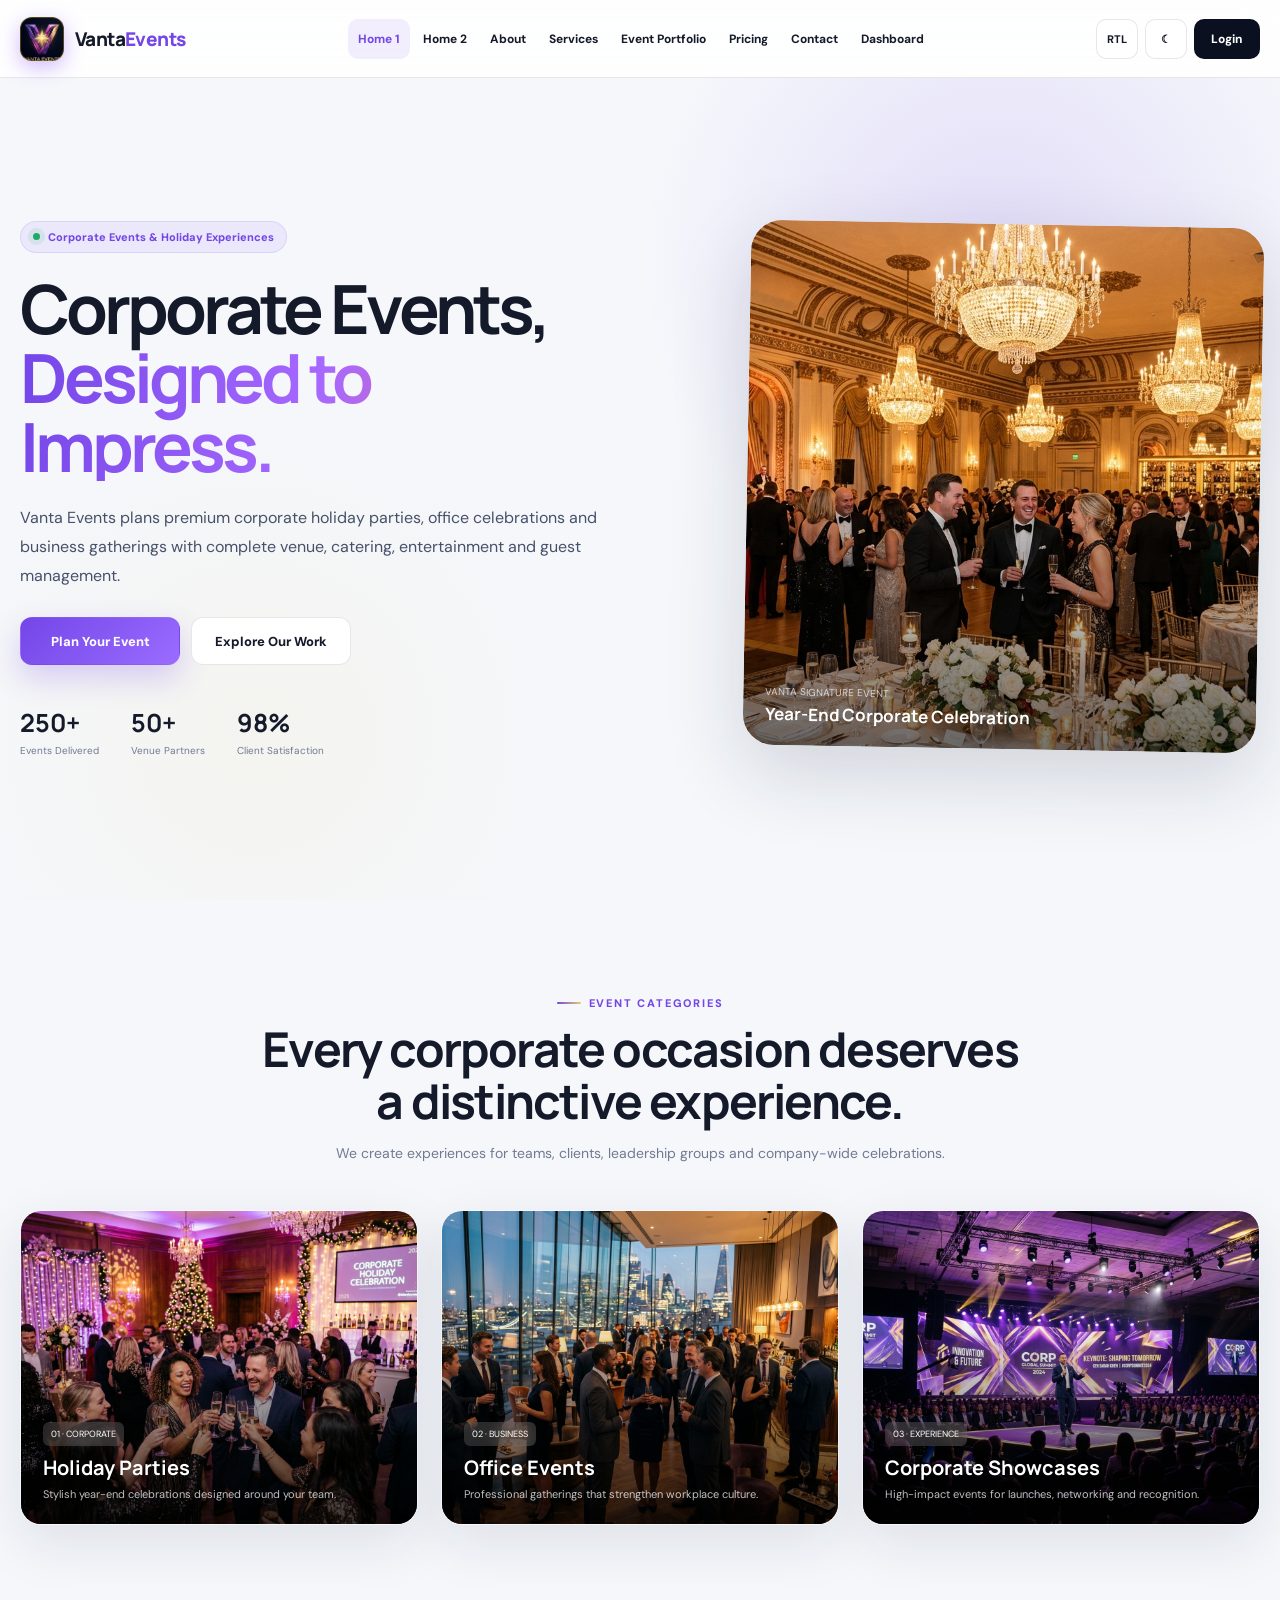
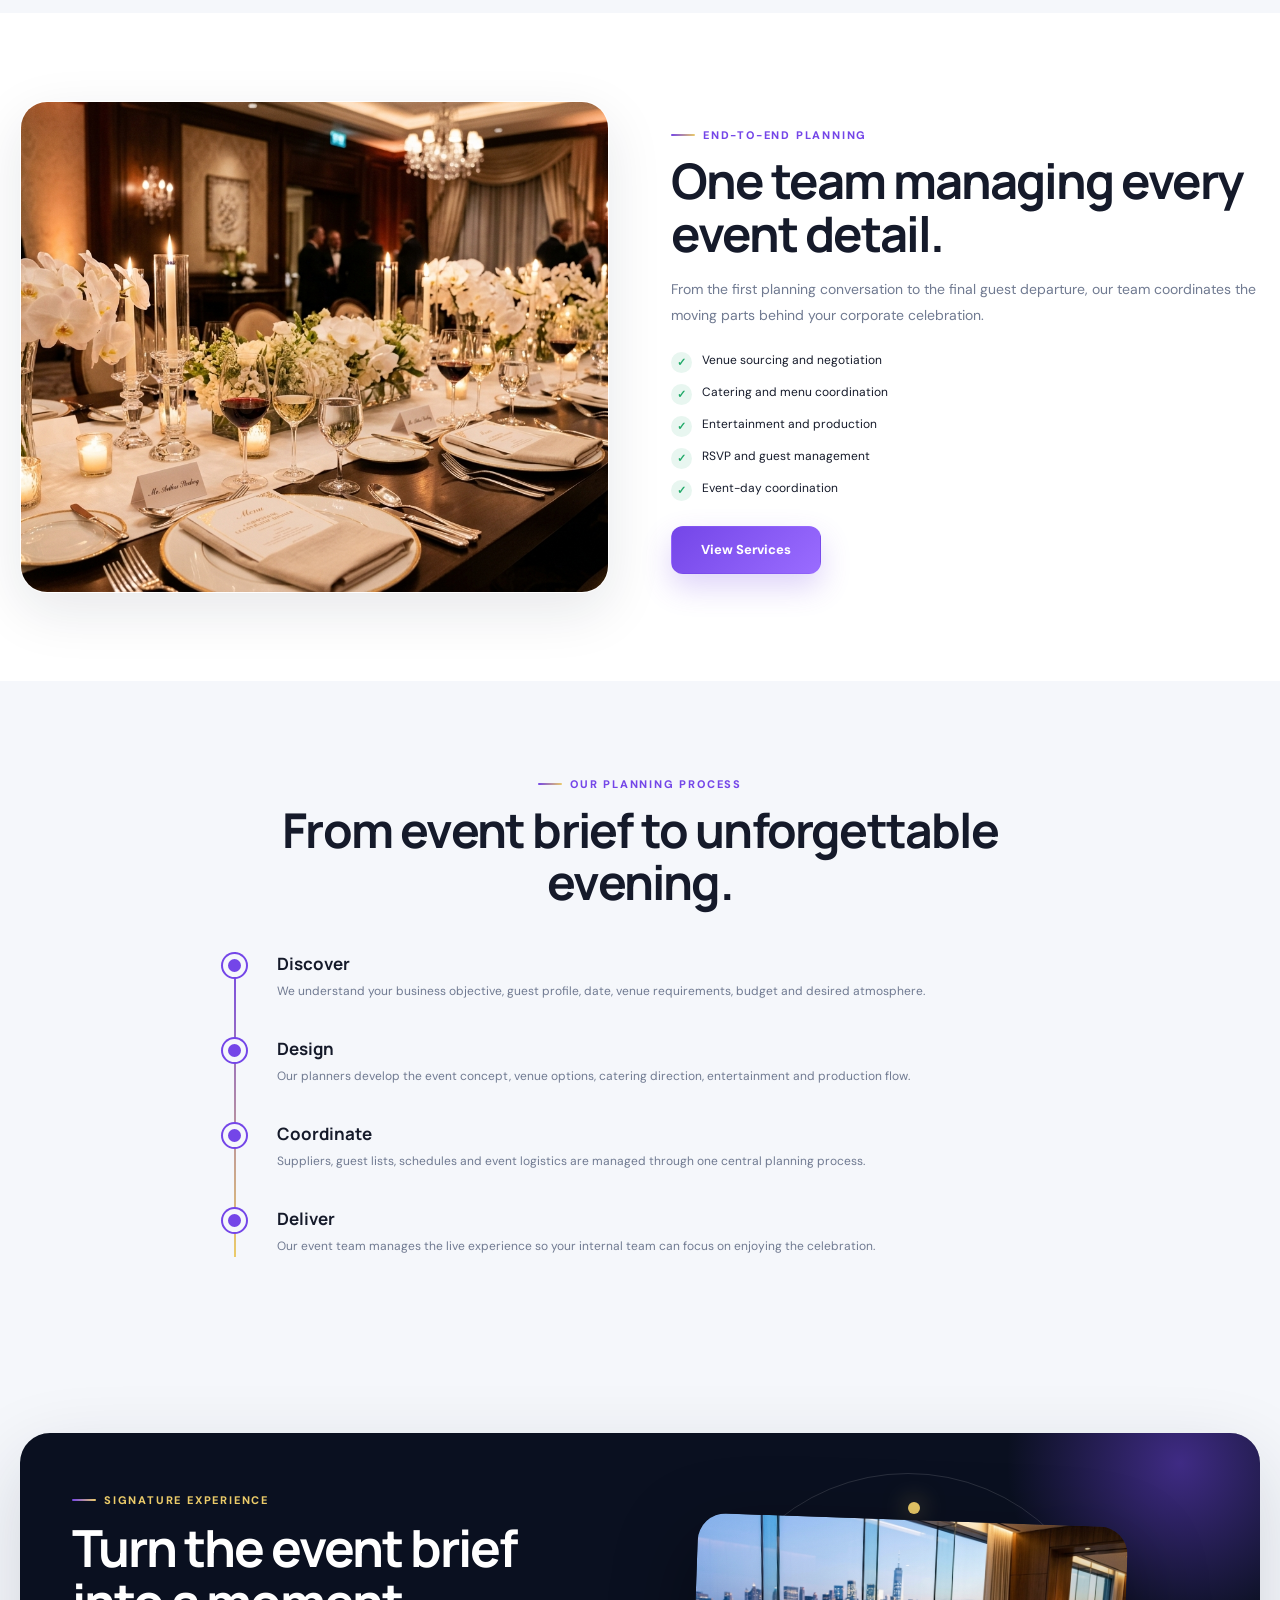
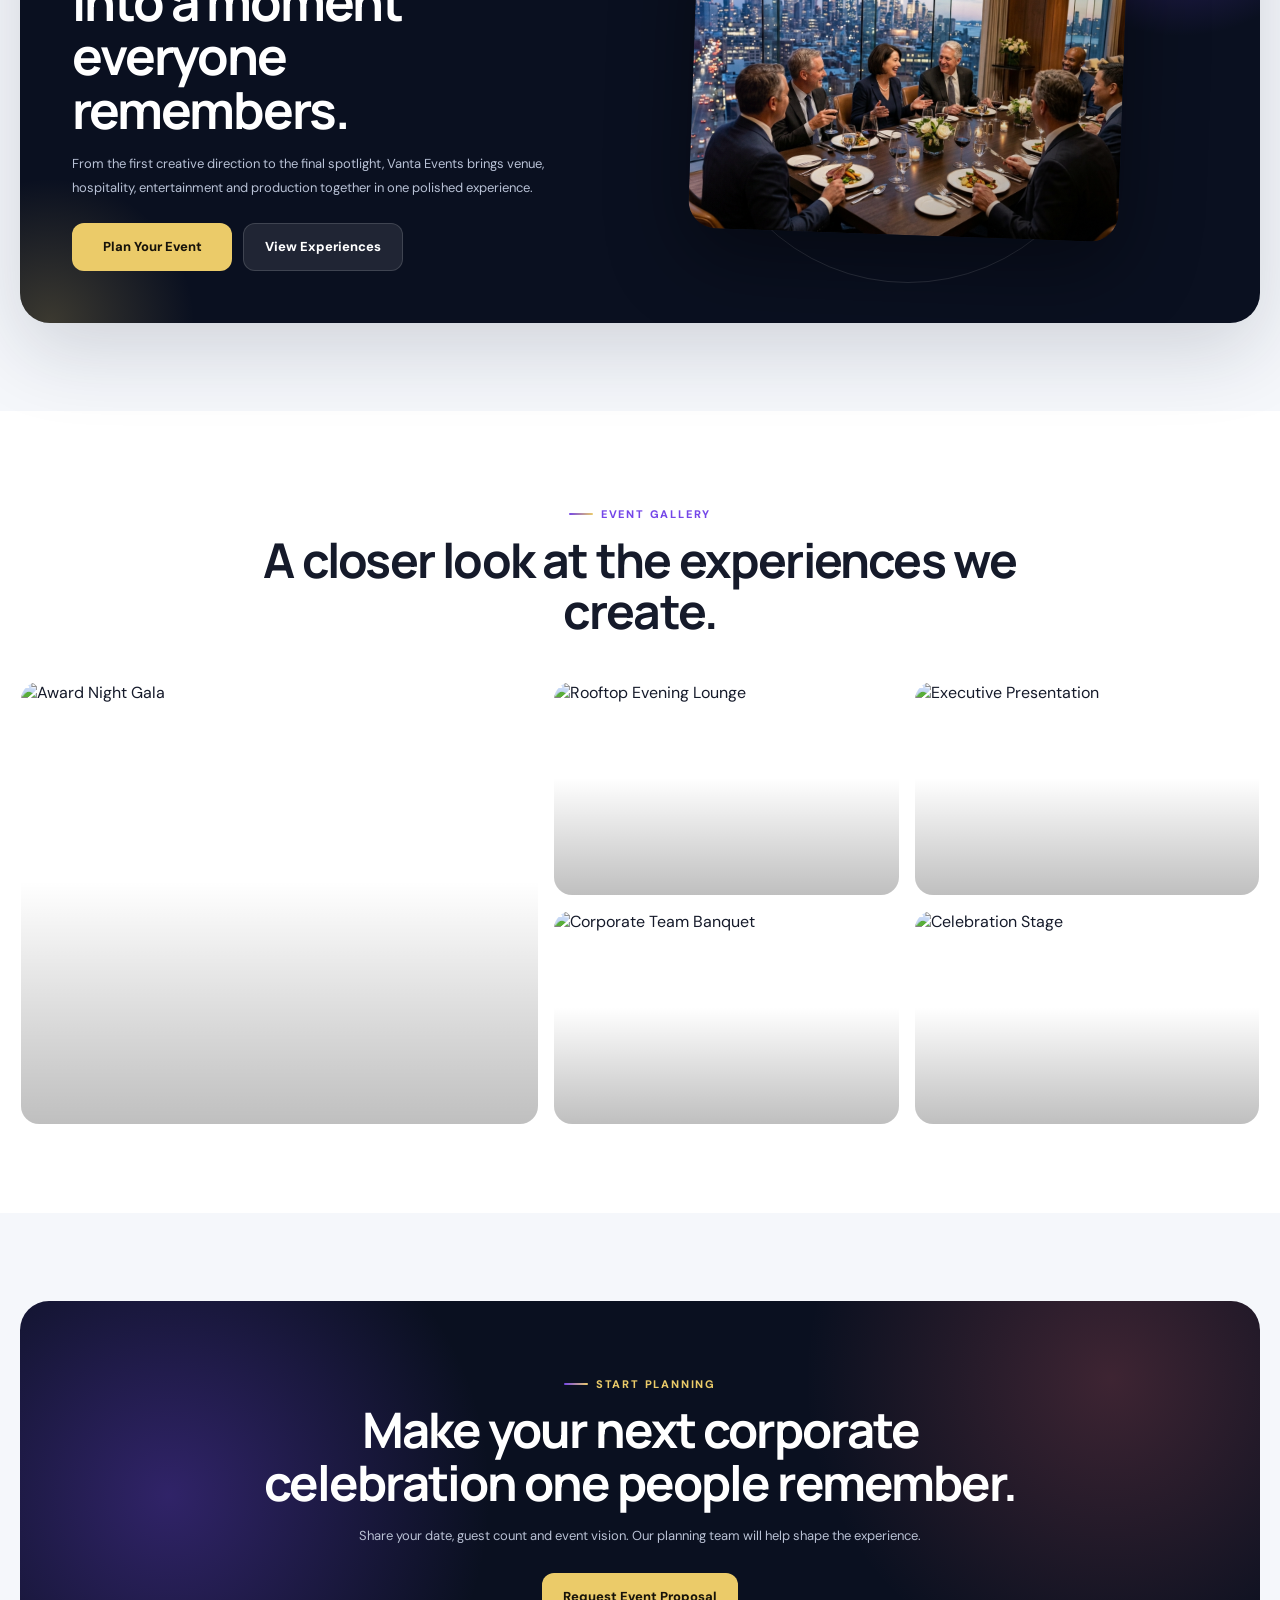
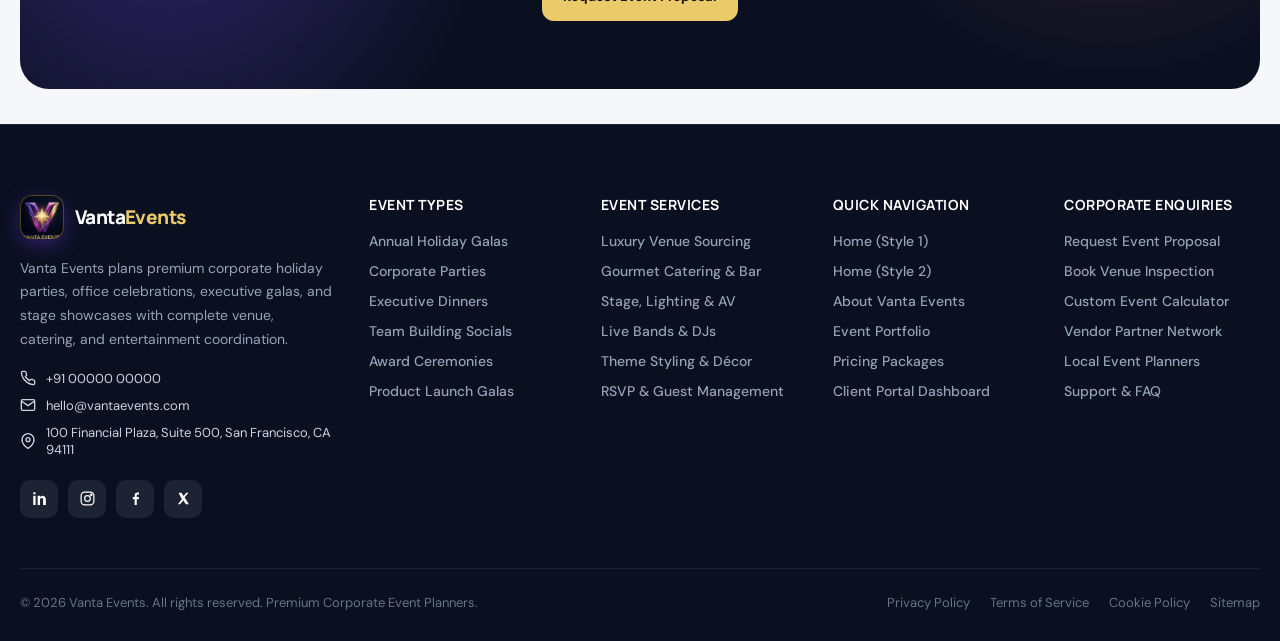
==== commit cab4ee34: "4" ====
--- a/index.html
+++ b/index.html
@@ -365,7 +365,7 @@
             </a>
             <div class="footer-contact-item">
               <svg viewBox="0 0 24 24" fill="none" stroke="currentColor" stroke-width="2"><path d="M21 10c0 7-9 13-9 13s-9-6-9-13a9 9 0 0 1 18 0z"/><circle cx="12" cy="10" r="3"/></svg>
-              Jubilee Hills, Hyderabad, Telangana, India
+              100 Financial Plaza, Suite 500, San Francisco, CA 94111
             </div>
           </div>
           <div class="socials">
@@ -431,7 +431,7 @@
             <a href="contact.html">Book Venue Inspection</a>
             <a href="pricing.html">Custom Event Calculator</a>
             <a href="about.html">Vendor Partner Network</a>
-            <a href="contact.html">Hyderabad Planners</a>
+            <a href="contact.html">Local Event Planners</a>
             <a href="contact.html">Support &amp; FAQ</a>
           </div>
         </div>
